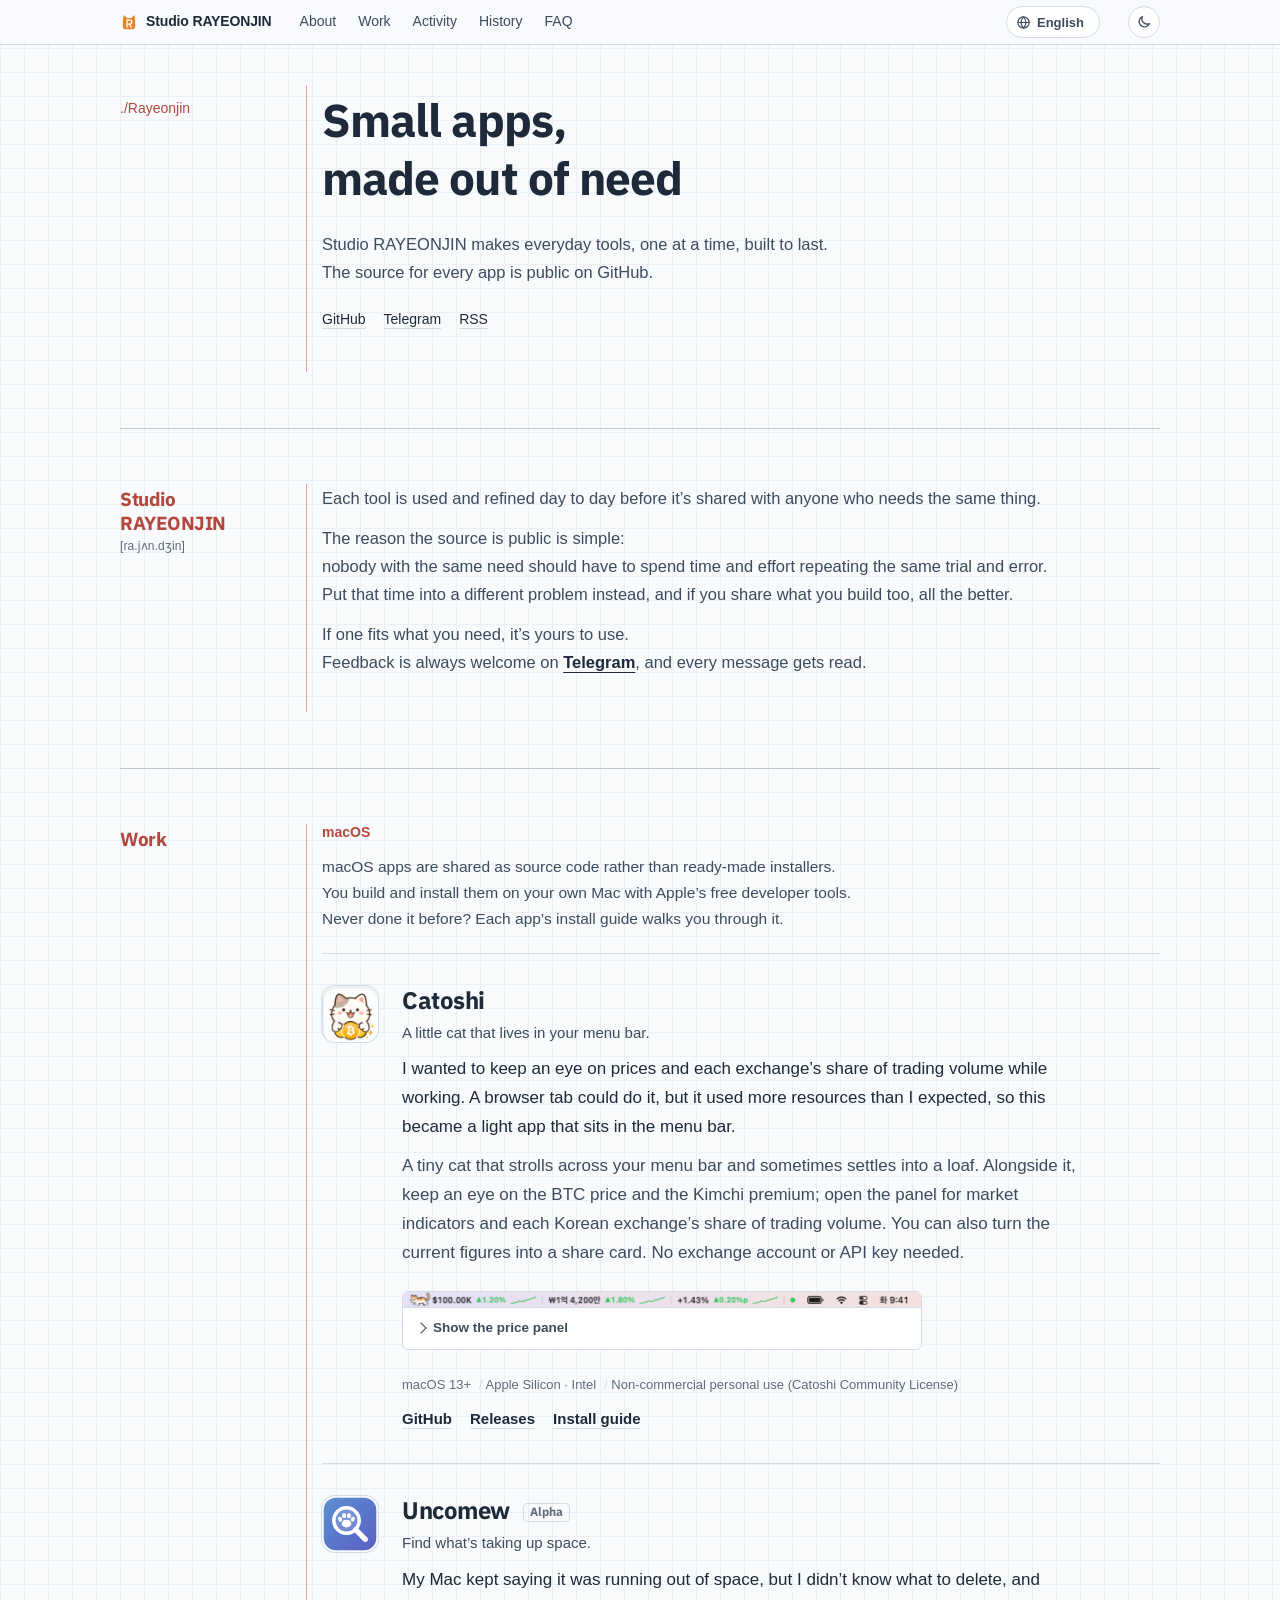
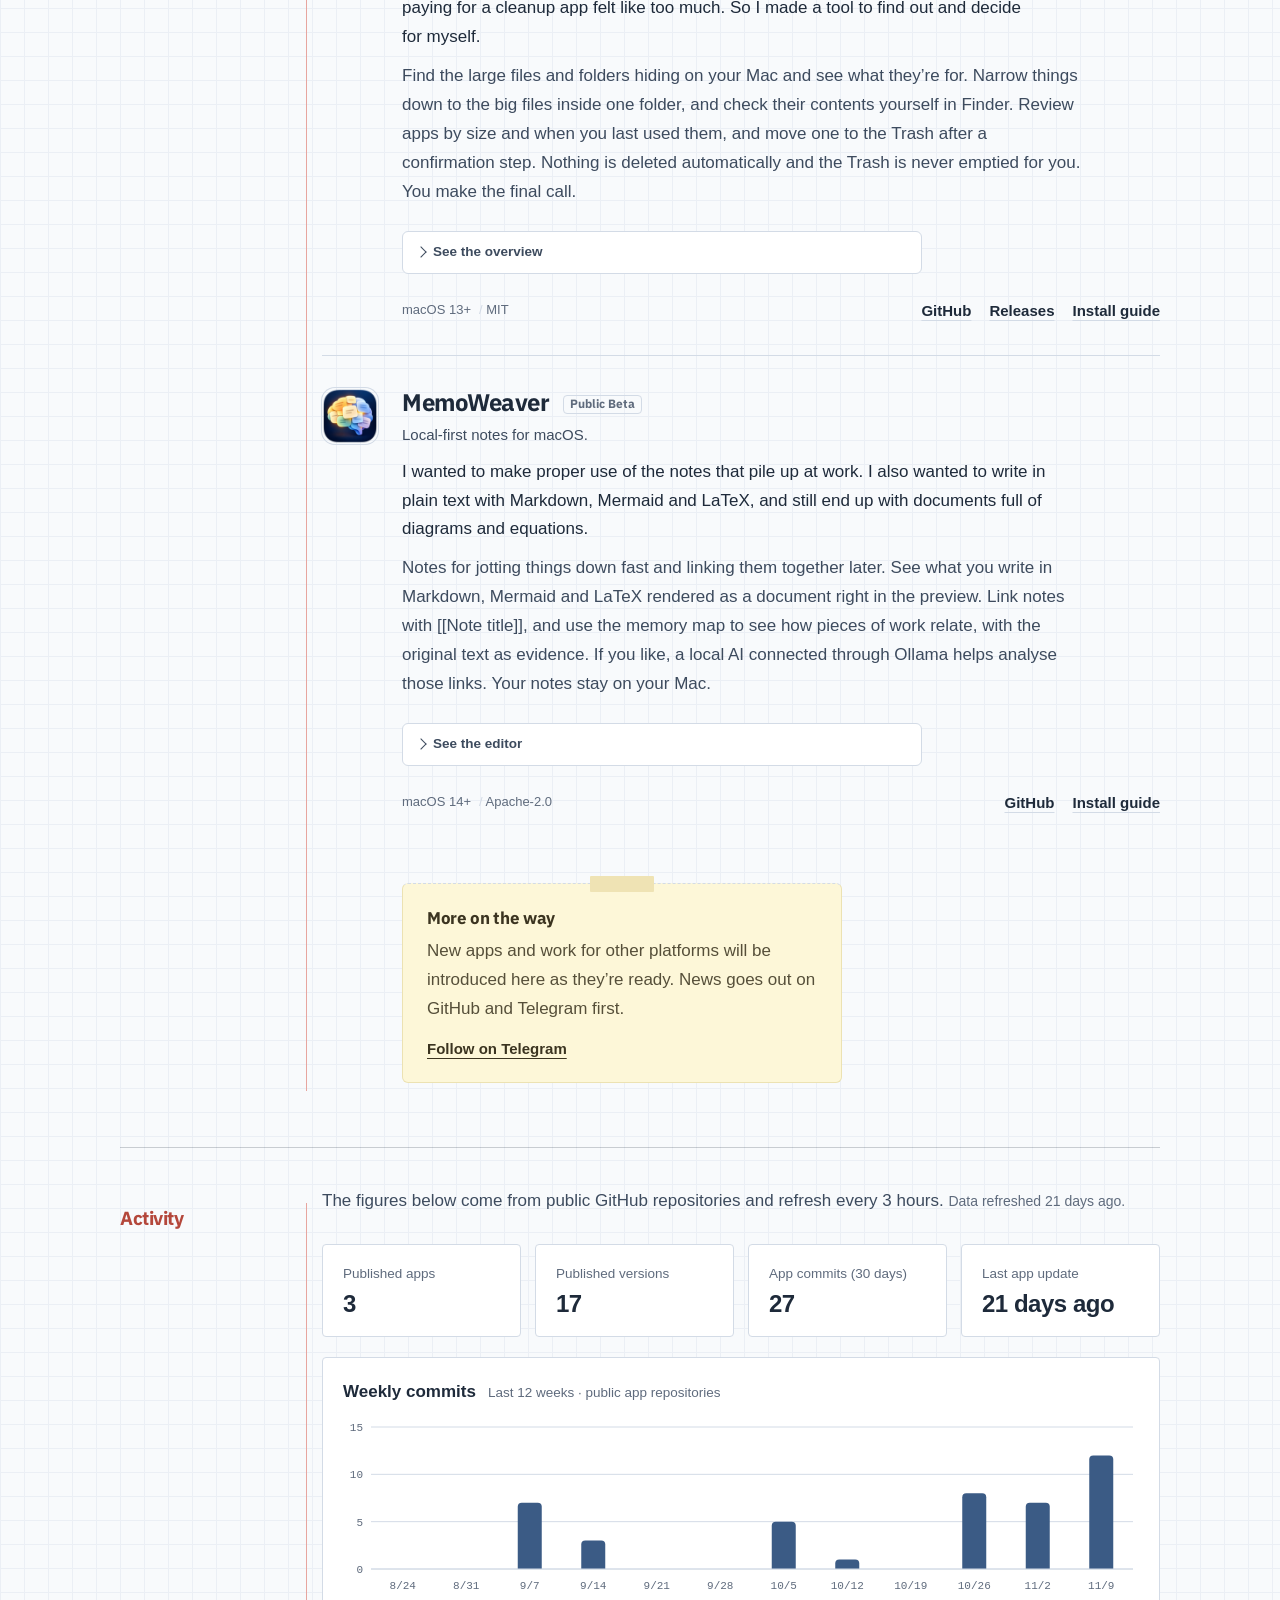
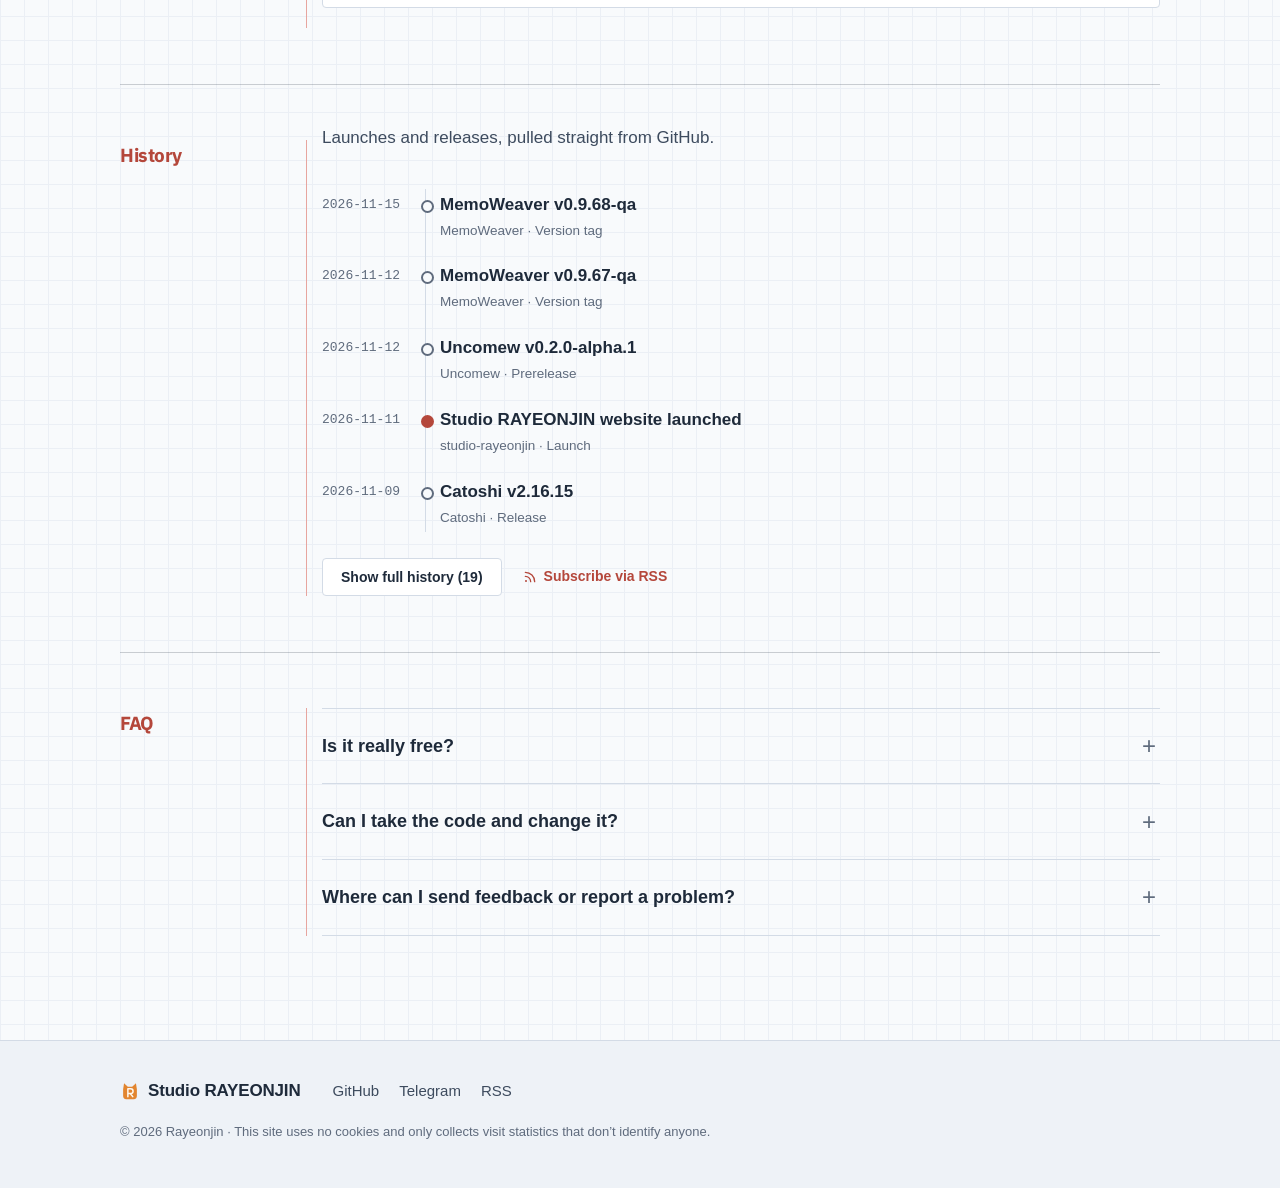
==== index.html @ 76b056af "Bring app descriptions up to date with their READMEs Catoshi adds market indicators and share cards;" ====
<!doctype html>
<html lang="ko">
<head>
  <meta charset="utf-8">
  <meta name="viewport" content="width=device-width, initial-scale=1">
  <title data-i18n="meta.title">Studio RAYEONJIN · 필요해서 만든 작은 앱들</title>
  <meta name="description" data-i18n-attr="content:meta.description" content="Studio RAYEONJIN은 일상 가까이에 두고 오래 쓸 작은 앱을 만들고, 소스를 GitHub에 공개합니다.">
  <meta property="og:title" content="Studio RAYEONJIN">
  <meta property="og:description" content="필요해서 만든 작은 앱들. 소스를 공개합니다. Small apps, made out of need.">
  <meta property="og:type" content="website">
  <meta property="og:site_name" content="Studio RAYEONJIN">
  <meta property="og:locale" content="ko_KR">
  <meta property="og:locale:alternate" content="en_US">
  <meta property="og:locale:alternate" content="zh_CN">
  <meta property="og:locale:alternate" content="es_ES">
  <meta property="og:url" content="https://studio-rayeonjin.vercel.app/">
  <meta property="og:image" content="https://studio-rayeonjin.vercel.app/assets/og.png">
  <meta property="og:image:width" content="1200">
  <meta property="og:image:height" content="630">
  <meta property="og:image:alt" content="Studio RAYEONJIN, 필요해서 만든 작은 앱들">
  <meta name="twitter:card" content="summary_large_image">
  <link rel="canonical" id="canonical" href="https://studio-rayeonjin.vercel.app/">
  <link rel="alternate" hreflang="ko" href="https://studio-rayeonjin.vercel.app/?lang=ko">
  <link rel="alternate" hreflang="en" href="https://studio-rayeonjin.vercel.app/?lang=en">
  <link rel="alternate" hreflang="zh-Hans" href="https://studio-rayeonjin.vercel.app/?lang=zh">
  <link rel="alternate" hreflang="es" href="https://studio-rayeonjin.vercel.app/?lang=es">
  <link rel="alternate" hreflang="x-default" href="https://studio-rayeonjin.vercel.app/">
  <link rel="alternate" type="application/rss+xml" title="Studio RAYEONJIN" href="/feed.xml">
  <link rel="apple-touch-icon" href="assets/apple-touch-icon.png">
  <meta name="theme-color" content="#f8fafc">
  <script>
    // Before first paint: saved theme, and the page language (URL > saved > browser > English).
    (function () {
      var root = document.documentElement, langs = ["ko", "en", "zh", "es"], lang = null;
      try { if (localStorage.getItem("theme") === "dark") root.dataset.theme = "dark"; } catch (e) {}
      try { var q = new URLSearchParams(location.search).get("lang"); if (langs.indexOf(q) >= 0) lang = q; } catch (e) {}
      if (!lang) { try { var s = localStorage.getItem("lang"); if (langs.indexOf(s) >= 0) lang = s; } catch (e) {} }
      if (!lang) {
        var prefs = navigator.languages || [navigator.language || ""];
        for (var i = 0; i < prefs.length && !lang; i++) { var p = String(prefs[i]).toLowerCase().slice(0, 2); if (langs.indexOf(p) >= 0) lang = p; }
      }
      lang = lang || "en";
      window.__lang = lang;
      if (lang !== "ko") {
        root.lang = lang === "zh" ? "zh-Hans" : lang;
        root.classList.add("i18n-pending");
        setTimeout(function () { root.classList.remove("i18n-pending"); }, 2500);
      }
    })();
  </script>
  <script type="application/ld+json">
  {
    "@context": "https://schema.org",
    "@graph": [
      {
        "@type": "Organization",
        "@id": "https://studio-rayeonjin.vercel.app/#studio",
        "name": "Studio RAYEONJIN",
        "url": "https://studio-rayeonjin.vercel.app/",
        "logo": "https://studio-rayeonjin.vercel.app/assets/apple-touch-icon.png",
        "sameAs": ["https://github.com/Rayeonjin", "https://t.me/Rayeonjin"]
      },
      {
        "@type": "WebSite",
        "@id": "https://studio-rayeonjin.vercel.app/#site",
        "name": "Studio RAYEONJIN",
        "url": "https://studio-rayeonjin.vercel.app/",
        "inLanguage": ["ko", "en", "zh-Hans", "es"],
        "publisher": { "@id": "https://studio-rayeonjin.vercel.app/#studio" }
      }
    ]
  }
  </script>
  <link rel="icon" href="favicon.ico" sizes="32x32">
  <link rel="icon" href="assets/mark.svg" type="image/svg+xml">
  <link rel="preload" href="assets/fonts/headings-kr.woff2" as="font" type="font/woff2" crossorigin>
  <link rel="stylesheet" href="styles.css">
</head>
<body>

  <header class="menubar">
    <div class="menubar-inner">
      <a class="brand" href="#top" data-i18n-attr="aria-label:a11y.home" aria-label="Studio RAYEONJIN 처음으로">
        <img src="assets/mark.svg" alt="" width="18" height="18">
        <span>Studio RAYEONJIN</span>
      </a>
      <nav class="menu" data-i18n-attr="aria-label:a11y.mainMenu" aria-label="주요 메뉴">
        <a href="#about" data-i18n="nav.about">소개</a>
        <a href="#works" data-i18n="nav.works">작업</a>
        <a href="#dashboard" data-i18n="nav.dashboard">현황</a>
        <a href="#history" data-i18n="nav.history">연혁</a>
        <a href="#faq" data-i18n="nav.faq">FAQ</a>
      </nav>
      <label class="lang-picker">
        <svg viewBox="0 0 24 24" fill="none" stroke="currentColor" stroke-width="1.8" stroke-linecap="round" aria-hidden="true"><circle cx="12" cy="12" r="9"/><path d="M3 12h18M12 3c2.5 2.7 3.8 5.7 3.8 9s-1.3 6.3-3.8 9c-2.5-2.7-3.8-5.7-3.8-9S9.5 5.7 12 3Z"/></svg>
        <select id="lang-select" data-i18n-attr="aria-label:a11y.language" aria-label="언어">
          <option value="ko" lang="ko">한국어</option>
          <option value="en" lang="en">English</option>
          <option value="zh" lang="zh-Hans">简体中文</option>
          <option value="es" lang="es">Español</option>
        </select>
      </label>
      <button type="button" class="theme-toggle" id="theme-toggle" aria-label="다크 모드로 바꾸기" aria-pressed="false">
        <svg class="icon-moon" viewBox="0 0 24 24" fill="none" stroke="currentColor" stroke-width="2" stroke-linecap="round" stroke-linejoin="round" aria-hidden="true"><path d="M20 14.5A8 8 0 0 1 9.5 4a8 8 0 1 0 10.5 10.5Z"/></svg>
        <svg class="icon-sun" viewBox="0 0 24 24" fill="none" stroke="currentColor" stroke-width="2" stroke-linecap="round" aria-hidden="true"><circle cx="12" cy="12" r="4"/><path d="M12 2v2M12 20v2M4.9 4.9l1.4 1.4M17.7 17.7l1.4 1.4M2 12h2M20 12h2M4.9 19.1l1.4-1.4M17.7 6.3l1.4-1.4"/></svg>
      </button>
    </div>
  </header>

  <main id="top">

    <section class="hero wrap">
      <p class="eyebrow">./Rayeonjin</p>
      <h1 data-i18n="hero.title">필요해서 만든<br>작은 앱들</h1>
      <p class="hero-en" data-i18n="hero.tagline">Small apps, made out of need.</p>
      <p class="lede" data-i18n="hero.lede">Studio RAYEONJIN은 일상 가까이에 두고 <span class="nw">오래 쓸</span> 도구를 <span class="nw">하나씩 만듭니다.</span><br class="w"> 만든 앱의 소스는 모두 <span class="nw">GitHub에 공개합니다.</span></p>
      <p class="hero-links">
        <a href="https://github.com/Rayeonjin">GitHub</a>
        <a href="https://t.me/Rayeonjin">Telegram</a>
        <a href="/feed.xml">RSS</a>
      </p>
    </section>

    <section id="about" class="wrap section section-tight">
      <header class="section-head">
        <p class="eyebrow">About</p>
        <h2><span data-i18n="about.title">Studio RAYEONJIN</span> <span class="pron" lang="und-fonipa" title="IPA">[ra.jʌn.dʒin]</span></h2>
      </header>
      <div class="about-lede">
        <p data-i18n="about.p1">충분히 써 보며 다듬은 도구를, 같은 필요가 있는 분도 <span class="nw">쓸 수 있게</span> 공개합니다.</p>
        <p data-i18n="about.why">소스를 공개하는 이유는 단순합니다.<br class="w"> 같은 필요를 가진 누군가가 같은 <span class="nw">시행착오에</span> 시간과 노력을 <span class="nw">들이지 않기를</span> 바랍니다.<br class="w"> 그렇게 아낀 시간으로 다른 문제를 풀고, 여러분도 그 결과를 공개해 주신다면 <span class="nw">더 바랄 게 없겠습니다.</span></p>
        <p data-i18n="about.p2">필요에 맞으면 편하게 써 주세요.<br class="w"> 의견이 있다면 <a href="https://t.me/Rayeonjin">Telegram</a>으로 남겨 주세요. 반갑게 읽겠습니다.</p>
      </div>
    </section>

    <section id="works" class="wrap section">
      <header class="section-head">
        <p class="eyebrow">Works</p>
        <h2 data-i18n="works.title">작업</h2>
      </header>

      <h3 class="platform">macOS</h3>
      <p class="platform-note" data-i18n="works.macNote">macOS 앱은 완성된 설치 파일 대신 소스로 배포합니다.<br class="w"> 무료 Apple 개발 도구로 각자 Mac에서 <span class="nw">직접 빌드해</span> 설치합니다.<br class="w"> 처음이라도 앱마다 있는 설치 가이드를 <span class="nw">따라 하면 됩니다.</span></p>

      <article class="app" id="app-catoshi">
        <img class="app-icon" src="assets/catoshi-icon.png" alt="" width="64" height="64">
        <div class="app-main">
          <h4>Catoshi</h4>
          <p class="app-en" data-i18n="catoshi.tagline">A little cat that lives in your menu bar.</p>
          <p class="app-why" data-i18n="catoshi.why">일하는 중에도 시세와 거래소별 거래대금 비중을 <span class="nw">틈틈이 보고</span> 싶었습니다. 브라우저를 띄워 두니 생각보다 자원을 많이 써서, 메뉴바에 가볍게 올려 두는 <span class="nw">앱으로 만들었습니다.</span></p>
          <p data-i18n="catoshi.desc">메뉴바를 산책하다가 식빵 자세로 <span class="nw">쉬기도 하는</span> 작은 고양이.<br class="w"> 그 곁에서 BTC 시세와 <span class="nw">김치프리미엄을 보고,</span><br class="w"> 패널을 열면 시장 지표와 <span class="nw">국내 거래소별</span> <span class="nw">거래대금 비중까지</span> <span class="nw">살펴봅니다.</span><br class="w"> 지금 수치를 <span class="nw">공유 카드로</span> <span class="nw">만들 수도 있습니다.</span><br class="w"> 거래소 계정이나 API Key는 <span class="nw">필요 없습니다.</span></p>
          <div class="app-media">
            <div class="shot-bar">
            <img src="assets/catoshi-menubar.png" data-i18n-attr="alt:catoshi.altBar" alt="macOS 메뉴바에 앉은 Catoshi 고양이와 BTC 시세, 김치프리미엄 표시" loading="lazy" width="1100" height="30">
          </div>
          <details class="shot-more">
            <summary data-i18n="catoshi.showPanel">시세 패널 화면 보기</summary>
            <div class="shot-stage">
              <img class="shot-panel" src="assets/catoshi-panel-card.jpg" data-i18n-attr="alt:catoshi.altPanel" alt="메뉴바를 누르면 열리는 Catoshi 시세 패널: Binance, Upbit 시세와 김치프리미엄" loading="lazy" width="1040" height="700">
              <p class="shot-note" data-i18n="catoshi.shotNote">가상 시세로 재현한 화면입니다.</p>
            </div>
          </details>
          </div>
          <div class="app-foot">
            <ul class="meta">
            <li>macOS 13+</li>
            <li>Apple Silicon · Intel</li>
            <li data-i18n="catoshi.license">비상업적 개인 사용 <span class="nw">(Catoshi Community License)</span></li>
          </ul>
            <div class="links">
            <a href="https://github.com/Rayeonjin/Catoshi">GitHub</a>
            <a href="https://github.com/Rayeonjin/Catoshi/releases">Releases</a>
            <a href="https://github.com/Rayeonjin/Catoshi/blob/main/docs/BUILDING.md" data-i18n="common.installGuide">설치 가이드</a>
          </div>
          </div>
        </div>
      </article>
      <article class="app" id="app-uncomew">
        <img class="app-icon" src="assets/uncomew-icon.svg" alt="" width="64" height="64">
        <div class="app-main">
          <h4>Uncomew <span class="tag">Alpha</span></h4>
          <p class="app-en" data-i18n="uncomew.tagline">Find what’s taking up space.</p>
          <p class="app-why" data-i18n="uncomew.why">저장 공간이 부족하다는데 무엇을 지워야 할지 몰랐고, 유료 정리 앱을 사기는 <span class="nw">부담스러웠습니다.</span> 그래서 직접 찾아보고 판단할 수 있는 <span class="nw">도구를 만들었습니다.</span></p>
          <p data-i18n="uncomew.desc">Mac에 숨어 있는 <span class="nw">큰 파일과 폴더를</span> 찾아 <span class="nw">용도를 확인합니다.</span><br class="w"> 특정 폴더 안의 큰 파일만 <span class="nw">좁혀 보고,</span> Finder에서 내용을 <span class="nw">직접 확인할 수 있습니다.</span><br class="w"> 정리할 앱은 크기와 마지막 사용 기록을 참고해 검토하고, <span class="nw">확인을 거쳐</span> <span class="nw">휴지통으로</span> <span class="nw">옮길 수 있습니다.</span><br class="w"> 자동으로 지우거나 <span class="nw">휴지통을 비우지 않습니다.</span> <span class="nw">무엇을 지울지는</span> <span class="nw">직접 정합니다.</span></p>
          <div class="app-media">
            <details class="shot-more">
              <summary data-i18n="uncomew.showShot">요약 화면 보기</summary>
              <div class="shot-stage">
                <a class="shot-link" href="assets/uncomew-overview.jpg"><img class="shot-window" src="assets/uncomew-overview.jpg" data-i18n-attr="alt:uncomew.altShot" alt="Uncomew 요약 화면: 정리할 곳 찾기, 전체 사용량 보기, 폴더 직접 선택 메뉴와 남은 저장 공간 표시" loading="lazy" width="1050" height="732"></a>
              </div>
            </details>
          </div>
          <div class="app-foot">
            <ul class="meta">
            <li>macOS 13+</li>
            <li>MIT</li>
          </ul>
            <div class="links">
            <a href="https://github.com/Rayeonjin/Uncomew">GitHub</a>
            <a href="https://github.com/Rayeonjin/Uncomew/releases">Releases</a>
            <a href="https://github.com/Rayeonjin/Uncomew/blob/main/docs/BUILDING.md" data-i18n="common.installGuide">설치 가이드</a>
          </div>
          </div>
        </div>
      </article>
      <article class="app" id="app-memoweaver">
        <img class="app-icon" src="assets/memoweaver-icon.png" alt="" width="64" height="64">
        <div class="app-main">
          <h4>MemoWeaver <span class="tag">Public Beta</span></h4>
          <p class="app-en" data-i18n="memo.tagline">Local-first notes for macOS.</p>
          <p class="app-why" data-i18n="memo.why">업무 중에 쌓이는 메모를 체계적으로 <span class="nw">활용하고 싶었습니다.</span> 그리고 Markdown, Mermaid, LaTeX 수식처럼 텍스트로만 적어도, 결과물은 도표와 수식이 담긴 <span class="nw">문서가 되길</span> 바랐습니다.</p>
          <p data-i18n="memo.desc">빠르게 적어 두고, 나중에 <span class="nw">메모끼리 연결해 보는</span> 노트.<br class="w"> Markdown, Mermaid, LaTeX로 적은 내용을 <span class="nw">미리보기에서</span> 바로 <span class="nw">문서로 확인합니다.</span><br class="w"> <span class="nw">[[메모 제목]]</span>으로 메모를 잇고, <span class="nw">기억지도에서</span> 업무 사이의 관계를 <span class="nw">원문 근거와 함께</span> <span class="nw">살펴봅니다.</span><br class="w"> 원하면 Ollama로 연결한 <span class="nw">로컬 AI가</span> <span class="nw">관계 분석을 돕습니다.</span> 메모는 <span class="nw">내 Mac에 저장됩니다.</span></p>
          <div class="app-media">
            <details class="shot-more">
              <summary data-i18n="memo.showShot">편집 화면 보기</summary>
              <div class="shot-stage">
                <a class="shot-link" href="assets/memoweaver-editor.jpg"><img class="shot-window" src="assets/memoweaver-editor.jpg" data-i18n-attr="alt:memo.altShot" alt="MemoWeaver 편집 화면: 왼쪽은 Markdown, Mermaid, LaTeX로 쓴 원문, 오른쪽 미리보기는 흐름도와 수식, 표가 담긴 문서" loading="lazy" width="1330" height="842"></a>
              </div>
            </details>
          </div>
          <div class="app-foot">
            <ul class="meta">
            <li>macOS 14+</li>
            <li>Apache-2.0</li>
          </ul>
            <div class="links">
            <a href="https://github.com/Rayeonjin/MemoWeaver">GitHub</a>
            <a href="https://github.com/Rayeonjin/MemoWeaver/blob/main/docs/INSTALL.md" data-i18n="common.installGuide">설치 가이드</a>
          </div>
          </div>
        </div>
      </article>
      <article class="app-next">
          <h4 data-i18n="next.title">다음 작업 준비 중</h4>
          <p data-i18n="next.body">새로운 앱과 다른 플랫폼의 작업도 <span class="nw">준비되는 대로</span> 이곳에 소개합니다.<br class="w"> 소식은 GitHub과 Telegram에서 <span class="nw">먼저 전합니다.</span></p>
          <div class="links">
            <a href="https://t.me/Rayeonjin" data-i18n="next.link">Telegram 소식 받기</a>
          </div>
        </article>
    </section>

    <section id="dashboard" class="wrap section">
      <header class="section-head">
        <p class="eyebrow">Dashboard</p>
        <h2 data-i18n="dash.title">개발 현황</h2>
      </header>
      <p class="section-lede"><span data-i18n="dash.lede">아래 숫자는 GitHub 공개 저장소를 기준으로 <span class="nw">3시간마다</span> 새로 집계합니다.</span> <span class="updated" id="dash-updated"></span></p>

      <div class="tiles" id="tiles">
        <div class="tile"><span class="tile-label" data-i18n="dash.tileWorks">공개한 앱</span><span class="tile-value" data-k="works">–</span></div>
        <div class="tile"><span class="tile-label" data-i18n="dash.tileVersions">공개한 버전</span><span class="tile-value" data-k="versions">–</span></div>
        <div class="tile"><span class="tile-label" data-i18n="dash.tileCommits">최근 30일 앱 커밋</span><span class="tile-value" data-k="commits30">–</span></div>
        <div class="tile"><span class="tile-label" data-i18n="dash.tileLast">앱 마지막 업데이트</span><span class="tile-value" data-k="lastPush">–</span></div>
      </div>

      <figure class="chart-card">
        <figcaption>
          <span class="chart-title" data-i18n="dash.chartTitle">주간 커밋</span>
          <span class="chart-sub" data-i18n="dash.chartSub">최근 12주 · 앱 공개 저장소</span>
        </figcaption>
        <div class="chart" id="chart"></div>
        <div class="chart-tip" id="chart-tip" role="status" hidden></div>
        <table class="sr-only" id="chart-table"><caption data-i18n="dash.chartCaption">주간 커밋 수</caption><thead><tr><th scope="col" data-i18n="dash.thWeek">주</th><th scope="col" data-i18n="dash.thCommits">커밋</th></tr></thead><tbody></tbody></table>
      </figure>

      <!-- 저장소 표: 잠시 숨김. 다시 쓰려면 이 주석만 풀면 됩니다.
      <div class="repo-table-wrap">
        <table class="repo-table" id="repo-table">
          <thead>
            <tr><th scope="col" data-i18n="dash.thRepo">저장소</th><th scope="col" data-i18n="dash.thVersion">최신 버전</th><th scope="col" data-i18n="dash.thUpdated">마지막 업데이트</th><th scope="col" data-i18n="dash.thLang">언어</th><th scope="col" class="num-col">★</th></tr>
          </thead>
          <tbody><tr><td colspan="5" class="muted" data-i18n="common.loading">불러오는 중입니다.</td></tr></tbody>
        </table>
      </div>
      -->
    </section>

    <section id="history" class="wrap section">
      <header class="section-head">
        <p class="eyebrow">History</p>
        <h2 data-i18n="history.title">연혁</h2>
      </header>
      <p class="section-lede" data-i18n="history.lede">공개한 작업과 릴리스를 GitHub 기록에서 그대로 가져와 보여 줍니다.</p>
      <ol class="timeline" id="timeline" aria-live="polite">
        <li class="timeline-empty" data-i18n="common.loading">불러오는 중입니다.</li>
      </ol>
      <div class="history-actions">
        <button type="button" class="btn btn-small" id="timeline-more" hidden>전체 기록 보기</button>
        <a class="rss-link" href="/feed.xml">
          <svg viewBox="0 0 24 24" fill="none" stroke="currentColor" stroke-width="2" stroke-linecap="round" aria-hidden="true"><path d="M5 11a8 8 0 0 1 8 8M5 5a14 14 0 0 1 14 14"/><circle cx="6" cy="18" r="1.5" fill="currentColor" stroke="none"/></svg>
          <span data-i18n="history.rss">RSS로 구독하기</span>
        </a>
      </div>
    </section>

    <section id="faq" class="wrap section">
      <header class="section-head">
        <p class="eyebrow">FAQ</p>
        <h2 data-i18n="faq.title">자주 묻는 질문</h2>
      </header>
      <div class="faq">
        <details>
          <summary data-i18n="faq.q1">정말 무료인가요?</summary>
          <p data-i18n="faq.a1">네. 받고 빌드해서 쓰는 데 비용이 <span class="nw">들지 않습니다.</span><br class="w"> 다만 라이선스는 작업마다 다르니, 각 저장소의 LICENSE를 <span class="nw">확인해 주세요.</span></p>
        </details>
        <details>
          <summary data-i18n="faq.q3">코드를 가져다 고쳐 써도 되나요?</summary>
          <p data-i18n="faq.a3">네, 얼마든지요. 포크해서 고쳐 쓰거나, 새로운 걸 만드는 <span class="nw">바탕으로 써 주세요.</span><br class="w"> Uncomew(MIT)와 MemoWeaver(Apache-2.0)는 상업적 <span class="nw">이용도 가능합니다.</span><br class="w"> <span class="nw">저작권·라이선스</span> 고지만 <span class="nw">남겨 주세요.</span><br class="w"> Catoshi는 비상업적 개인 사용 범위에서만 <span class="nw">고치고 나눌 수 있어요.</span><br class="w"> 무언가 만들게 되면 <a href="https://t.me/Rayeonjin">Telegram</a>으로 알려 주세요. <span class="nw">반갑게 구경하겠습니다.</span></p>
        </details>
        <details>
          <summary data-i18n="faq.q2">의견이나 문제는 어디로 알리면 되나요?</summary>
          <p data-i18n="faq.a2">해당 작업의 GitHub 저장소나 <a href="https://t.me/Rayeonjin">Telegram</a>으로 알려 주세요.<br class="w"> 사용 중인 버전과 환경, 증상과 오류 메시지를 함께 적어 주시면 큰 <span class="nw">도움이 됩니다.</span><br class="w"> 응답 시간은 보장하지 못하는 점 <span class="nw">양해 부탁드려요.</span></p>
        </details>
      </div>
    </section>

  </main>

  <footer class="footer">
    <div class="wrap footer-inner">
      <div class="brand brand-foot">
        <img src="assets/mark.svg" alt="" width="20" height="20">
        <span>Studio RAYEONJIN</span>
      </div>
      <nav class="footer-links" data-i18n-attr="aria-label:a11y.externalLinks" aria-label="외부 링크">
        <a href="https://github.com/Rayeonjin">GitHub</a>
        <a href="https://t.me/Rayeonjin">Telegram</a>
        <a href="/feed.xml">RSS</a>
      </nav>
      <p class="fine" data-i18n="footer.fine">© 2026 Rayeonjin · 이 사이트는 쿠키 없이, 개인을 식별하지 않는 방문 통계만 수집합니다.</p>
    </div>
  </footer>

  <!-- Vercel Web Analytics: cookieless page-view counts, served from this site's own domain. -->
  <script>window.va = window.va || function () { (window.vaq = window.vaq || []).push(arguments); };</script>
  <script defer src="/_vercel/insights/script.js"></script>
  <script src="i18n.js" defer></script>
  <script src="dashboard.js" defer></script>
  <script>
    (() => {
      const root = document.documentElement;
      const btn = document.getElementById("theme-toggle");
      const meta = document.querySelector('meta[name="theme-color"]');
      const t = (k, fallback) => (window.I18N ? window.I18N.t(k) : fallback);
      const sync = () => {
        const dark = root.dataset.theme === "dark";
        btn.setAttribute("aria-pressed", String(dark));
        btn.setAttribute("aria-label", dark ? t("a11y.toLight", "라이트 모드로 바꾸기") : t("a11y.toDark", "다크 모드로 바꾸기"));
        meta.setAttribute("content", dark ? "#141b25" : "#f8fafc");
      };
      btn.addEventListener("click", () => {
        const dark = root.dataset.theme !== "dark";
        if (dark) root.dataset.theme = "dark"; else delete root.dataset.theme;
        try { localStorage.setItem("theme", dark ? "dark" : "light"); } catch (e) {}
        sync();
      });
      document.addEventListener("langchange", sync);
      sync();
    })();
  </script>

</body>
</html>
---- styles.css ----
:root {
  --bg: #f5efe4;
  --bg-soft: #efe7d8;
  --card: #fbf7f0;
  --ink: #241d15;
  --ink-soft: #5e5245;
  --ink-faint: #8b7e6e;
  --line: #e2d7c4;
  --accent: #e2852f;
  --accent-ink: #a8561a;
  --accent-wash: #f8e2c8;
  --bar: rgba(245, 239, 228, 0.78);
  --code-bg: #2a231b;
  --code-ink: #f6eadb;
  --shadow: 0 1px 0 rgba(60, 40, 20, 0.04), 0 8px 24px -12px rgba(60, 40, 20, 0.18);
  --radius: 18px;
  --chart-bar: #d9772a;
  --chart-bar-active: #a8561a;
  --sans: -apple-system, BlinkMacSystemFont, "Apple SD Gothic Neo", "Pretendard", "Noto Sans KR", "Segoe UI", sans-serif;
  --mono: ui-monospace, "SF Mono", Menlo, Consolas, monospace;
  color-scheme: light;
}

:root[data-theme="dark"] {
  --bg: #16130f;
  --bg-soft: #1d1914;
  --card: #211c16;
  --ink: #f3ebdf;
  --ink-soft: #c4b6a3;
  --ink-faint: #8f8272;
  --line: #342c22;
  --accent: #f0974a;
  --accent-ink: #f6b072;
  --accent-wash: #3a2716;
  --bar: rgba(22, 19, 15, 0.78);
  --code-bg: #0e0c09;
  --code-ink: #f3e6d4;
  --shadow: 0 1px 0 rgba(0, 0, 0, 0.2), 0 10px 30px -14px rgba(0, 0, 0, 0.6);
  --chart-bar: #c96f22;
  --chart-bar-active: #f0974a;
  color-scheme: dark;
}

* { box-sizing: border-box; }
[hidden] { display: none !important; }
html { scroll-behavior: smooth; scroll-padding-top: 64px; -webkit-text-size-adjust: 100%; }
body {
  margin: 0;
  background: var(--bg);
  color: var(--ink);
  font-family: var(--sans);
  font-size: 17px;
  line-height: 1.7;
  word-break: keep-all;
  overflow-wrap: break-word;
  -webkit-font-smoothing: antialiased;
}
img { display: block; max-width: 100%; height: auto; }
a { color: inherit; }
h1, h2, h3, h4 { margin: 0; line-height: 1.25; letter-spacing: -0.02em; }
p { margin: 0; }
:lang(zh) body, body:lang(zh) {
  font-family: -apple-system, BlinkMacSystemFont, "PingFang SC", "Hiragino Sans GB", "Noto Sans SC", "Microsoft YaHei", sans-serif;
  word-break: normal; line-break: strict;
}
:lang(en) body, :lang(es) body, body:lang(en), body:lang(es) { word-break: normal; }
.hero-en:empty { display: none; }
/* Latin-script copy runs longer than Korean; give paragraphs a little more room. */
:lang(en) .lede, :lang(es) .lede, :lang(en) .about-lede, :lang(es) .about-lede { max-width: 46em; }
:lang(en) .platform-note, :lang(es) .platform-note, :lang(en) .section-lede, :lang(es) .section-lede { max-width: 56em; }
/* Hide translatable text until the chosen language is applied (no Korean flash). */
.i18n-pending main, .i18n-pending .menu, .i18n-pending footer { visibility: hidden; }
h1, h2, h3, h4 { text-wrap: balance; }
p, li, summary { text-wrap: pretty; }
/* Each sentence starts on its own line; .nw keeps short phrases together. */
.nw { white-space: nowrap; }
code { font-family: var(--mono); font-size: 0.9em; }
:focus-visible { outline: 2px solid var(--accent); outline-offset: 3px; border-radius: 6px; }

.wrap { width: min(920px, 100% - 32px); margin-inline: auto; }

/* ---------- menu bar ---------- */
.menubar {
  position: sticky; top: 0; z-index: 10;
  background: var(--bar);
  backdrop-filter: saturate(160%) blur(18px);
  -webkit-backdrop-filter: saturate(160%) blur(18px);
  border-bottom: 1px solid var(--line);
}
.menubar-inner {
  width: min(920px, 100% - 32px); margin-inline: auto;
  height: 44px; display: flex; align-items: center; gap: 28px;
  font-size: 14px;
}
.brand { white-space: nowrap; flex: none; display: inline-flex; align-items: center; gap: 8px; font-weight: 700; text-decoration: none; letter-spacing: -0.01em; }
.menu { display: flex; gap: 22px; }
.menu a { text-decoration: none; color: var(--ink-soft); }
.menu a:hover { color: var(--ink); }
.lang-picker {
  margin-left: auto; flex: none; position: relative;
  display: inline-flex; align-items: center; gap: 6px;
  height: 32px; padding: 0 10px 0 9px; border: 1px solid var(--line); border-radius: 999px;
  background: var(--card); color: var(--ink-soft); cursor: pointer;
}
.lang-picker:hover { color: var(--ink); border-color: var(--ink-faint); }
.lang-picker:focus-within { outline: 2px solid var(--accent); outline-offset: 2px; }
.lang-picker svg { width: 15px; height: 15px; flex: none; }
.lang-picker select {
  appearance: none; -webkit-appearance: none; border: 0; background: transparent;
  font: 600 13px var(--sans); color: inherit; cursor: pointer; padding: 0; outline: none;
}
.lang-picker select option { color: #241d15; background: #fbf7f0; }
.theme-toggle {
  flex: none;
  width: 32px; height: 32px; display: grid; place-items: center;
  border: 1px solid var(--line); border-radius: 999px;
  background: var(--card); color: var(--ink-soft); cursor: pointer;
  transition: color .15s ease, border-color .15s ease;
}
.theme-toggle:hover { color: var(--ink); border-color: var(--ink-faint); }
.theme-toggle svg { width: 16px; height: 16px; }
.theme-toggle .icon-sun { display: none; }
:root[data-theme="dark"] .theme-toggle .icon-sun { display: block; }
:root[data-theme="dark"] .theme-toggle .icon-moon { display: none; }

/* ---------- hero ---------- */
.hero { padding: clamp(44px, 7vw, 80px) 0 clamp(40px, 6vw, 64px); }
.eyebrow {
  font-family: var(--mono); font-size: 13px; letter-spacing: 0.04em;
  color: var(--accent-ink); margin-bottom: 18px;
}
.hero h1 { font-size: clamp(32px, 5vw, 52px); font-weight: 750; letter-spacing: -0.03em; line-height: 1.18; }
.hero-en { margin-top: 10px; font-size: clamp(16px, 1.8vw, 18px); color: var(--ink-faint); font-weight: 500; }
.lede { margin-top: 22px; max-width: 40em; font-size: 17px; color: var(--ink-soft); }
.hero-links { margin-top: 22px; display: flex; flex-wrap: wrap; gap: 6px 18px; font-family: var(--mono); font-size: 14px; }
.hero-links a { color: var(--accent-ink); text-decoration: none; }
.hero-links a::after { content: " ↗"; }
.hero-links a:hover { text-decoration: underline; text-underline-offset: 4px; }
.btn {
  display: inline-flex; align-items: center; height: 46px; padding: 0 22px;
  border-radius: 999px; border: 1px solid var(--line); background: var(--card);
  text-decoration: none; font-weight: 600; font-size: 15px;
  transition: transform .15s ease, background .15s ease;
}
.btn:hover { transform: translateY(-1px); }
.btn-primary { background: var(--ink); color: var(--bg); border-color: var(--ink); }

/* ---------- sections ---------- */
.section-tight { padding-top: 0; }
.about-lede { max-width: 40em; font-size: 17px; color: var(--ink-soft); margin-bottom: 36px; display: flex; flex-direction: column; gap: 12px; }
.about-lede a { color: var(--accent-ink); font-weight: 600; text-underline-offset: 4px; }
.platform {
  font-family: var(--mono); font-size: 13px; font-weight: 600; letter-spacing: 0.06em;
  color: var(--ink-faint);
  display: flex; align-items: center; gap: 12px; margin-bottom: 16px;
}
.platform-note { max-width: 48em; font-size: 15.5px; color: var(--ink-soft); margin: -4px 0 20px; }
.platform::after { content: ""; flex: 1; height: 1px; background: var(--line); }
.section { padding: clamp(56px, 8vw, 88px) 0 0; }
.section-head { margin-bottom: 26px; }
.section-head .eyebrow { margin-bottom: 10px; }
.pron {
  font-family: -apple-system, BlinkMacSystemFont, "Segoe UI", "Noto Sans", sans-serif;
  font-size: 0.42em; font-weight: 500; letter-spacing: 0.01em;
  color: var(--ink-faint); white-space: nowrap; vertical-align: 0.35em; margin-left: 0.25em;
}
.section-head h2 { font-size: clamp(24px, 3.2vw, 32px); font-weight: 750; letter-spacing: -0.025em; }

/* ---------- apps ---------- */
.app {
  background: var(--card); border: 1px solid var(--line); border-radius: var(--radius);
  padding: 28px; box-shadow: var(--shadow);
  display: flex; flex-direction: column; gap: 16px;
}
.app > p { color: var(--ink-soft); }
.app-feature { display: grid; grid-template-columns: 1.25fr 1fr; gap: 32px; padding: 20px 20px 20px 20px; align-items: center; }
.app-feature .app-body { display: flex; flex-direction: column; gap: 16px; padding: 12px 12px 12px 0; }
.app-feature .app-body > p { color: var(--ink-soft); }
.app-media {
  border-radius: 12px; overflow: hidden; border: 1px solid var(--line);
  background: linear-gradient(160deg, #b9c3ef 0%, #cdb9e6 45%, #eab9a6 100%);
  display: flex; flex-direction: column; align-items: center; gap: 0;
}
.shot-bar { width: 100%; background: rgba(246, 240, 250, .82); box-shadow: 0 1px 0 rgba(0,0,0,.06); }
.shot-bar img { width: 100%; margin-left: auto; }
.shot-panel {
  width: 82%; margin: 28px 0 10px; border-radius: 14px;
  box-shadow: 0 18px 40px -16px rgba(40, 20, 60, .45);
}
.shot-note { font-size: 12px; color: rgba(30, 20, 40, .62); padding-bottom: 12px; }
.app-title { display: flex; align-items: center; gap: 16px; }
.app-icon { width: 64px; height: 64px; border-radius: 15px; flex: none; }
.app h4 { font-size: 22px; display: flex; align-items: center; gap: 10px; flex-wrap: wrap; }
.app-en { font-size: 15px; color: var(--ink-faint); margin-top: 2px; }
.tag {
  font-size: 12px; font-weight: 700; letter-spacing: 0.02em;
  padding: 3px 9px; border-radius: 999px;
  background: var(--accent-wash); color: var(--accent-ink);
}
.meta { list-style: none; margin: 0; padding: 0; display: flex; flex-wrap: wrap; gap: 8px; }
.meta li { font-size: 13px; padding: 4px 10px; border-radius: 8px; background: var(--bg-soft); color: var(--ink-soft); }
.links { display: flex; flex-wrap: wrap; gap: 18px; margin-top: auto; padding-top: 4px; }
.links a { font-weight: 600; font-size: 15px; text-decoration: none; color: var(--accent-ink); }
.links a::after { content: " →"; }
.links a:hover { text-decoration: underline; text-underline-offset: 4px; }

.app-grid { margin-top: 20px; display: grid; grid-template-columns: 1fr 1fr; gap: 20px; }
.app-next { background: transparent; border-style: dashed; box-shadow: none; }
.app-grid .app-next { grid-column: 1 / -1; }
.app-next h4 { font-size: 22px; }

.note { font-size: 15px; color: var(--ink-faint); }

/* ---------- history ---------- */
.section-lede { color: var(--ink-soft); margin: -16px 0 28px; max-width: 44em; }
.timeline { list-style: none; margin: 0; padding: 0; position: relative; }
.timeline::before { content: ""; position: absolute; left: 103px; top: 8px; bottom: 8px; width: 1px; background: var(--line); }
.timeline li { position: relative; display: grid; grid-template-columns: 88px 1fr; gap: 30px; padding: 10px 0; }
.timeline li::before {
  content: ""; position: absolute; left: 99px; top: 19px; width: 9px; height: 9px; border-radius: 50%;
  background: var(--bg); border: 2px solid var(--ink-faint);
}
.timeline li.is-created::before { background: var(--accent); border-color: var(--accent); }
.timeline time { font-family: var(--mono); font-size: 13px; color: var(--ink-faint); padding-top: 3px; white-space: nowrap; }
.timeline .t-title { font-weight: 600; text-decoration: none; }
.timeline a.t-title:hover { text-decoration: underline; text-underline-offset: 4px; }
.timeline .t-meta { display: block; font-size: 13.5px; color: var(--ink-faint); }
.timeline .timeline-empty { display: block; color: var(--ink-faint); padding-left: 0; }
.timeline .timeline-empty::before { display: none; }
.btn-small { height: 38px; padding: 0 18px; font-size: 14px; margin-top: 18px; cursor: pointer; font-family: inherit; color: var(--ink); }

.history-actions { display: flex; flex-wrap: wrap; align-items: center; gap: 12px 20px; margin-top: 18px; }
.history-actions .btn-small { margin-top: 0; }
.rss-link { display: inline-flex; align-items: center; gap: 6px; font-size: 14px; font-weight: 600; color: var(--accent-ink); text-decoration: none; }
.rss-link:hover { text-decoration: underline; text-underline-offset: 4px; }
.rss-link svg { width: 16px; height: 16px; }

/* ---------- dashboard ---------- */
.updated { color: var(--ink-faint); font-size: 14px; white-space: nowrap; }
.tiles { display: grid; grid-template-columns: repeat(4, 1fr); gap: 14px; margin-bottom: 20px; }
.tile {
  background: var(--card); border: 1px solid var(--line); border-radius: var(--radius);
  padding: 18px 20px; display: flex; flex-direction: column; gap: 6px;
}
.tile-label { font-size: 13.5px; color: var(--ink-faint); }
.tile-value { font-size: 24px; font-weight: 750; letter-spacing: -0.02em; line-height: 1.1; font-variant-numeric: tabular-nums; }
.tile-value small { font-size: 15px; font-weight: 600; color: var(--ink-soft); margin-left: 2px; }
.chart-card {
  position: relative; margin: 0 0 20px; background: var(--card); border: 1px solid var(--line);
  border-radius: var(--radius); padding: 20px 20px 12px;
}
.chart-card figcaption { display: flex; flex-wrap: wrap; align-items: baseline; gap: 4px 12px; margin-bottom: 8px; }
.chart-title { font-weight: 700; }
.chart-sub { font-size: 13.5px; color: var(--ink-faint); }
.chart svg { display: block; width: 100%; height: auto; overflow: visible; }
.chart .grid { stroke: var(--line); stroke-width: 1; }
.chart .axis-label { fill: var(--ink-faint); font-size: 11px; font-family: var(--mono); }
.chart .bar { fill: var(--chart-bar); }
.chart .hit { fill: transparent; cursor: default; }
.chart .col.is-active .bar { fill: var(--chart-bar-active); }
.chart-tip {
  position: absolute; pointer-events: none; transform: translate(-50%, -100%);
  background: var(--ink); color: var(--bg); font-size: 13px; line-height: 1.5;
  padding: 8px 11px; border-radius: 10px; white-space: nowrap; box-shadow: var(--shadow);
}
.chart-tip strong { display: block; font-weight: 700; }
.repo-table-wrap { overflow-x: auto; background: var(--card); border: 1px solid var(--line); border-radius: var(--radius); }
.repo-table { width: 100%; border-collapse: collapse; font-size: 15px; }
.repo-table th, .repo-table td { text-align: left; padding: 14px 18px; border-bottom: 1px solid var(--line); white-space: nowrap; }
.repo-table thead th { font-size: 13px; font-weight: 600; color: var(--ink-faint); }
.repo-table tbody tr:last-child td { border-bottom: 0; }
.repo-table a { font-weight: 600; text-decoration: none; }
.repo-table a:hover { text-decoration: underline; text-underline-offset: 4px; }
.repo-table .num-col { text-align: right; font-variant-numeric: tabular-nums; }
.repo-table .muted, .muted { color: var(--ink-faint); }
.repo-table td[colspan] { white-space: normal; }
.pill { font-size: 12px; font-weight: 600; padding: 2px 8px; border-radius: 999px; background: var(--bg-soft); color: var(--ink-soft); margin-left: 6px; }
.sr-only { position: absolute; width: 1px; height: 1px; padding: 0; margin: -1px; overflow: hidden; clip: rect(0 0 0 0); white-space: nowrap; border: 0; }

/* ---------- faq ---------- */
.faq { border-top: 1px solid var(--line); }
.faq details { border-bottom: 1px solid var(--line); }
.faq summary {
  list-style: none; cursor: pointer; padding: 22px 40px 22px 0; position: relative;
  font-weight: 650; font-size: 18px;
}
.faq summary::-webkit-details-marker { display: none; }
.faq summary::after {
  content: "+"; position: absolute; right: 4px; top: 50%; transform: translateY(-50%);
  font-size: 24px; font-weight: 400; color: var(--ink-faint); transition: transform .2s ease;
}
.faq details[open] summary::after { transform: translateY(-50%) rotate(45deg); }
.faq details p { padding: 0 40px 24px 0; color: var(--ink-soft); max-width: 46em; }
.faq a { color: var(--accent-ink); }

/* ---------- footer ---------- */
.footer { margin-top: clamp(64px, 9vw, 104px); border-top: 1px solid var(--line); background: var(--bg-soft); }
.footer-inner { padding: 36px 0 44px; display: flex; flex-wrap: wrap; align-items: center; gap: 16px 32px; }
.footer-links { display: flex; gap: 20px; font-size: 15px; }
.footer-links a { text-decoration: none; color: var(--ink-soft); }
.footer-links a:hover { color: var(--ink); }
.fine { width: 100%; font-size: 13px; color: var(--ink-faint); }

/* ---------- responsive ---------- */
@media (max-width: 960px) {
  .app-feature { grid-template-columns: 1fr; gap: 8px; }
  .app-feature .app-body { padding: 12px 8px 8px; }
  .app-grid { grid-template-columns: 1fr; }
}
@media (max-width: 720px) {
  .menubar-inner { flex-wrap: wrap; height: auto; padding-top: 8px; gap: 8px 10px; }
  .menu {
    order: 3; width: 100%; gap: 18px; white-space: nowrap; overflow-x: auto; scrollbar-width: none;
    padding: 2px 0 9px; margin-right: -16px; padding-right: 16px;
  }
  .menu::-webkit-scrollbar { display: none; }
  html { scroll-padding-top: 96px; }
  .tiles { grid-template-columns: 1fr 1fr; }
  .tile-value { font-size: 22px; }
  .timeline::before { left: 85px; }
  .timeline li { grid-template-columns: 74px 1fr; gap: 24px; }
  .timeline li::before { left: 81px; }
  .timeline time { font-size: 12px; }
  .app { padding: 22px; }
}

@media (prefers-reduced-motion: reduce) {
  html { scroll-behavior: auto; }
  .btn { transition: none; }
}




/* Heading fonts: IBM Plex Sans KR / SC Bold (OFL-1.1, see assets/fonts/OFL.txt),
   cut down to the characters headings use and renamed by scripts/subset-fonts.py. */
@font-face {
  font-family: "Rayeonjin Headings KR";
  src: url("assets/fonts/headings-kr.woff2") format("woff2");
  font-weight: 700; font-style: normal; font-display: swap;
}
/* Accented Latin (á, ñ…) that Plex Sans KR lacks; only fetched when used. */
@font-face {
  font-family: "Rayeonjin Headings KR";
  src: url("assets/fonts/headings-latin.woff2") format("woff2");
  font-weight: 700; font-style: normal; font-display: swap;
  unicode-range: U+00A0-024F;
}
@font-face {
  font-family: "Rayeonjin Headings SC";
  src: url("assets/fonts/headings-sc.woff2") format("woff2");
  font-weight: 700; font-style: normal; font-display: swap;
}

/* ==========================================================================
   Notebook theme (direction B): grid paper, margin notes, highlighter.
   Layered on top of the base rules above.
   ========================================================================== */
:root {
  --bg: #f8fafc;
  --bg-soft: #eef2f7;
  --card: #ffffff;
  --ink: #1e2a3a;
  --ink-soft: #3d4b5e;
  --ink-faint: #5f6b7d;
  --line: #d3dbe6;
  --grid: #ebeff5;
  --margin-rule: #e7a59f;
  --note: #b4473b;
  --highlight: #fbefb4;
  --accent: #e2852f;
  --accent-ink: #1e2a3a;
  --accent-wash: #fff0a0;
  --bar: rgba(248, 250, 252, 0.86);
  --shadow: none;
  --chart-bar: #3b5b85;
  --chart-bar-active: #c8372d;
  --heading: "Rayeonjin Headings KR", -apple-system, BlinkMacSystemFont, "Apple SD Gothic Neo", "Noto Sans KR", "Malgun Gothic", sans-serif;
}
:root[data-theme="dark"] {
  --bg: #141b25;
  --bg-soft: #1b2430;
  --card: #1b2430;
  --ink: #e7edf5;
  --ink-soft: #c2ccd8;
  --ink-faint: #8693a5;
  --line: #2c394a;
  --grid: #19222e;
  --margin-rule: #7a3c38;
  --note: #f0857a;
  --highlight: #5c5220;
  --accent-ink: #e7edf5;
  --accent-wash: #5c5220;
  --bar: rgba(20, 27, 37, 0.86);
  --chart-bar: #8fb0d8;
}

body {
  background-color: var(--bg);
  background-image:
    linear-gradient(var(--grid) 1px, transparent 1px),
    linear-gradient(90deg, var(--grid) 1px, transparent 1px);
  background-size: 24px 24px;
}
h1, h2, h4 { font-family: var(--heading); font-weight: 700; letter-spacing: -0.02em; }

/* two-column notebook: margin | entries */
.hero, .section { display: grid; grid-template-columns: 170px minmax(0, 1fr); column-gap: 32px; }
.hero > *, .section > * { grid-column: 2; min-width: 0; }
.hero .eyebrow, .section-head {
  grid-column: 1; grid-row: 1 / span 20; align-self: start;
  border-left: 0; padding: 4px 24px 0 0;
}
.hero .eyebrow { font-family: inherit; color: var(--note); font-size: 14px; letter-spacing: 0; margin: 0; }
.section-head .eyebrow { display: none; }
.section-head h2 { font-size: 19px; color: var(--note); font-weight: 700; }
.section-head .pron { display: block; margin: 4px 0 0; vertical-align: 0; font-size: 12px; }
.section-head { margin-bottom: 0; }
.hero { padding: 48px 0 40px; }
.hero h1 { font-size: clamp(30px, 4.2vw, 46px); line-height: 1.25; letter-spacing: -0.02em; }
.hero-en { font-style: normal; }
.hero-links { font-family: inherit; }
.hero-links a { color: var(--ink); text-decoration: underline; text-decoration-color: var(--line); text-underline-offset: 4px; }
.hero-links a:hover, .links a:hover { text-decoration-color: currentColor; }
.hero-links a::after { content: none; }
.lede, .about-lede { font-size: 16.5px; }
.section { --section-gap: clamp(64px, 9vw, 112px); padding-top: var(--section-gap); }
/* A page-wide rule halfway into the gap marks where each section starts. */
.section::after {
  content: ""; position: absolute; left: 0; right: 0;
  top: calc(var(--section-gap) / 2);
  border-top: 1px solid color-mix(in srgb, var(--ink) 22%, transparent);
}

/* entries, not cards */
.platform { color: var(--note); font-family: inherit; font-size: 14px; letter-spacing: 0; text-transform: none; }
.platform::after { display: none; }
.app, .app-feature {
  background: transparent; border: 0; box-shadow: none; border-radius: 0; padding: 0;
}
.app-feature { grid-template-columns: 1fr; gap: 18px; }
.app-feature .app-body { padding: 0; }
.app-media { max-width: 560px; border-radius: 6px; border: 1px solid var(--line); box-shadow: none; background: var(--card); overflow: hidden; }
/* The menu-bar strip is always shown; the larger panel shot opens on demand. */
.shot-more { width: 100%; }
.shot-more > summary {
  list-style: none; cursor: pointer; display: flex; align-items: center; gap: 8px;
  padding: 9px 14px; font-size: 13.5px; font-weight: 600; color: var(--ink-soft);
  border-top: 1px solid var(--line);
}
.shot-more > summary::-webkit-details-marker { display: none; }
.shot-more > summary::before {
  content: ""; width: 7px; height: 7px; border-right: 1.5px solid currentColor; border-bottom: 1.5px solid currentColor;
  transform: rotate(-45deg); transition: transform .15s ease;
}
.shot-more[open] > summary::before { transform: rotate(45deg); }
.shot-more > summary:hover { color: var(--ink); }
.shot-stage {
  display: flex; flex-direction: column; align-items: center;
  background: linear-gradient(160deg, #b9c3ef 0%, #cdb9e6 45%, #eab9a6 100%);
}
.app-grid { grid-template-columns: 1fr; gap: 36px; margin-top: 40px; }
.app h4 { display: block; font-size: 24px; text-decoration: underline; text-decoration-color: var(--highlight); text-decoration-thickness: 0.4em; text-underline-offset: -0.22em; text-decoration-skip-ink: none; }
.app-title { align-items: flex-start; }
.app-icon { width: 52px; height: 52px; border-radius: 12px; }
.app h4 .tag { margin-left: 8px; vertical-align: 0.3em; text-decoration: none; white-space: nowrap; }
.tag { display: inline-block; background: transparent; color: var(--ink-faint); border: 1px solid var(--line); border-radius: 4px; padding: 1px 6px; font-size: 12px; font-weight: 600; letter-spacing: 0; }
.meta li { background: transparent; padding: 0; color: var(--ink-faint); }
.meta li + li::before { content: "/ "; color: var(--line); }
.links a { color: var(--ink); text-decoration: underline; text-decoration-color: var(--line); text-underline-offset: 4px; }
.links a::after { content: none; }
.app-next { border-top: 1.5px dashed var(--line) !important; padding-top: 24px !important; }
.app-next h4 { background: none; text-decoration: none; font-size: 18px; color: var(--ink-faint); }

/* dashboard & lists keep the paper feel */
.tiles .tile, .chart-card, .repo-table-wrap { background: var(--card); box-shadow: none; border-radius: 4px; }
.btn-small { border-radius: 4px; }
.rss-link { color: var(--note); }
.timeline li.is-created::before { background: var(--note); border-color: var(--note); }

@media (max-width: 720px) {
  .hero, .section { grid-template-columns: minmax(0, 1fr); padding-left: 18px; }
  .hero > *, .section > * { grid-column: 1; }
  .hero .eyebrow, .section-head { grid-column: 1; grid-row: auto; padding: 0 0 10px; }
  .section-head { margin-bottom: 8px; }
  .section-lede { margin-top: 0; }
}

/* One continuous margin rule per section instead of a border on each child. */
.hero, .section { position: relative; }
.hero::before, .section::before {
  content: ""; position: absolute; top: 0; bottom: 0; left: 186px;
  border-left: 1.5px solid var(--margin-rule);
}
.hero::before { top: 40px; }
/* The margin rule restarts with each section instead of running through the gap. */
.section::before { top: var(--section-gap); }
@media (max-width: 720px) {
  .hero::before, .section::before { left: 0; }
}
.repo-table th, .repo-table td { padding: 12px 14px; }
.tiles .tile, .chart-card, .repo-table-wrap { border: 1px solid var(--line); }

/* Chinese headings use the Simplified Chinese cut of the same family. */
:root:lang(zh) { --heading: "Rayeonjin Headings SC", -apple-system, "PingFang SC", "Noto Sans SC", "Microsoft YaHei", sans-serif; }

/* Small phones: list the summary numbers as label/value rows instead of a
   cramped 2×2 grid, and keep the top bar on one row at 320px. */
@media (max-width: 420px) {
  .tiles { grid-template-columns: 1fr; gap: 8px; }
  .tile { flex-direction: row; align-items: baseline; justify-content: space-between; gap: 12px; padding: 12px 14px; }
  .tile-label { white-space: nowrap; }
  .tile-value { font-size: 20px; text-align: right; }
}
@media (max-width: 360px) {
  .lang-picker svg { display: none; }
  .lang-picker { padding: 0 9px; }
}

/* Tablets (721–960px): a narrower margin column so entries, tiles and the
   repository table have room. */
@media (min-width: 721px) and (max-width: 960px) {
  .hero, .section { grid-template-columns: 112px minmax(0, 1fr); column-gap: 24px; }
  .hero::before, .section::before { left: 124px; }
  .hero .eyebrow, .section-head { padding-right: 12px; }
  .section-head h2 { font-size: 17px; }
  .tiles { grid-template-columns: 1fr 1fr; }
}

/* Repository table: relative time sits under the date; narrower screens drop
   the language column, and phones (≤560px) also drop stars and badges, so the table
   fits without sideways scrolling. */
.repo-table .rel { display: block; font-size: 13px; color: var(--ink-faint); }
@media (max-width: 960px) {
  .repo-table th:nth-child(4), .repo-table td:nth-child(4) { display: none; }
}
@media (max-width: 560px) {
  .repo-table th, .repo-table td { padding: 10px 10px; font-size: 14px; white-space: normal; overflow-wrap: anywhere; }
  .repo-table .pill, .repo-table .rel, .repo-table th:nth-child(5), .repo-table td:nth-child(5) { display: none; }
}

/* Keyboard focus uses the notebook red so it stands out on the grid (≥ 3:1). */
:focus-visible { outline-color: var(--note); }
.lang-picker:focus-within { outline-color: var(--note); }

/* ==========================================================================
   Layout (2026-11-14): one template per app, paragraph text,
   and two flat note touches. Layered over the rules above.
   ========================================================================== */
.wrap, .menubar-inner { width: min(1040px, 100% - 32px); }

/* ---------- works: one template per app ---------- */
.section > .app {
  display: grid; grid-template-columns: 56px minmax(0, 1fr); column-gap: 24px;
  padding: 32px 0; margin: 0;
  border-top: 1px solid var(--line); border-radius: 0; background: transparent; box-shadow: none;
}
.app > .app-icon { width: 56px; height: 56px; border-radius: 13px; }
.app-main { display: flex; flex-direction: column; gap: 10px; min-width: 0; }
.app-main > p { max-width: 40em; color: var(--ink-soft); }
.app-main .app-en { margin-top: -6px; }
.app-main .app-media { margin: 4px 0 2px; max-width: 520px; }
.app-foot {
  display: flex; flex-wrap: wrap; align-items: center; justify-content: space-between;
  gap: 10px 24px; margin-top: 6px;
}
.app-foot .links { margin: 0; padding: 0; }
.section > .app-next {
  border-top: 1px dashed var(--line); padding: 28px 0 0 80px; background: transparent;
  display: flex; flex-direction: column; gap: 8px;
}

/* ---------- paragraphs instead of one sentence per line ---------- */
.app-main p br.w, .faq p br.w { display: none; }

/* ---------- smaller screens ---------- */
@media (max-width: 720px) {
  .section > .app { grid-template-columns: 44px minmax(0, 1fr); column-gap: 16px; padding: 26px 0; }
  .app > .app-icon { width: 44px; height: 44px; border-radius: 11px; }
  .section > .app-next { padding-left: 0; }
  .app-foot { justify-content: flex-start; }
}

/* ---------- polish ---------- */
/* Same edge on every icon, so a white icon weighs the same as a coloured one. */
.app > .app-icon { box-shadow: 0 0 0 1px var(--line); }
/* Jump targets land below the sticky bar. */
.app[id] { scroll-margin-top: 72px; }

/* ---------- note touches, kept flat: no tilt, no drop shadows ---------- */
:root { --tape: #efe3b4; --sticky: #fdf7d8; --sticky-line: #ece2b2; --sticky-ink: #3b3420; }
:root[data-theme="dark"] { --tape: #5a5232; --sticky: #29271b; --sticky-line: #48422a; --sticky-ink: #efe8cf; }

/* 1. The Catoshi screenshot: a plain framed picture. */
.app-main .app-media {
  position: relative; overflow: visible;
  background: var(--card); border: 1px solid var(--line); border-radius: 6px;
  padding: 0; box-shadow: none; transform: none;
  margin: 14px 0 8px;
}
.app-main .shot-bar { border-radius: 5px 5px 0 0; overflow: hidden; }
.app-main .shot-more > summary { border-top: 1px solid var(--line); padding: 9px 14px; }
.app-main .shot-stage { border-radius: 0 0 5px 5px; }

/* 2. "More on the way": a flat note card with a tape tab. */
.section > .app-next {
  position: relative; width: min(440px, 100%);
  margin: 36px 0 8px 80px; padding: 24px 24px 20px;
  background: var(--sticky); color: var(--sticky-ink);
  border: 1px solid var(--sticky-line); border-radius: 6px;
  box-shadow: none; transform: none;
}
.section > .app-next::before {
  content: ""; position: absolute; top: -8px; left: 50%; width: 64px; height: 16px;
  margin-left: -32px; background: var(--tape); border-radius: 1px;
}
.section > .app-next h4 { color: var(--sticky-ink); font-size: 17px; text-decoration: none; }
.section > .app-next p { color: var(--sticky-ink); opacity: 0.86; }
.section > .app-next .links a { color: var(--sticky-ink); text-decoration-color: currentColor; }
@media (max-width: 720px) {
  .section > .app-next { margin-left: 0; }
}
.section > .app-next p br.w { display: none; }
/* Never let decorative pieces widen the page. */
main { overflow-x: clip; }

/* Restraint: no highlighter. App names rely on weight alone. */
.app h4, .section > .app h4 { text-decoration: none; }

/* Repository table, tidied: the name column takes the spare width and the
   data columns hug their content, so the gaps between them are even. Rows
   share a baseline on their first line (the date cell has two), versions and dates use
   the same monospace as the timeline, and only the repo name is bold. */
.repo-table th, .repo-table td { vertical-align: baseline; }
.repo-table th:not(:first-child), .repo-table td:not(:first-child) { width: 1%; padding-left: 28px; }
.repo-table .ver, .repo-table .date { font-family: var(--mono); font-size: 13.5px; font-variant-numeric: tabular-nums; }
.repo-table a.ver { font-weight: 400; }
.repo-table .rel { margin-top: 2px; }
.repo-table .pill { display: inline-block; vertical-align: 1px; }
/* Narrower: columns size themselves again, and a beta badge may drop under
   its version instead of pushing the table wider than the card. */
@media (max-width: 960px) {
  .repo-table th:not(:first-child), .repo-table td:not(:first-child) { width: auto; padding-left: 14px; }
  .repo-table td:nth-child(2) { white-space: normal; }
}
/* Phones: names and versions break only at their hyphens; words stay whole. */
@media (max-width: 560px) {
  .repo-table th:not(:first-child), .repo-table td:not(:first-child) { padding-left: 10px; }
  .repo-table th, .repo-table td { overflow-wrap: normal; }
  .repo-table .date { white-space: nowrap; }
  .repo-table .pill { display: none; }
  .repo-table .ver, .repo-table .date { font-size: 12.5px; }
}
@media (max-width: 360px) {
  .repo-table th, .repo-table td, .repo-table th:not(:first-child), .repo-table td:not(:first-child) { padding-left: 6px; padding-right: 4px; font-size: 13px; }
  .repo-table .ver, .repo-table .date { font-size: 11.5px; }
}

/* Why each app exists: one line before the description, in full ink so it
   reads first; the description below stays in the softer tone. */
.app-main > p.app-why { color: var(--ink); }

/* MemoWeaver: a window shot that opens on demand, framed like Catoshi's panel. */
.app-media > .shot-more:first-child > summary { border-top: 0; }
.app-main .app-media > .shot-more:first-child[open] > summary { border-bottom: 1px solid var(--line); }
.shot-window {
  width: 92%; margin: 22px 0; border-radius: 10px;
  box-shadow: 0 18px 40px -16px rgba(40, 20, 60, .45);
}
.shot-link { display: contents; cursor: zoom-in; }
.shot-link .shot-window { cursor: zoom-in; }
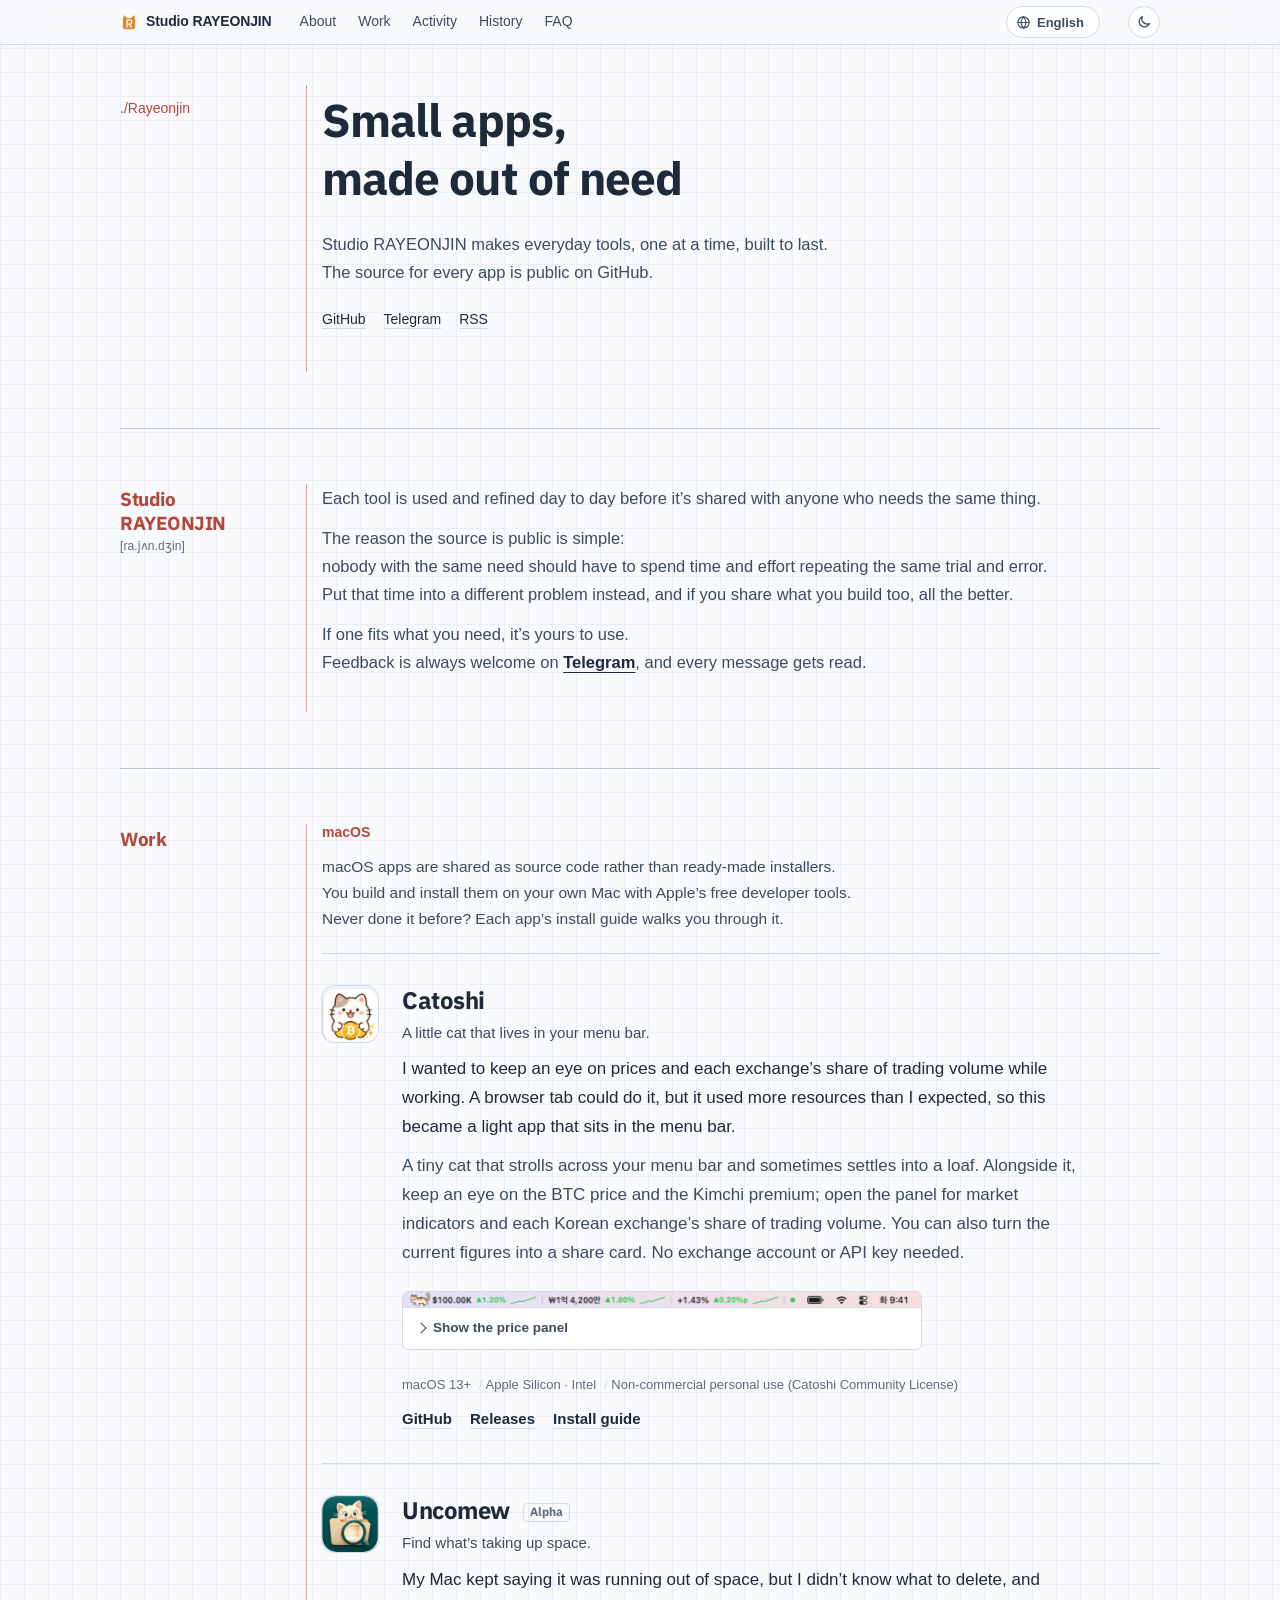
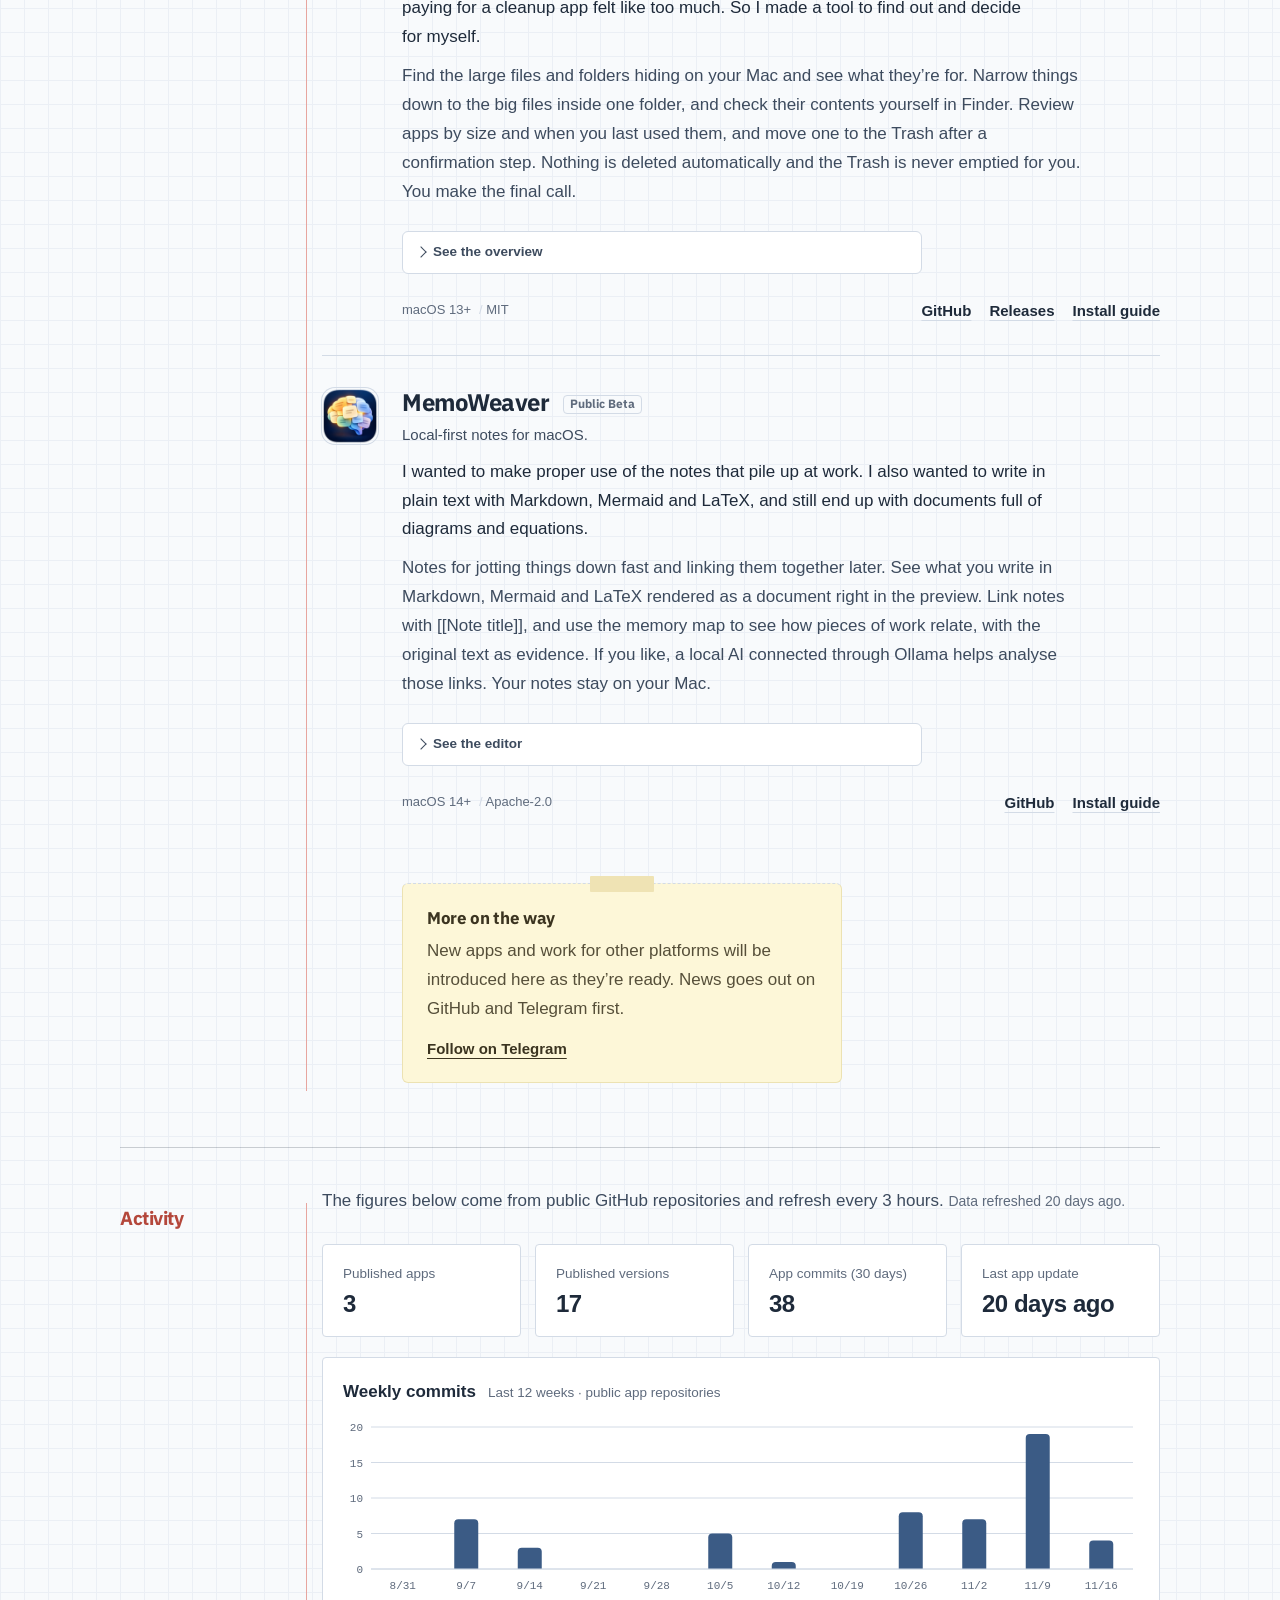
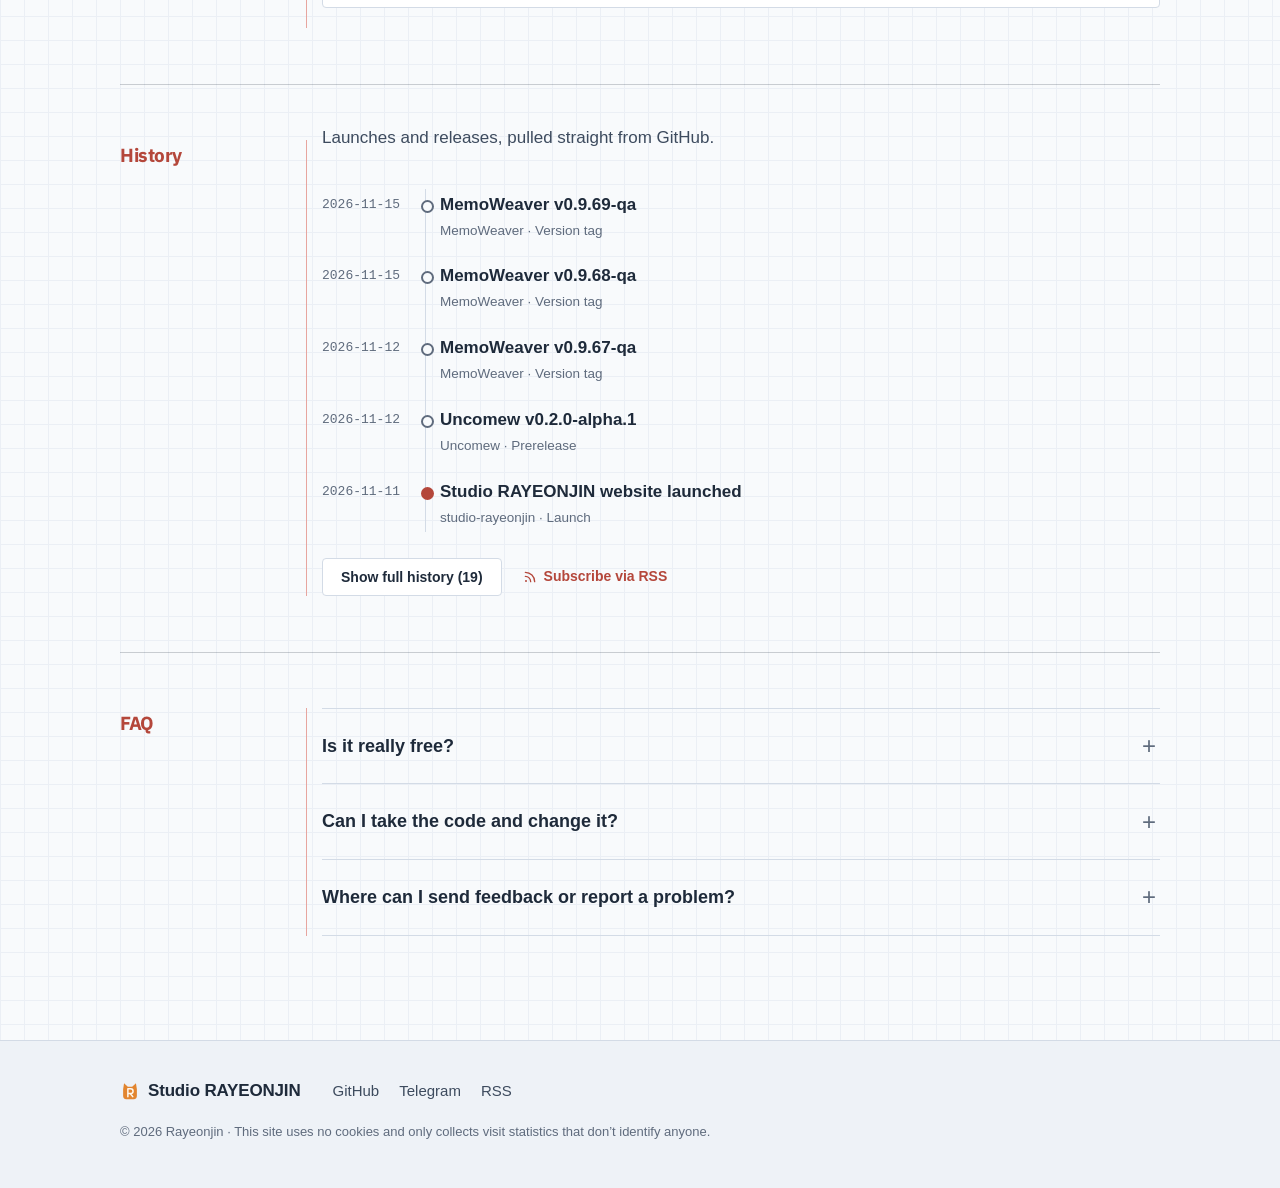
==== commit 0ce187a0: "Use Uncomew's new app icon Replaces the placeholder SVG with the icon from the Uncomew repository, c" ====
--- a/index.html
+++ b/index.html
@@ -176,7 +176,7 @@
         </div>
       </article>
       <article class="app" id="app-uncomew">
-        <img class="app-icon" src="assets/uncomew-icon.svg" alt="" width="64" height="64">
+        <img class="app-icon" src="assets/uncomew-icon.png" alt="" width="64" height="64">
         <div class="app-main">
           <h4>Uncomew <span class="tag">Alpha</span></h4>
           <p class="app-en" data-i18n="uncomew.tagline">Find what’s taking up space.</p>
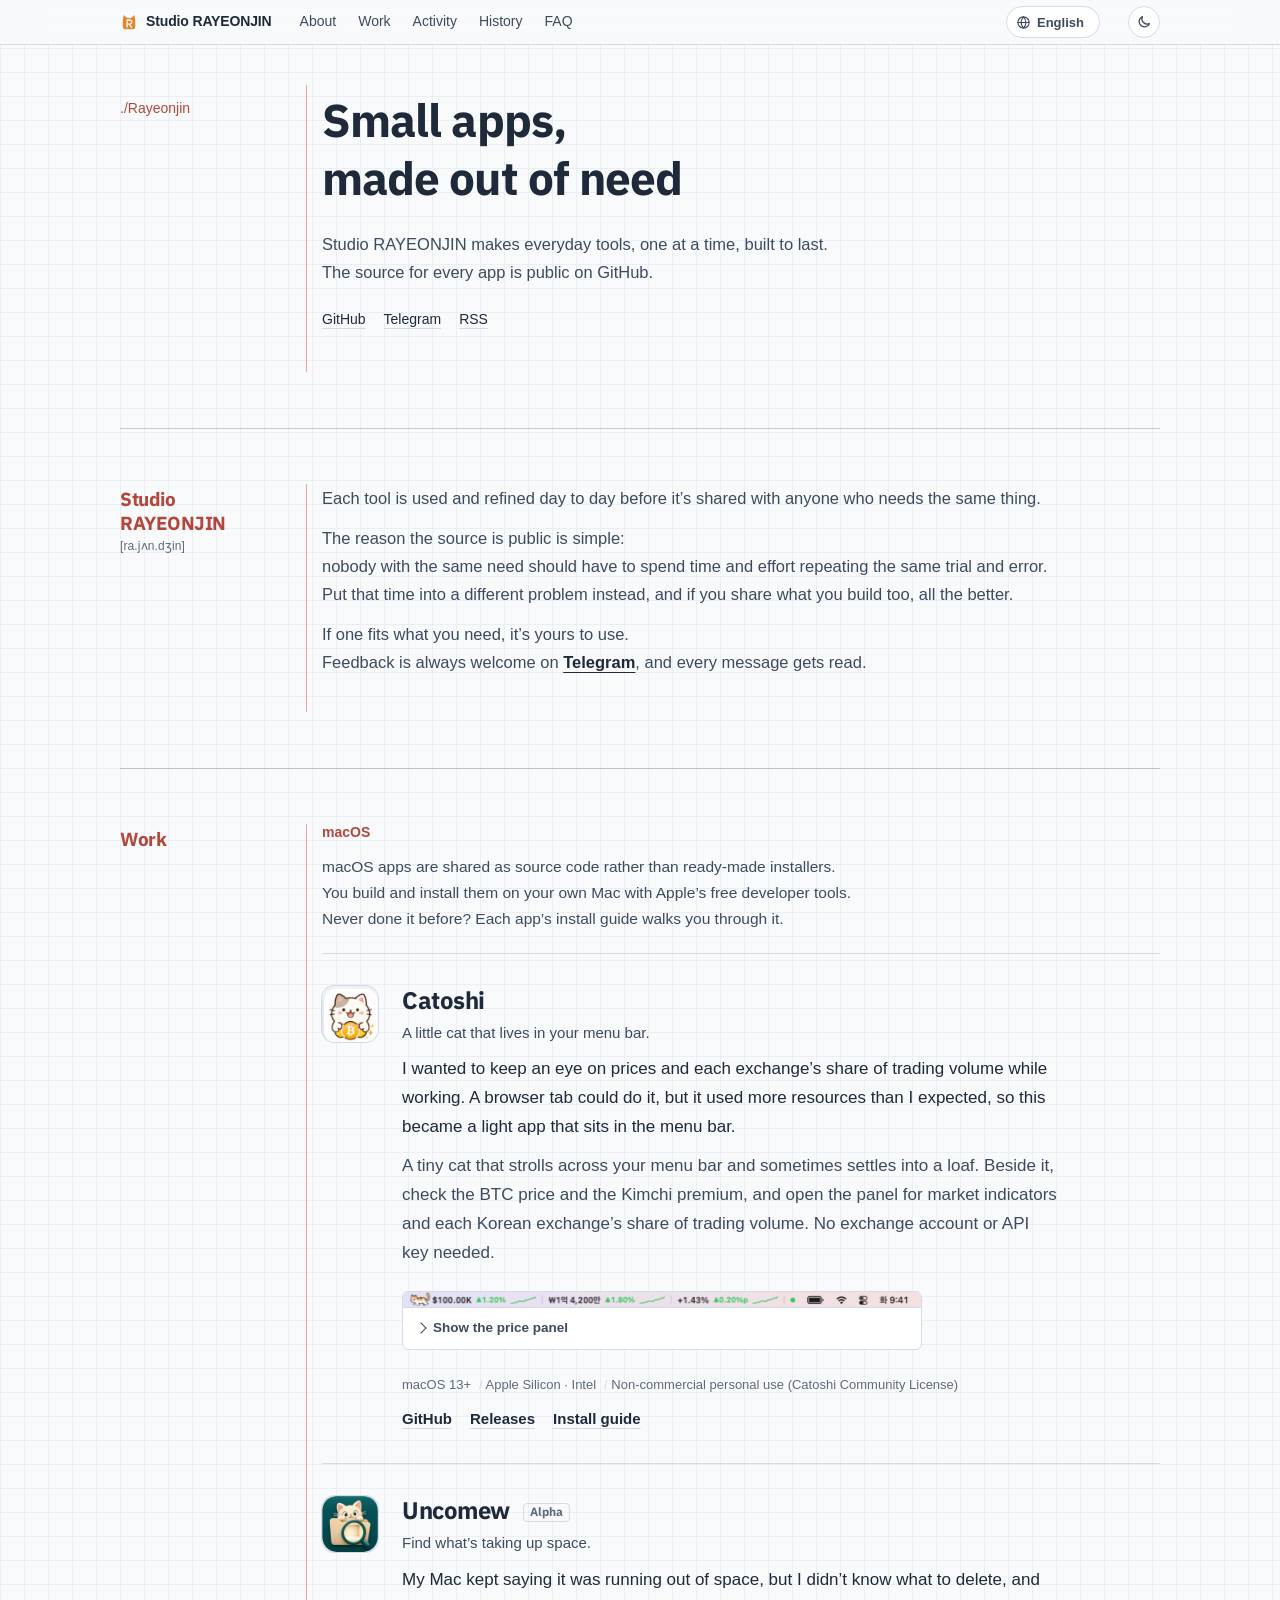
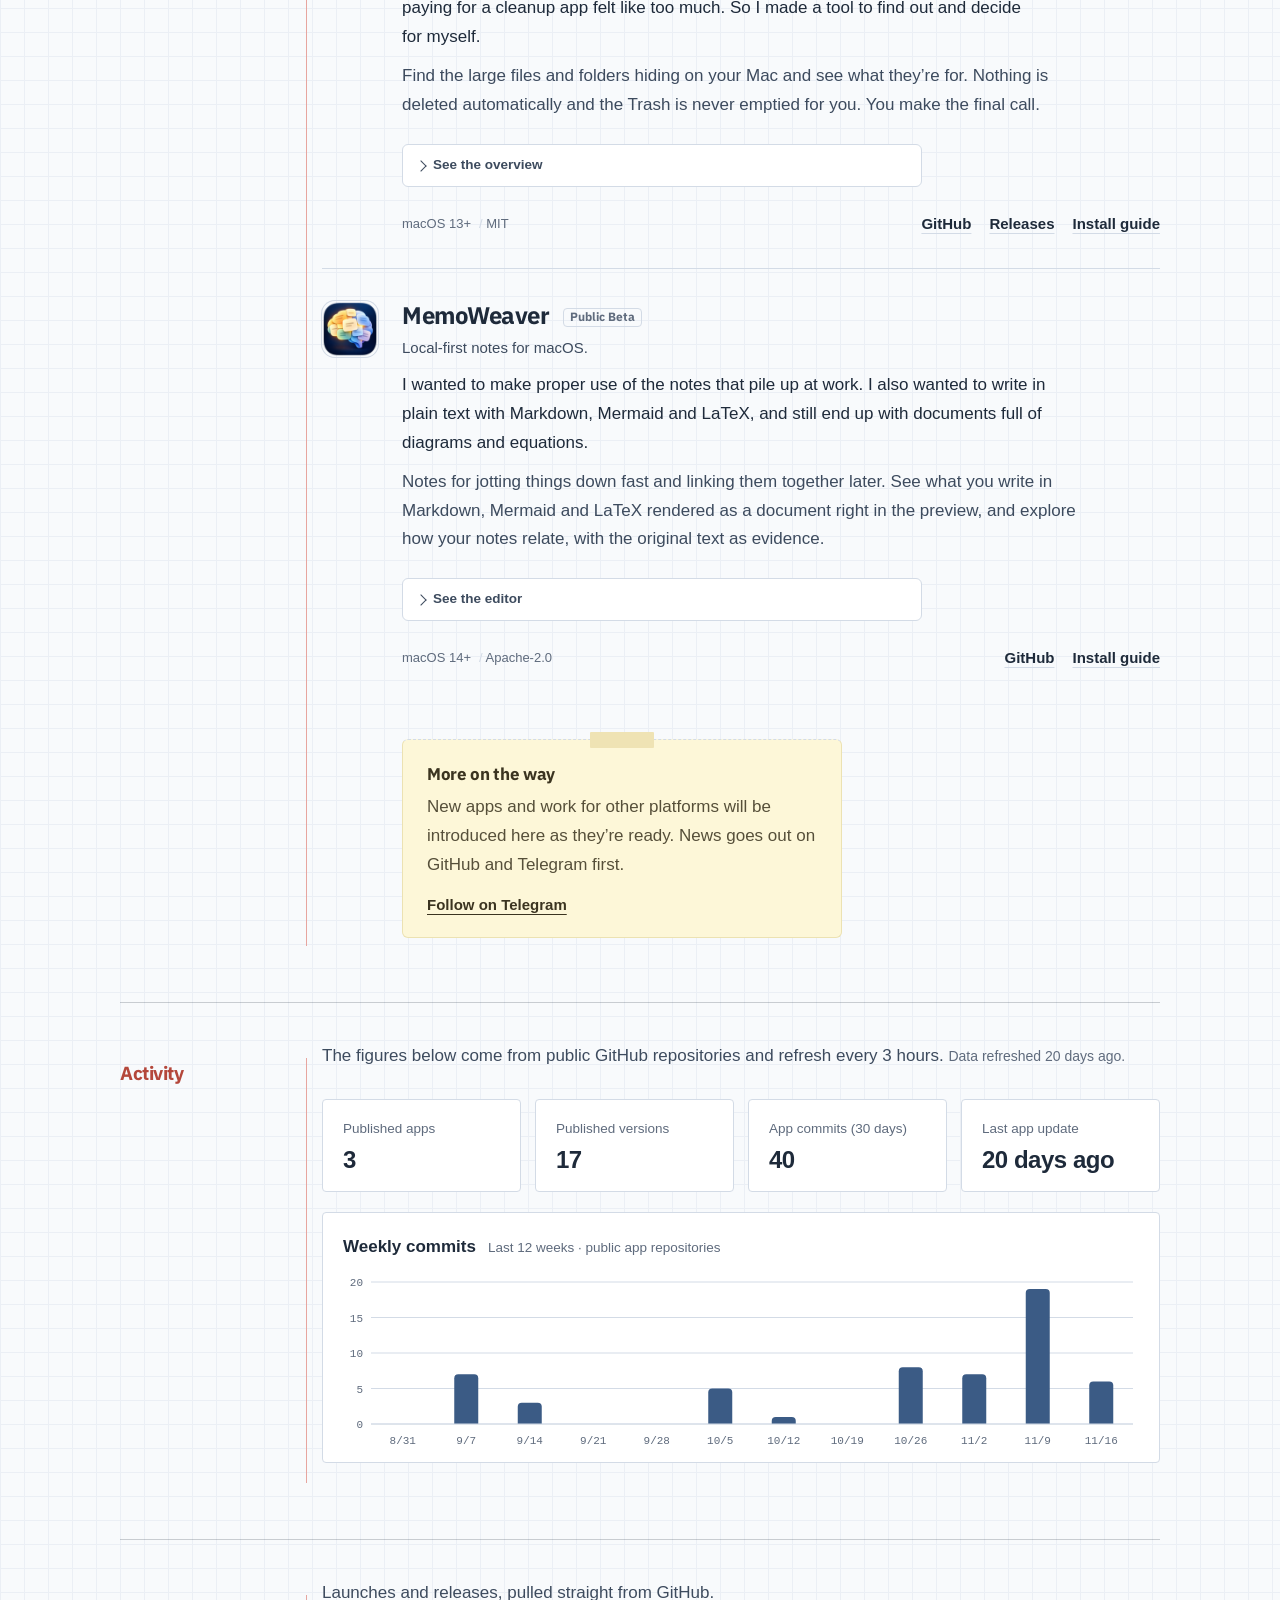
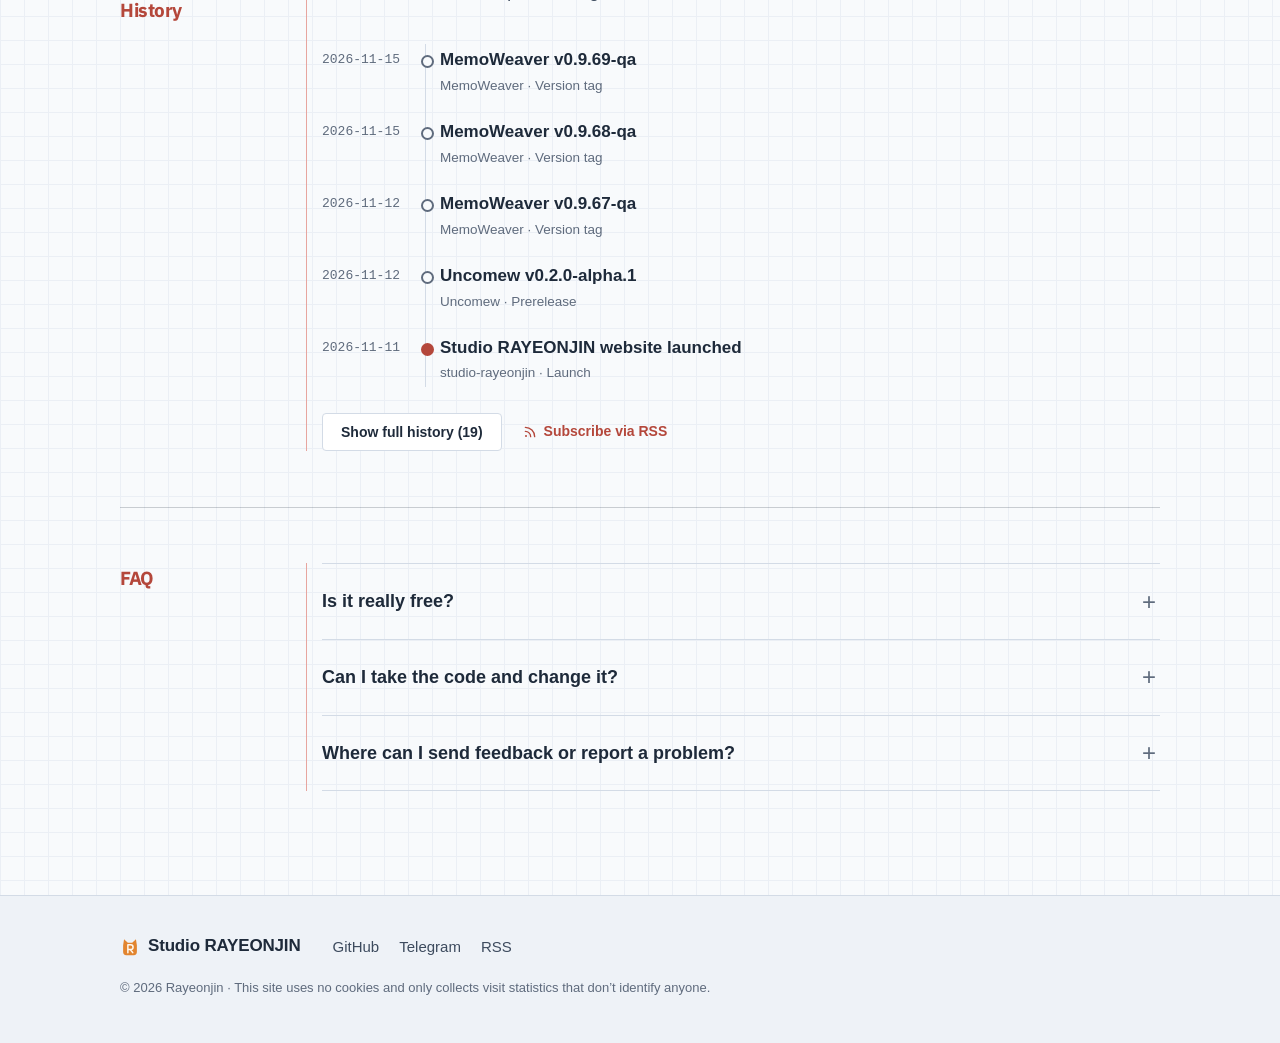
==== commit 40cb1943: "Trim app descriptions to their essentials This is a studio page; each app keeps why it exists and tw" ====
--- a/index.html
+++ b/index.html
@@ -148,7 +148,7 @@
           <h4>Catoshi</h4>
           <p class="app-en" data-i18n="catoshi.tagline">A little cat that lives in your menu bar.</p>
           <p class="app-why" data-i18n="catoshi.why">일하는 중에도 시세와 거래소별 거래대금 비중을 <span class="nw">틈틈이 보고</span> 싶었습니다. 브라우저를 띄워 두니 생각보다 자원을 많이 써서, 메뉴바에 가볍게 올려 두는 <span class="nw">앱으로 만들었습니다.</span></p>
-          <p data-i18n="catoshi.desc">메뉴바를 산책하다가 식빵 자세로 <span class="nw">쉬기도 하는</span> 작은 고양이.<br class="w"> 그 곁에서 BTC 시세와 <span class="nw">김치프리미엄을 보고,</span><br class="w"> 패널을 열면 시장 지표와 <span class="nw">국내 거래소별</span> <span class="nw">거래대금 비중까지</span> <span class="nw">살펴봅니다.</span><br class="w"> 지금 수치를 <span class="nw">공유 카드로</span> <span class="nw">만들 수도 있습니다.</span><br class="w"> 거래소 계정이나 API Key는 <span class="nw">필요 없습니다.</span></p>
+          <p data-i18n="catoshi.desc">메뉴바를 산책하다가 식빵 자세로 <span class="nw">쉬기도 하는</span> 작은 고양이.<br class="w"> 그 곁에서 BTC 시세와 김치프리미엄을 보고, 패널에서 시장 지표와 <span class="nw">국내 거래소별</span> <span class="nw">거래대금 비중까지</span> <span class="nw">살펴봅니다.</span><br class="w"> 거래소 계정이나 API Key는 <span class="nw">필요 없습니다.</span></p>
           <div class="app-media">
             <div class="shot-bar">
             <img src="assets/catoshi-menubar.png" data-i18n-attr="alt:catoshi.altBar" alt="macOS 메뉴바에 앉은 Catoshi 고양이와 BTC 시세, 김치프리미엄 표시" loading="lazy" width="1100" height="30">
@@ -181,7 +181,7 @@
           <h4>Uncomew <span class="tag">Alpha</span></h4>
           <p class="app-en" data-i18n="uncomew.tagline">Find what’s taking up space.</p>
           <p class="app-why" data-i18n="uncomew.why">저장 공간이 부족하다는데 무엇을 지워야 할지 몰랐고, 유료 정리 앱을 사기는 <span class="nw">부담스러웠습니다.</span> 그래서 직접 찾아보고 판단할 수 있는 <span class="nw">도구를 만들었습니다.</span></p>
-          <p data-i18n="uncomew.desc">Mac에 숨어 있는 <span class="nw">큰 파일과 폴더를</span> 찾아 <span class="nw">용도를 확인합니다.</span><br class="w"> 특정 폴더 안의 큰 파일만 <span class="nw">좁혀 보고,</span> Finder에서 내용을 <span class="nw">직접 확인할 수 있습니다.</span><br class="w"> 정리할 앱은 크기와 마지막 사용 기록을 참고해 검토하고, <span class="nw">확인을 거쳐</span> <span class="nw">휴지통으로</span> <span class="nw">옮길 수 있습니다.</span><br class="w"> 자동으로 지우거나 <span class="nw">휴지통을 비우지 않습니다.</span> <span class="nw">무엇을 지울지는</span> <span class="nw">직접 정합니다.</span></p>
+          <p data-i18n="uncomew.desc">Mac에 숨어 있는 <span class="nw">큰 파일과 폴더를</span> 찾아 <span class="nw">용도를 확인합니다.</span><br class="w"> 자동으로 지우거나 <span class="nw">휴지통을 비우지 않습니다.</span> <span class="nw">무엇을 지울지는</span> <span class="nw">직접 정합니다.</span></p>
           <div class="app-media">
             <details class="shot-more">
               <summary data-i18n="uncomew.showShot">요약 화면 보기</summary>
@@ -209,7 +209,7 @@
           <h4>MemoWeaver <span class="tag">Public Beta</span></h4>
           <p class="app-en" data-i18n="memo.tagline">Local-first notes for macOS.</p>
           <p class="app-why" data-i18n="memo.why">업무 중에 쌓이는 메모를 체계적으로 <span class="nw">활용하고 싶었습니다.</span> 그리고 Markdown, Mermaid, LaTeX 수식처럼 텍스트로만 적어도, 결과물은 도표와 수식이 담긴 <span class="nw">문서가 되길</span> 바랐습니다.</p>
-          <p data-i18n="memo.desc">빠르게 적어 두고, 나중에 <span class="nw">메모끼리 연결해 보는</span> 노트.<br class="w"> Markdown, Mermaid, LaTeX로 적은 내용을 <span class="nw">미리보기에서</span> 바로 <span class="nw">문서로 확인합니다.</span><br class="w"> <span class="nw">[[메모 제목]]</span>으로 메모를 잇고, <span class="nw">기억지도에서</span> 업무 사이의 관계를 <span class="nw">원문 근거와 함께</span> <span class="nw">살펴봅니다.</span><br class="w"> 원하면 Ollama로 연결한 <span class="nw">로컬 AI가</span> <span class="nw">관계 분석을 돕습니다.</span> 메모는 <span class="nw">내 Mac에 저장됩니다.</span></p>
+          <p data-i18n="memo.desc">빠르게 적어 두고, 나중에 <span class="nw">메모끼리 연결해 보는</span> 노트.<br class="w"> Markdown, Mermaid, LaTeX로 적은 내용을 <span class="nw">미리보기에서</span> 바로 <span class="nw">문서로 확인하고,</span><br class="w"> 메모 사이의 관계를 <span class="nw">원문 근거와 함께</span> <span class="nw">살펴봅니다.</span></p>
           <div class="app-media">
             <details class="shot-more">
               <summary data-i18n="memo.showShot">편집 화면 보기</summary>
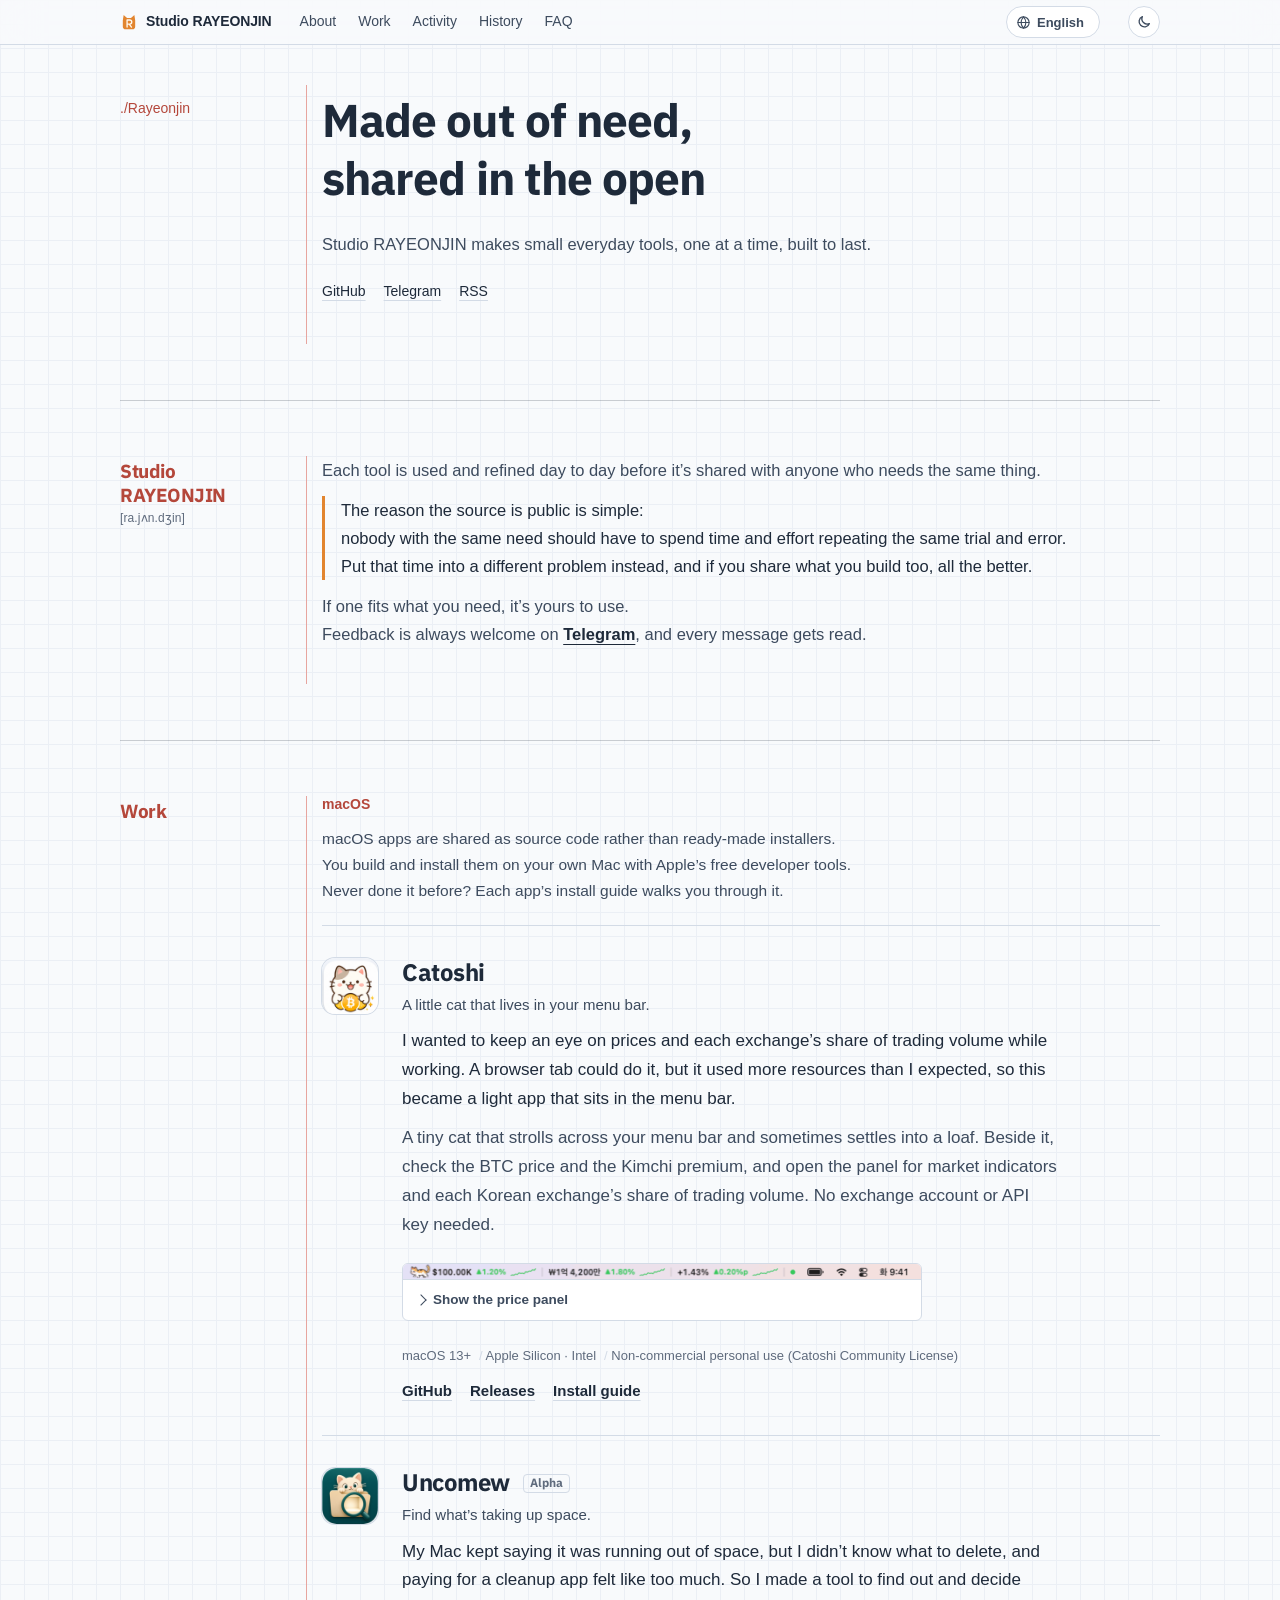
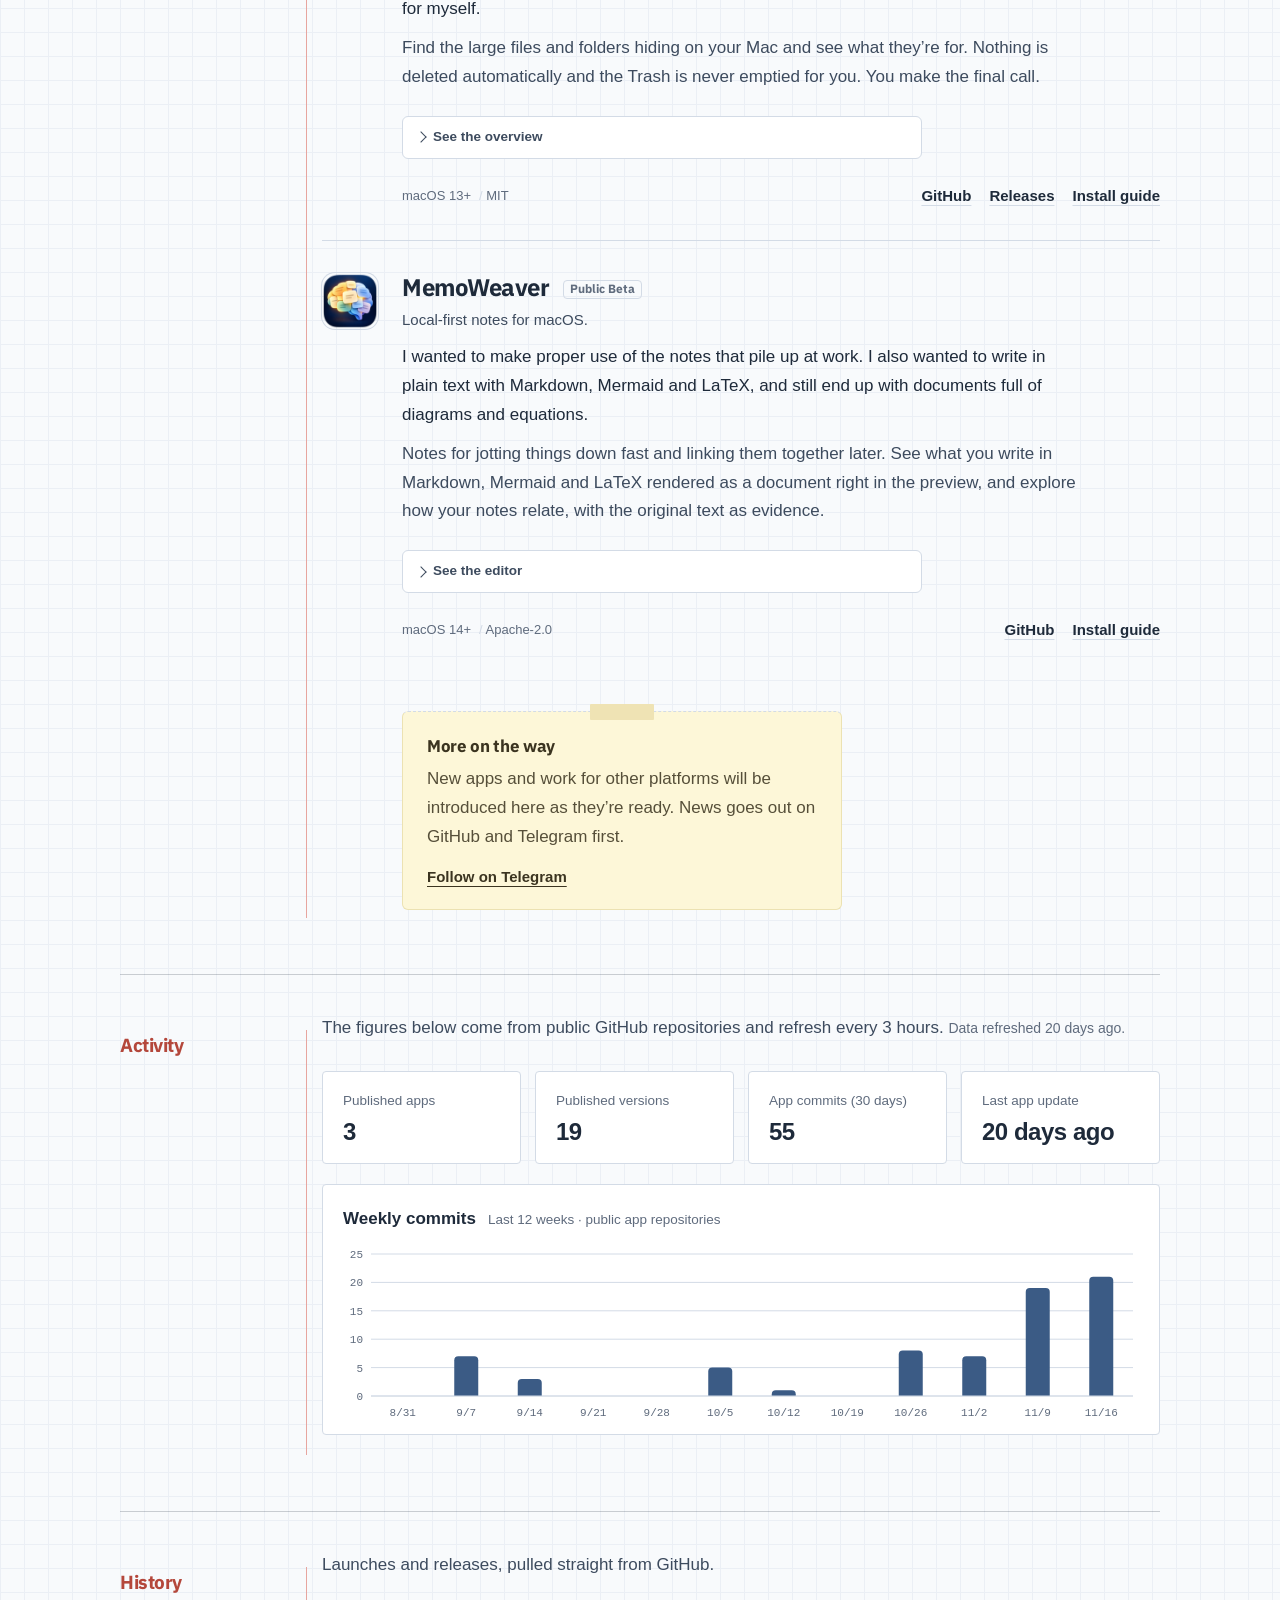
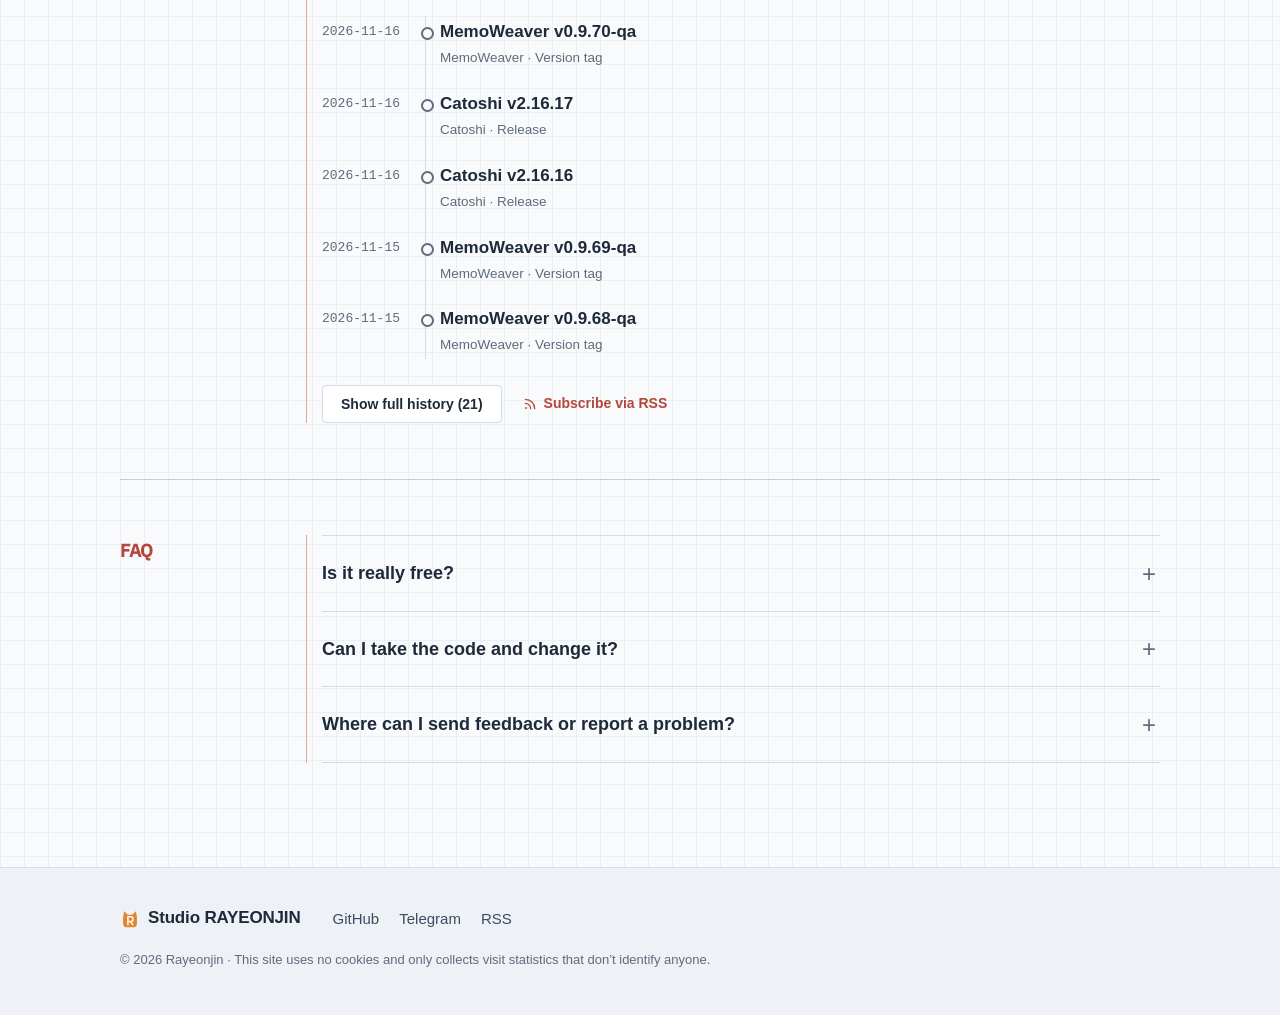
==== commit 1da53eae: "Lead with the studio, not the apps: "Made out of need, shared in the open" The hero now states how t" ====
--- a/index.html
+++ b/index.html
@@ -111,9 +111,9 @@
 
     <section class="hero wrap">
       <p class="eyebrow">./Rayeonjin</p>
-      <h1 data-i18n="hero.title">필요해서 만든<br>작은 앱들</h1>
-      <p class="hero-en" data-i18n="hero.tagline">Small apps, made out of need.</p>
-      <p class="lede" data-i18n="hero.lede">Studio RAYEONJIN은 일상 가까이에 두고 <span class="nw">오래 쓸</span> 도구를 <span class="nw">하나씩 만듭니다.</span><br class="w"> 만든 앱의 소스는 모두 <span class="nw">GitHub에 공개합니다.</span></p>
+      <h1 data-i18n="hero.title">필요해서 만들고,<br>소스를 공개합니다</h1>
+      <p class="hero-en" data-i18n="hero.tagline">Made out of need, shared in the open.</p>
+      <p class="lede" data-i18n="hero.lede">Studio RAYEONJIN은 일상 가까이에 두고 <span class="nw">오래 쓸</span> 작은 도구를 <span class="nw">하나씩 만듭니다.</span></p>
       <p class="hero-links">
         <a href="https://github.com/Rayeonjin">GitHub</a>
         <a href="https://t.me/Rayeonjin">Telegram</a>
@@ -121,14 +121,14 @@
       </p>
     </section>
 
-    <section id="about" class="wrap section section-tight">
+    <section id="about" class="wrap section">
       <header class="section-head">
         <p class="eyebrow">About</p>
         <h2><span data-i18n="about.title">Studio RAYEONJIN</span> <span class="pron" lang="und-fonipa" title="IPA">[ra.jʌn.dʒin]</span></h2>
       </header>
       <div class="about-lede">
         <p data-i18n="about.p1">충분히 써 보며 다듬은 도구를, 같은 필요가 있는 분도 <span class="nw">쓸 수 있게</span> 공개합니다.</p>
-        <p data-i18n="about.why">소스를 공개하는 이유는 단순합니다.<br class="w"> 같은 필요를 가진 누군가가 같은 <span class="nw">시행착오에</span> 시간과 노력을 <span class="nw">들이지 않기를</span> 바랍니다.<br class="w"> 그렇게 아낀 시간으로 다른 문제를 풀고, 여러분도 그 결과를 공개해 주신다면 <span class="nw">더 바랄 게 없겠습니다.</span></p>
+        <p class="about-why" data-i18n="about.why">소스를 공개하는 이유는 단순합니다.<br class="w"> 같은 필요를 가진 누군가가 같은 <span class="nw">시행착오에</span> 시간과 노력을 <span class="nw">들이지 않기를</span> 바랍니다.<br class="w"> 그렇게 아낀 시간으로 다른 문제를 풀고, 여러분도 그 결과를 공개해 주신다면 <span class="nw">더 바랄 게 없겠습니다.</span></p>
         <p data-i18n="about.p2">필요에 맞으면 편하게 써 주세요.<br class="w"> 의견이 있다면 <a href="https://t.me/Rayeonjin">Telegram</a>으로 남겨 주세요. 반갑게 읽겠습니다.</p>
       </div>
     </section>
--- a/styles.css
+++ b/styles.css
@@ -149,6 +149,8 @@
 .section-tight { padding-top: 0; }
 .about-lede { max-width: 40em; font-size: 17px; color: var(--ink-soft); margin-bottom: 36px; display: flex; flex-direction: column; gap: 12px; }
 .about-lede a { color: var(--accent-ink); font-weight: 600; text-underline-offset: 4px; }
+/* The reason the source is public is the studio's core message; set it apart from the rest. */
+.about-lede .about-why { color: var(--ink); padding-left: 16px; border-left: 3px solid var(--accent); }
 .platform {
   font-family: var(--mono); font-size: 13px; font-weight: 600; letter-spacing: 0.06em;
   color: var(--ink-faint);
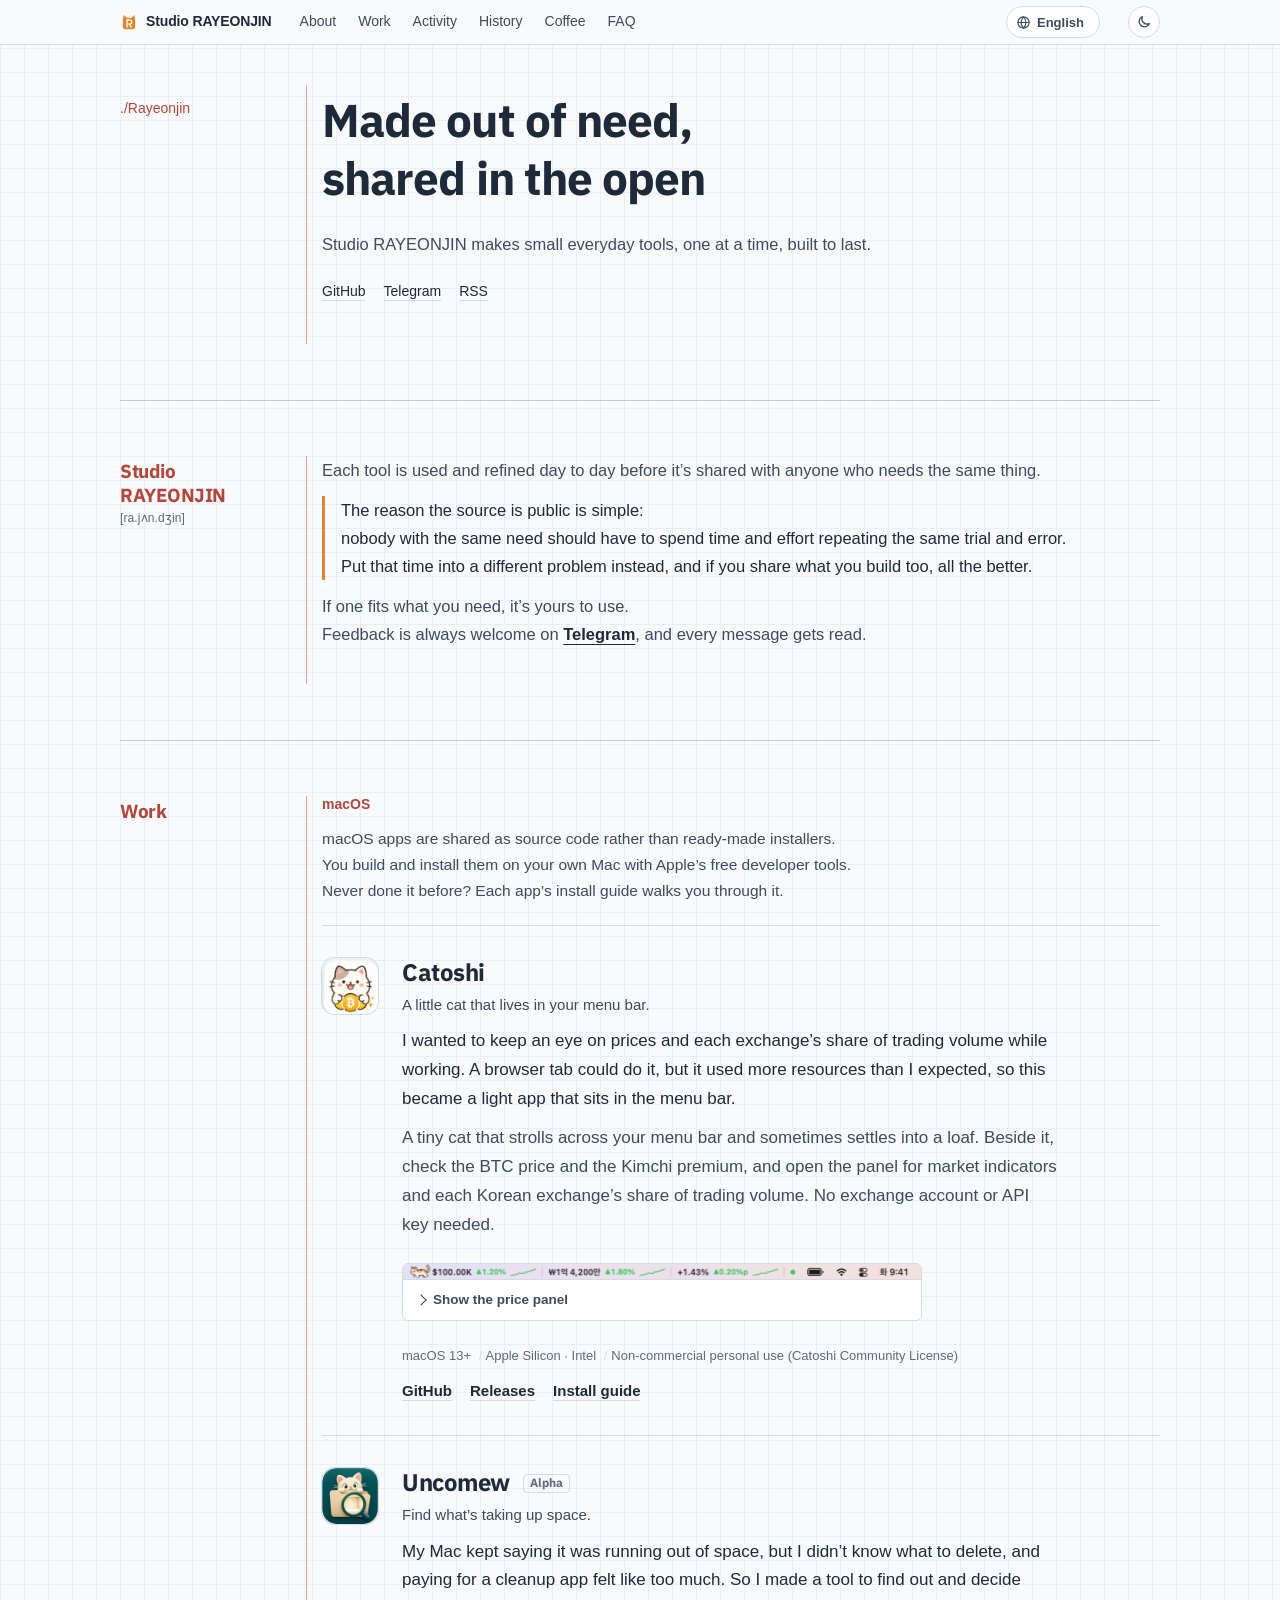
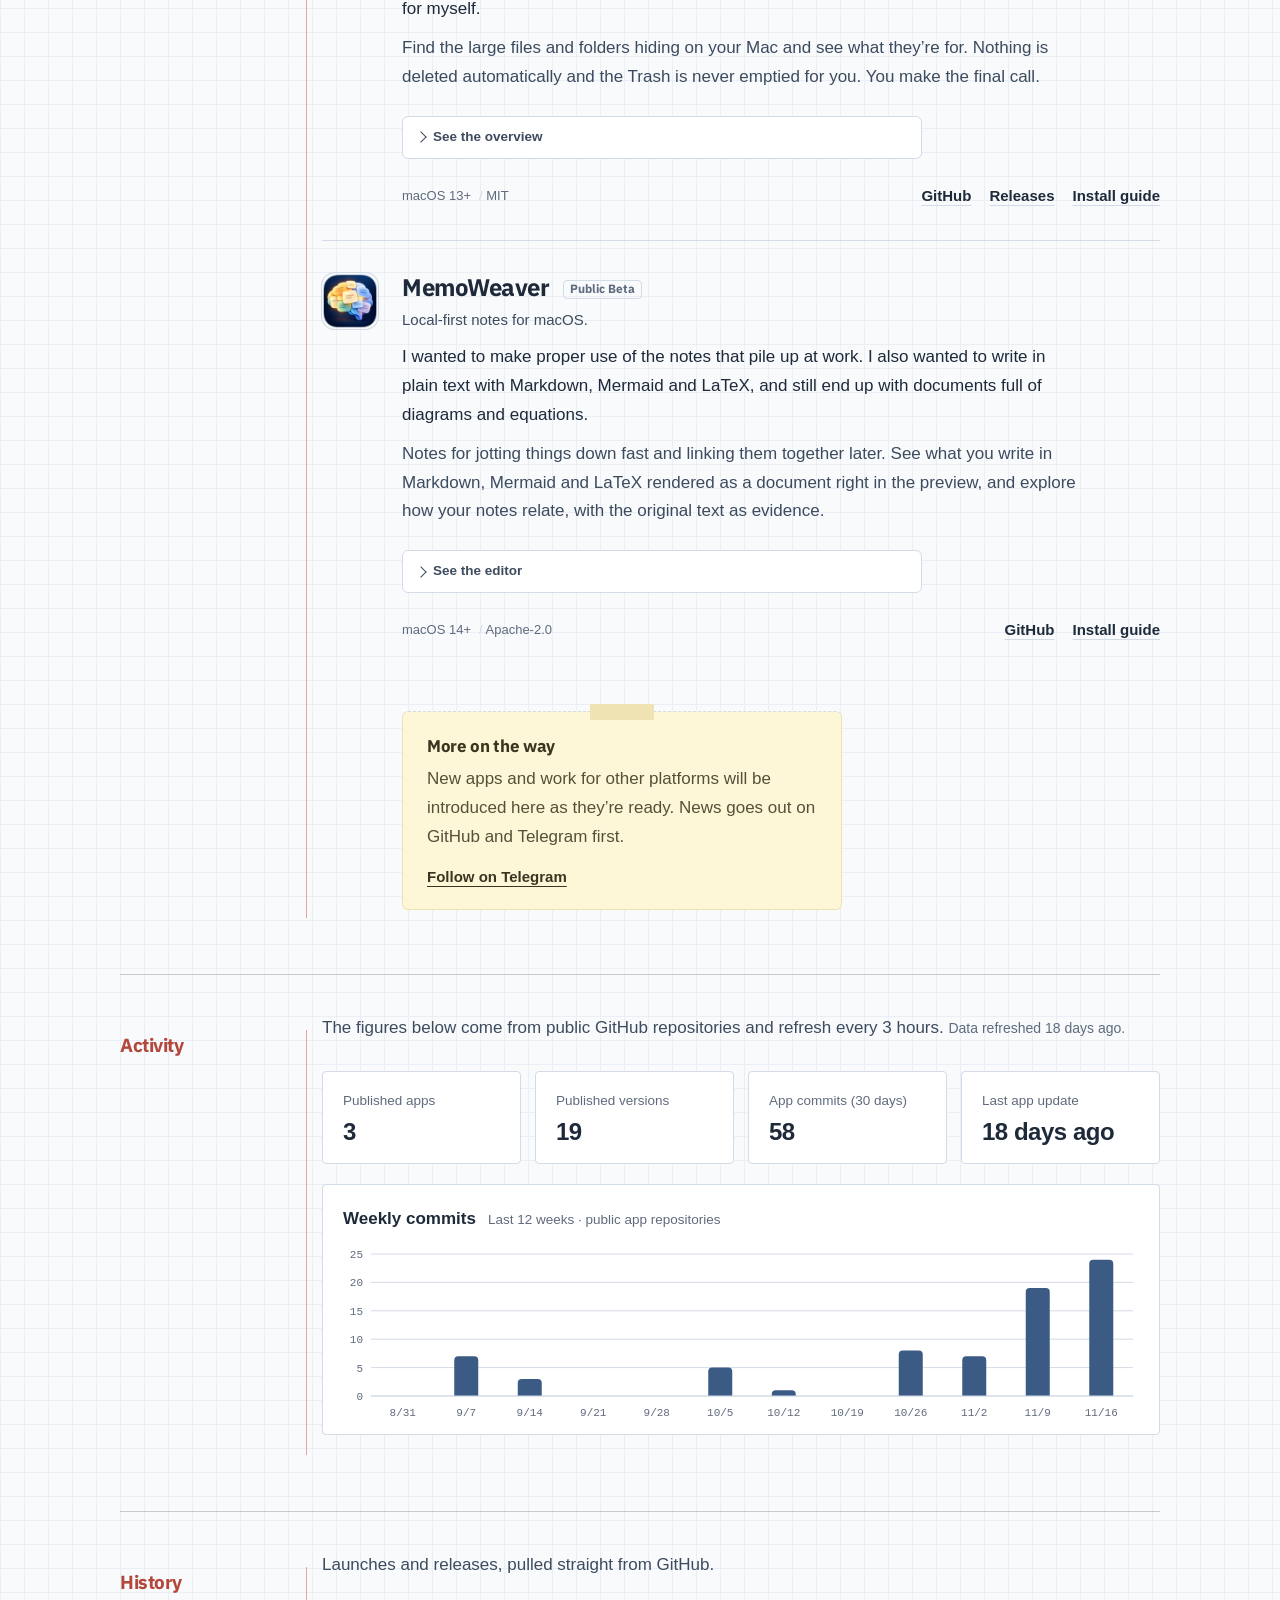
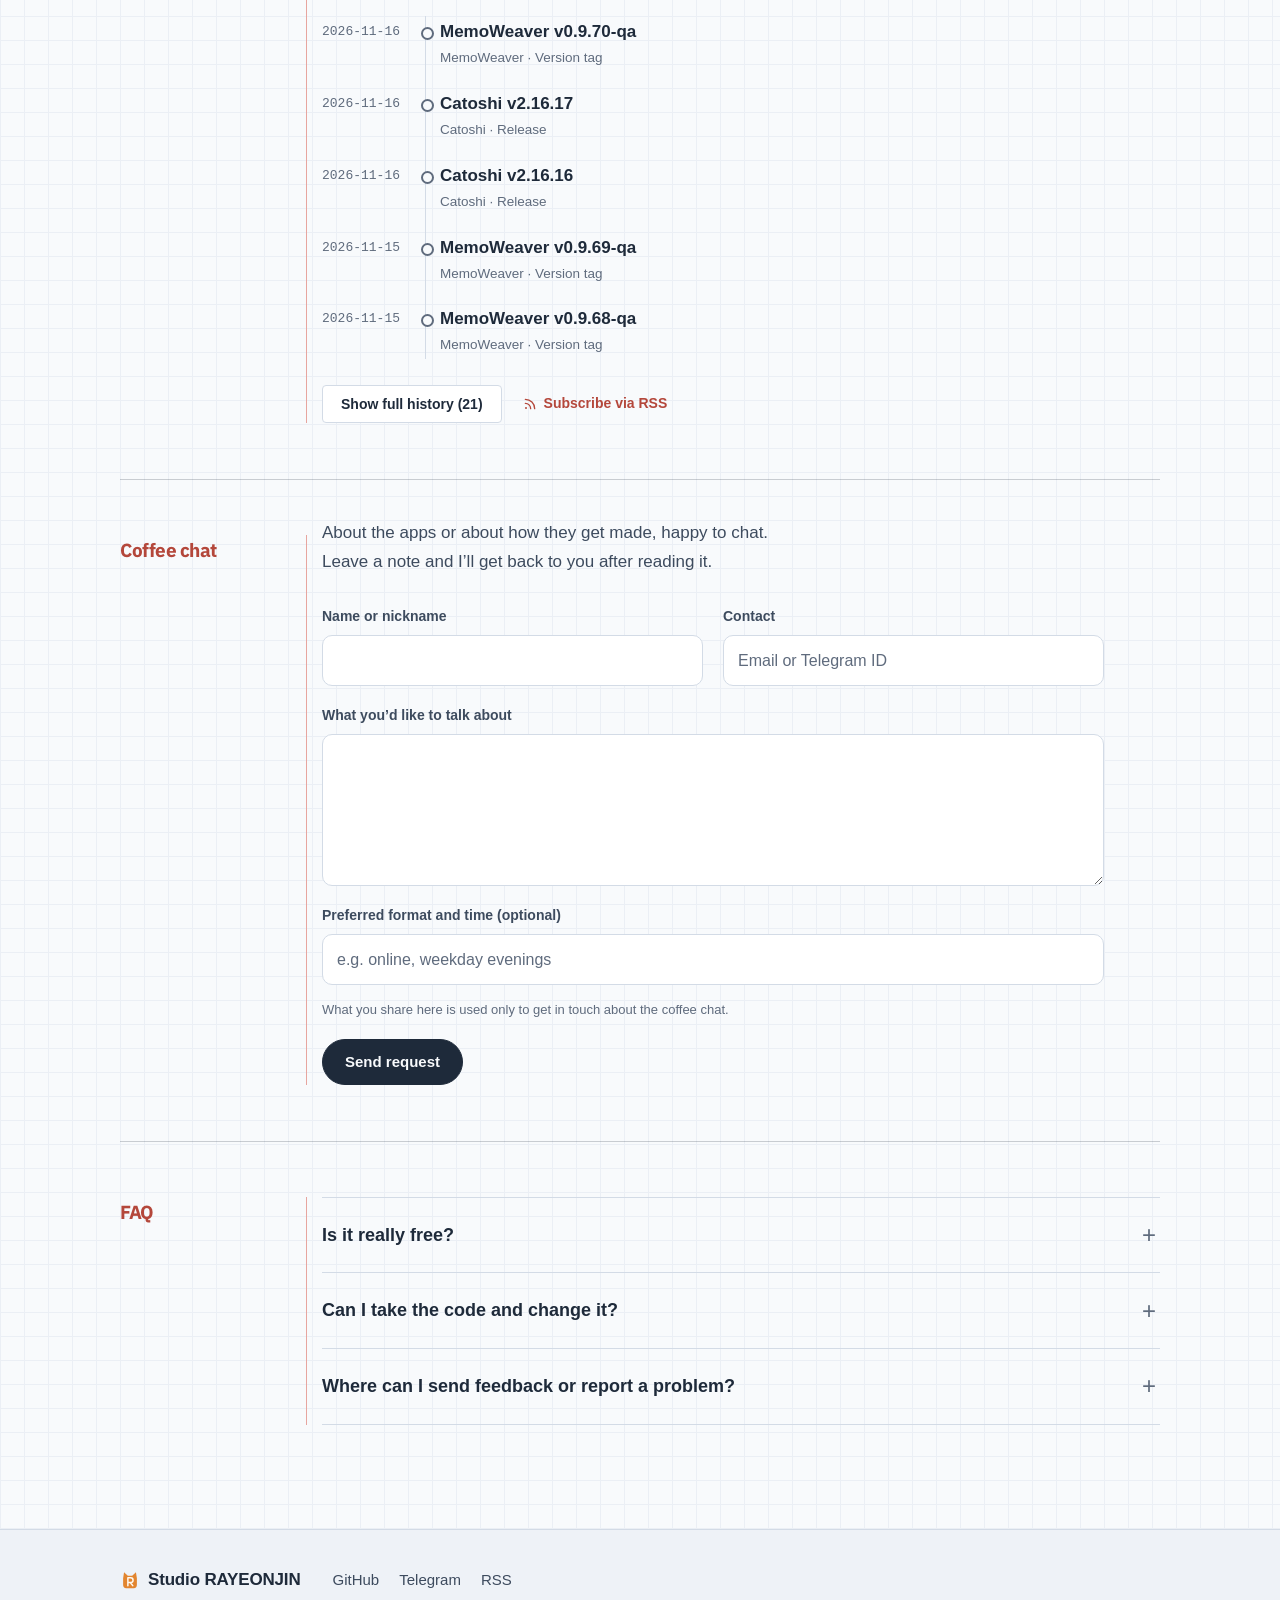
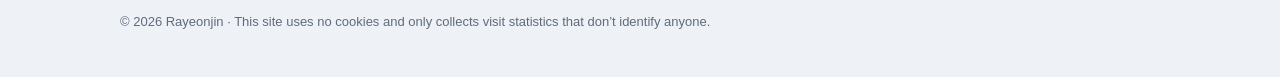
==== commit c336cad0: "Add a coffee chat request form backed by Supabase A new section between History and FAQ (also in the" ====
--- a/index.html
+++ b/index.html
@@ -89,6 +89,7 @@
         <a href="#works" data-i18n="nav.works">작업</a>
         <a href="#dashboard" data-i18n="nav.dashboard">현황</a>
         <a href="#history" data-i18n="nav.history">연혁</a>
+        <a href="#coffee" data-i18n="nav.coffee">커피챗</a>
         <a href="#faq" data-i18n="nav.faq">FAQ</a>
       </nav>
       <label class="lang-picker">
@@ -293,6 +294,41 @@
       </div>
     </section>
 
+    <section id="coffee" class="wrap section">
+      <header class="section-head">
+        <p class="eyebrow">Coffee chat</p>
+        <h2 data-i18n="coffee.title">커피챗</h2>
+      </header>
+      <p class="section-lede" data-i18n="coffee.lede">작업 이야기든 만드는 과정이든, 편하게 이야기 나눠요.<br class="w"> 남겨 주신 내용을 읽어 보고 <span class="nw">연락드리겠습니다.</span></p>
+      <form class="coffee-form" id="coffee-form" novalidate>
+        <div class="field">
+          <label for="cc-name" data-i18n="coffee.name">이름 또는 닉네임</label>
+          <input id="cc-name" name="name" type="text" required maxlength="60" autocomplete="nickname">
+        </div>
+        <div class="field">
+          <label for="cc-contact" data-i18n="coffee.contact">연락처</label>
+          <input id="cc-contact" name="contact" type="text" required minlength="3" maxlength="120" autocomplete="email" data-i18n-attr="placeholder:coffee.contactHint" placeholder="이메일 또는 Telegram ID">
+        </div>
+        <div class="field field-wide">
+          <label for="cc-topic" data-i18n="coffee.topic">나누고 싶은 이야기</label>
+          <textarea id="cc-topic" name="topic" rows="5" required minlength="10" maxlength="2000"></textarea>
+        </div>
+        <div class="field field-wide">
+          <label for="cc-preference" data-i18n="coffee.preference">희망 방식·시간대 (선택)</label>
+          <input id="cc-preference" name="preference" type="text" maxlength="200" data-i18n-attr="placeholder:coffee.preferenceHint" placeholder="예: 온라인, 평일 저녁">
+        </div>
+        <div class="hp" aria-hidden="true">
+          <label for="cc-website">Website</label>
+          <input id="cc-website" name="website" type="text" tabindex="-1" autocomplete="off">
+        </div>
+        <p class="fine coffee-privacy field-wide" data-i18n="coffee.privacy">남겨 주신 정보는 커피챗 연락에만 씁니다.</p>
+        <div class="coffee-actions field-wide">
+          <button type="submit" class="btn btn-primary" data-i18n="coffee.submit">신청 보내기</button>
+          <p class="coffee-status" id="coffee-status" role="status" aria-live="polite"></p>
+        </div>
+      </form>
+    </section>
+
     <section id="faq" class="wrap section">
       <header class="section-head">
         <p class="eyebrow">FAQ</p>
@@ -336,6 +372,7 @@
   <script defer src="/_vercel/insights/script.js"></script>
   <script src="i18n.js" defer></script>
   <script src="dashboard.js" defer></script>
+  <script src="coffee-chat.js" defer></script>
   <script>
     (() => {
       const root = document.documentElement;
--- a/styles.css
+++ b/styles.css
@@ -312,7 +312,7 @@
 @media (max-width: 720px) {
   .menubar-inner { flex-wrap: wrap; height: auto; padding-top: 8px; gap: 8px 10px; }
   .menu {
-    order: 3; width: 100%; gap: 18px; white-space: nowrap; overflow-x: auto; scrollbar-width: none;
+    order: 3; width: 100%; gap: 14px; white-space: nowrap; overflow-x: auto; scrollbar-width: none;
     padding: 2px 0 9px; margin-right: -16px; padding-right: 16px;
   }
   .menu::-webkit-scrollbar { display: none; }
@@ -671,3 +671,27 @@
 }
 .shot-link { display: contents; cursor: zoom-in; }
 .shot-link .shot-window { cursor: zoom-in; }
+
+/* ---------- coffee chat ---------- */
+.coffee-form { display: grid; grid-template-columns: repeat(2, minmax(0, 1fr)); gap: 18px 20px; max-width: 46em; }
+.coffee-form .field { display: flex; flex-direction: column; gap: 6px; min-width: 0; }
+.coffee-form .field-wide { grid-column: 1 / -1; }
+.coffee-form label { font-size: 14px; font-weight: 600; color: var(--ink-soft); }
+.coffee-form input, .coffee-form textarea {
+  width: 100%; font: inherit; font-size: 16px; color: var(--ink);
+  background: var(--card); border: 1px solid var(--line); border-radius: 10px; padding: 11px 14px;
+}
+.coffee-form textarea { resize: vertical; min-height: 128px; line-height: 1.6; }
+.coffee-form input::placeholder, .coffee-form textarea::placeholder { color: var(--ink-faint); }
+.coffee-form input:focus-visible, .coffee-form textarea:focus-visible { outline: 2px solid var(--note); outline-offset: 1px; border-color: transparent; }
+.coffee-form .hp { position: absolute; left: -10000px; width: 1px; height: 1px; overflow: hidden; }
+.coffee-privacy { margin: -4px 0 0; }
+.coffee-actions { display: flex; flex-wrap: wrap; align-items: center; gap: 12px 18px; }
+.coffee-actions .btn { cursor: pointer; font-family: inherit; }
+.coffee-actions .btn:disabled { opacity: 0.6; cursor: progress; transform: none; }
+.coffee-status { margin: 0; font-size: 15px; color: var(--ink-soft); }
+.coffee-status[data-state="ok"] { color: var(--ink); font-weight: 600; }
+.coffee-status[data-state="error"] { color: var(--note); }
+@media (max-width: 720px) {
+  .coffee-form { grid-template-columns: 1fr; }
+}
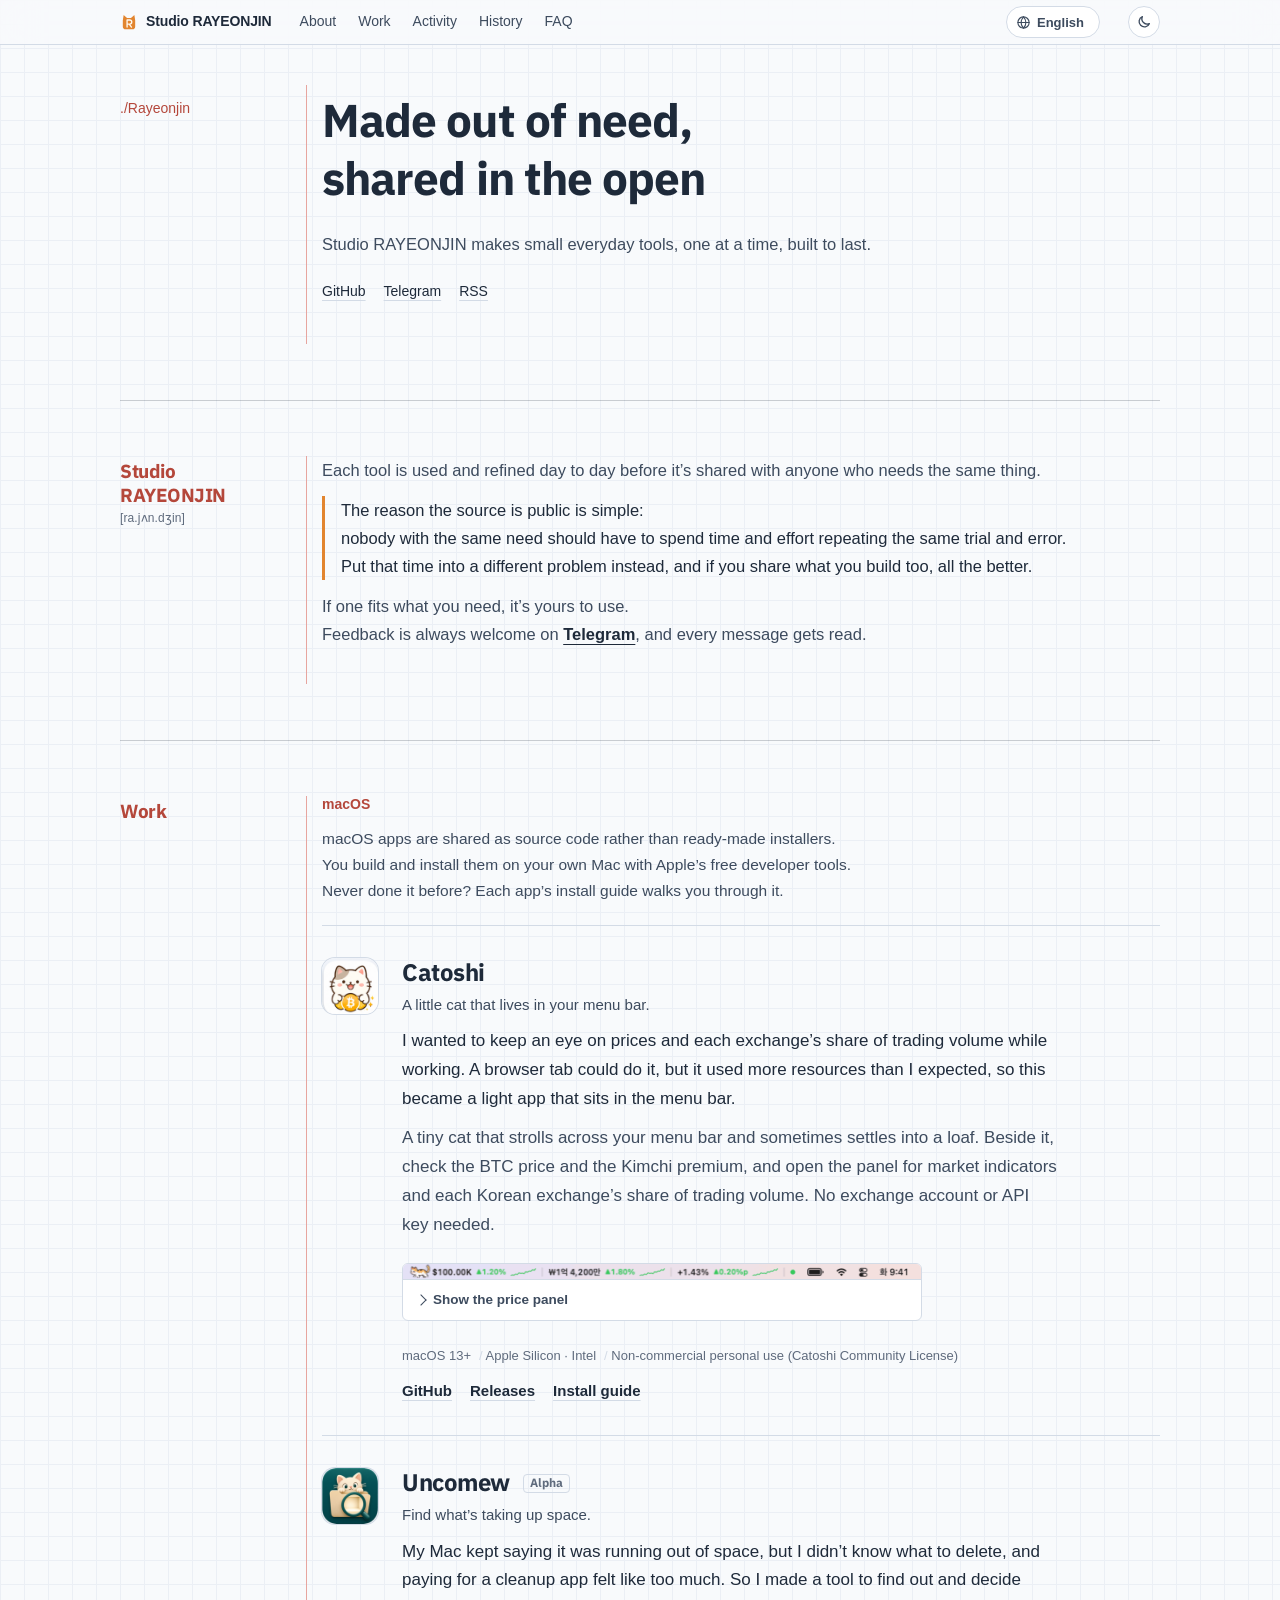
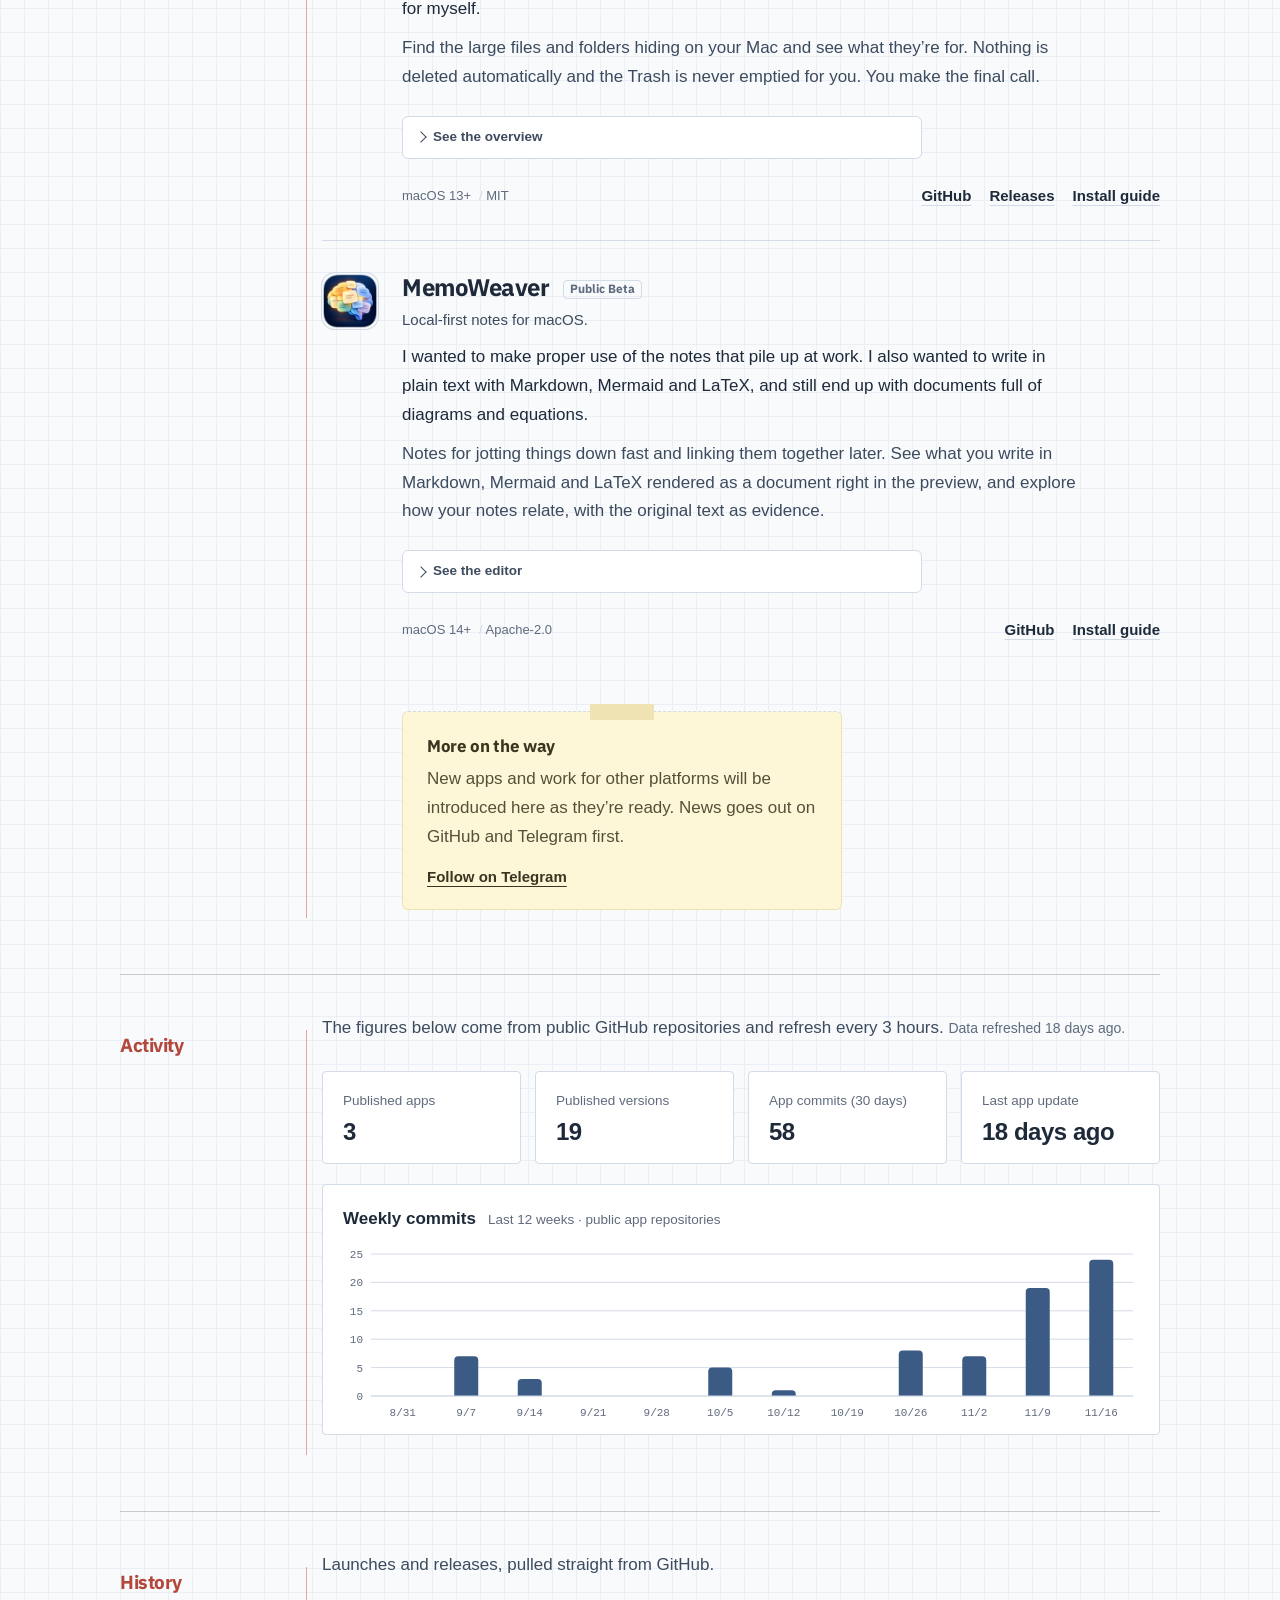
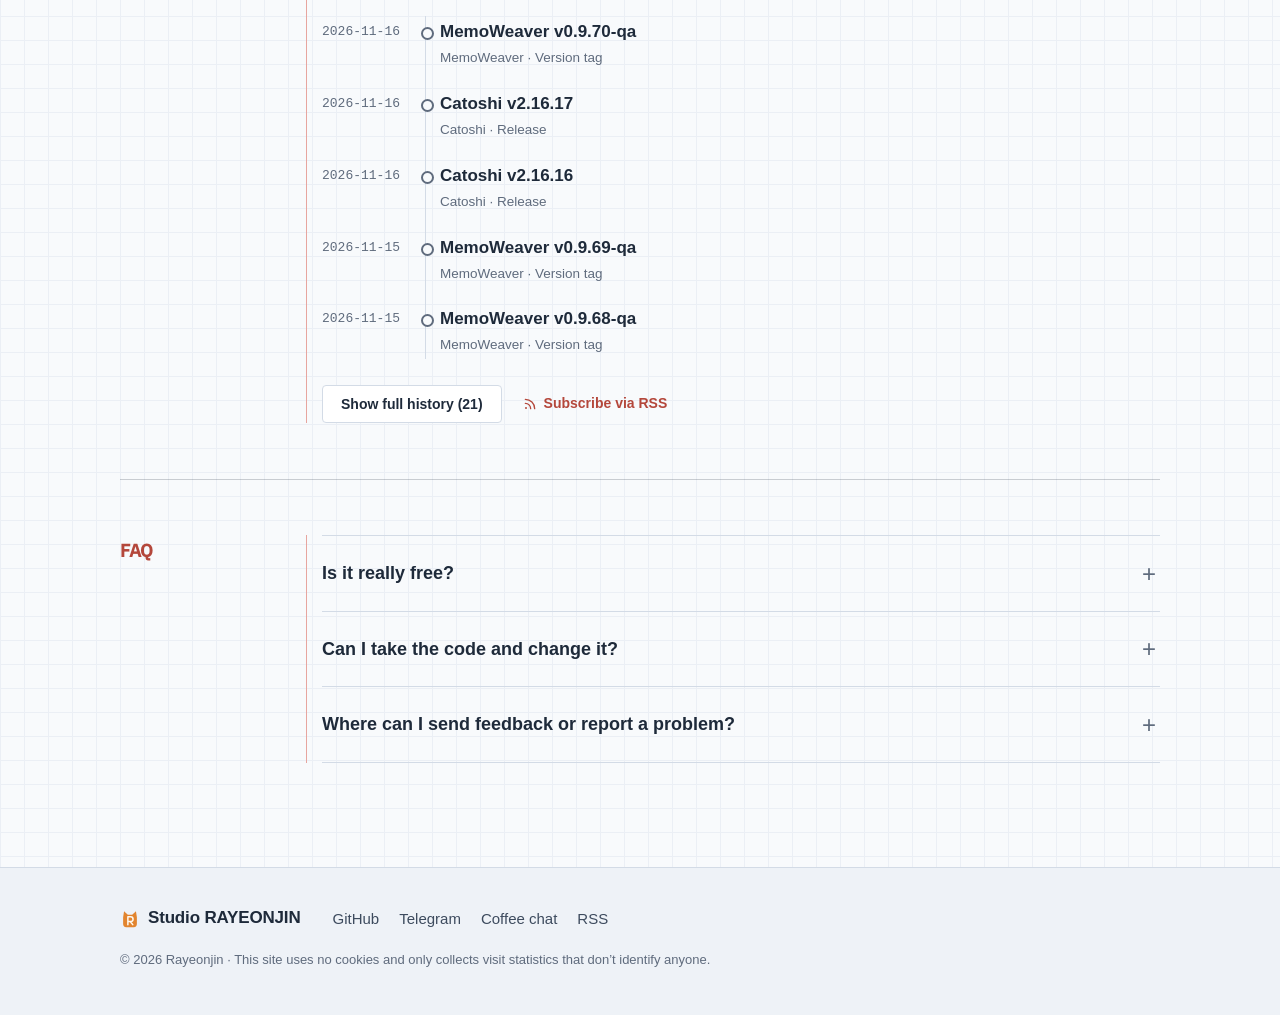
==== commit d341d3b1: "Open the coffee chat form as a popup from the footer The inline section did not fit the page. The fo" ====
--- a/index.html
+++ b/index.html
@@ -89,7 +89,6 @@
         <a href="#works" data-i18n="nav.works">작업</a>
         <a href="#dashboard" data-i18n="nav.dashboard">현황</a>
         <a href="#history" data-i18n="nav.history">연혁</a>
-        <a href="#coffee" data-i18n="nav.coffee">커피챗</a>
         <a href="#faq" data-i18n="nav.faq">FAQ</a>
       </nav>
       <label class="lang-picker">
@@ -292,41 +291,6 @@
           <span data-i18n="history.rss">RSS로 구독하기</span>
         </a>
       </div>
-    </section>
-
-    <section id="coffee" class="wrap section">
-      <header class="section-head">
-        <p class="eyebrow">Coffee chat</p>
-        <h2 data-i18n="coffee.title">커피챗</h2>
-      </header>
-      <p class="section-lede" data-i18n="coffee.lede">작업 이야기든 만드는 과정이든, 편하게 이야기 나눠요.<br class="w"> 남겨 주신 내용을 읽어 보고 <span class="nw">연락드리겠습니다.</span></p>
-      <form class="coffee-form" id="coffee-form" novalidate>
-        <div class="field">
-          <label for="cc-name" data-i18n="coffee.name">이름 또는 닉네임</label>
-          <input id="cc-name" name="name" type="text" required maxlength="60" autocomplete="nickname">
-        </div>
-        <div class="field">
-          <label for="cc-contact" data-i18n="coffee.contact">연락처</label>
-          <input id="cc-contact" name="contact" type="text" required minlength="3" maxlength="120" autocomplete="email" data-i18n-attr="placeholder:coffee.contactHint" placeholder="이메일 또는 Telegram ID">
-        </div>
-        <div class="field field-wide">
-          <label for="cc-topic" data-i18n="coffee.topic">나누고 싶은 이야기</label>
-          <textarea id="cc-topic" name="topic" rows="5" required minlength="10" maxlength="2000"></textarea>
-        </div>
-        <div class="field field-wide">
-          <label for="cc-preference" data-i18n="coffee.preference">희망 방식·시간대 (선택)</label>
-          <input id="cc-preference" name="preference" type="text" maxlength="200" data-i18n-attr="placeholder:coffee.preferenceHint" placeholder="예: 온라인, 평일 저녁">
-        </div>
-        <div class="hp" aria-hidden="true">
-          <label for="cc-website">Website</label>
-          <input id="cc-website" name="website" type="text" tabindex="-1" autocomplete="off">
-        </div>
-        <p class="fine coffee-privacy field-wide" data-i18n="coffee.privacy">남겨 주신 정보는 커피챗 연락에만 씁니다.</p>
-        <div class="coffee-actions field-wide">
-          <button type="submit" class="btn btn-primary" data-i18n="coffee.submit">신청 보내기</button>
-          <p class="coffee-status" id="coffee-status" role="status" aria-live="polite"></p>
-        </div>
-      </form>
     </section>
 
     <section id="faq" class="wrap section">
@@ -361,11 +325,49 @@
       <nav class="footer-links" data-i18n-attr="aria-label:a11y.externalLinks" aria-label="외부 링크">
         <a href="https://github.com/Rayeonjin">GitHub</a>
         <a href="https://t.me/Rayeonjin">Telegram</a>
+        <a href="#coffee" id="coffee-open" role="button" aria-haspopup="dialog" data-i18n="coffee.open">커피챗</a>
         <a href="/feed.xml">RSS</a>
       </nav>
       <p class="fine" data-i18n="footer.fine">© 2026 Rayeonjin · 이 사이트는 쿠키 없이, 개인을 식별하지 않는 방문 통계만 수집합니다.</p>
     </div>
   </footer>
+
+  <dialog class="coffee-dialog" id="coffee-dialog" aria-labelledby="coffee-title">
+    <div class="coffee-head">
+      <h2 id="coffee-title" data-i18n="coffee.title">커피챗</h2>
+      <button type="button" class="coffee-close" id="coffee-close" data-i18n-attr="aria-label:coffee.close" aria-label="닫기">
+        <svg viewBox="0 0 24 24" fill="none" stroke="currentColor" stroke-width="2" stroke-linecap="round" aria-hidden="true"><path d="M6 6l12 12M18 6L6 18"/></svg>
+      </button>
+    </div>
+    <p class="coffee-lede" data-i18n="coffee.lede">작업 이야기든 만드는 과정이든, 편하게 이야기 나눠요.<br class="w"> 남겨 주신 내용을 읽어 보고 <span class="nw">연락드리겠습니다.</span></p>
+    <form class="coffee-form" id="coffee-form" novalidate>
+      <div class="field">
+        <label for="cc-name" data-i18n="coffee.name">이름 또는 닉네임</label>
+        <input id="cc-name" name="name" type="text" required maxlength="60" autocomplete="nickname">
+      </div>
+      <div class="field">
+        <label for="cc-contact" data-i18n="coffee.contact">연락처</label>
+        <input id="cc-contact" name="contact" type="text" required minlength="3" maxlength="120" autocomplete="email" data-i18n-attr="placeholder:coffee.contactHint" placeholder="이메일 또는 Telegram ID">
+      </div>
+      <div class="field field-wide">
+        <label for="cc-topic" data-i18n="coffee.topic">나누고 싶은 이야기</label>
+        <textarea id="cc-topic" name="topic" rows="5" required minlength="10" maxlength="2000"></textarea>
+      </div>
+      <div class="field field-wide">
+        <label for="cc-preference" data-i18n="coffee.preference">희망 방식·시간대 (선택)</label>
+        <input id="cc-preference" name="preference" type="text" maxlength="200" data-i18n-attr="placeholder:coffee.preferenceHint" placeholder="예: 온라인, 평일 저녁">
+      </div>
+      <div class="hp" aria-hidden="true">
+        <label for="cc-website">Website</label>
+        <input id="cc-website" name="website" type="text" tabindex="-1" autocomplete="off">
+      </div>
+      <p class="fine coffee-privacy field-wide" data-i18n="coffee.privacy">남겨 주신 정보는 커피챗 연락에만 씁니다.</p>
+      <div class="coffee-actions field-wide">
+        <button type="submit" class="btn btn-primary" data-i18n="coffee.submit">신청 보내기</button>
+        <p class="coffee-status" id="coffee-status" role="status" aria-live="polite"></p>
+      </div>
+    </form>
+  </dialog>
 
   <!-- Vercel Web Analytics: cookieless page-view counts, served from this site's own domain. -->
   <script>window.va = window.va || function () { (window.vaq = window.vaq || []).push(arguments); };</script>
--- a/styles.css
+++ b/styles.css
@@ -312,7 +312,7 @@
 @media (max-width: 720px) {
   .menubar-inner { flex-wrap: wrap; height: auto; padding-top: 8px; gap: 8px 10px; }
   .menu {
-    order: 3; width: 100%; gap: 14px; white-space: nowrap; overflow-x: auto; scrollbar-width: none;
+    order: 3; width: 100%; gap: 18px; white-space: nowrap; overflow-x: auto; scrollbar-width: none;
     padding: 2px 0 9px; margin-right: -16px; padding-right: 16px;
   }
   .menu::-webkit-scrollbar { display: none; }
@@ -672,26 +672,41 @@
 .shot-link { display: contents; cursor: zoom-in; }
 .shot-link .shot-window { cursor: zoom-in; }
 
-/* ---------- coffee chat ---------- */
-.coffee-form { display: grid; grid-template-columns: repeat(2, minmax(0, 1fr)); gap: 18px 20px; max-width: 46em; }
+/* ---------- coffee chat (dialog opened from the footer) ---------- */
+.coffee-dialog {
+  width: min(520px, calc(100% - 32px)); max-height: calc(100dvh - 32px); overflow: auto;
+  margin: auto; padding: 26px 28px 28px; color: var(--ink); background: var(--bg);
+  border: 1px solid var(--line); border-radius: 14px;
+}
+.coffee-dialog::backdrop { background: rgba(36, 29, 21, 0.42); }
+.coffee-head { display: flex; align-items: center; justify-content: space-between; gap: 16px; }
+.coffee-head h2 { font-size: 22px; color: var(--note); }
+.coffee-close {
+  display: inline-grid; place-items: center; width: 36px; height: 36px; margin-right: -8px;
+  border: 0; border-radius: 999px; background: transparent; color: var(--ink-soft); cursor: pointer;
+}
+.coffee-close:hover { background: var(--bg-soft); color: var(--ink); }
+.coffee-close svg { width: 20px; height: 20px; }
+.coffee-lede { margin: 10px 0 22px; color: var(--ink-soft); font-size: 15.5px; }
+.coffee-form { display: grid; gap: 16px; }
 .coffee-form .field { display: flex; flex-direction: column; gap: 6px; min-width: 0; }
-.coffee-form .field-wide { grid-column: 1 / -1; }
 .coffee-form label { font-size: 14px; font-weight: 600; color: var(--ink-soft); }
 .coffee-form input, .coffee-form textarea {
   width: 100%; font: inherit; font-size: 16px; color: var(--ink);
   background: var(--card); border: 1px solid var(--line); border-radius: 10px; padding: 11px 14px;
 }
-.coffee-form textarea { resize: vertical; min-height: 128px; line-height: 1.6; }
+.coffee-form textarea { resize: vertical; min-height: 120px; line-height: 1.6; }
 .coffee-form input::placeholder, .coffee-form textarea::placeholder { color: var(--ink-faint); }
 .coffee-form input:focus-visible, .coffee-form textarea:focus-visible { outline: 2px solid var(--note); outline-offset: 1px; border-color: transparent; }
 .coffee-form .hp { position: absolute; left: -10000px; width: 1px; height: 1px; overflow: hidden; }
-.coffee-privacy { margin: -4px 0 0; }
+.coffee-privacy { margin: -2px 0 0; }
 .coffee-actions { display: flex; flex-wrap: wrap; align-items: center; gap: 12px 18px; }
 .coffee-actions .btn { cursor: pointer; font-family: inherit; }
 .coffee-actions .btn:disabled { opacity: 0.6; cursor: progress; transform: none; }
 .coffee-status { margin: 0; font-size: 15px; color: var(--ink-soft); }
+.coffee-status:empty { display: none; }
 .coffee-status[data-state="ok"] { color: var(--ink); font-weight: 600; }
 .coffee-status[data-state="error"] { color: var(--note); }
 @media (max-width: 720px) {
-  .coffee-form { grid-template-columns: 1fr; }
-}
+  .coffee-dialog { padding: 20px 18px 22px; }
+}
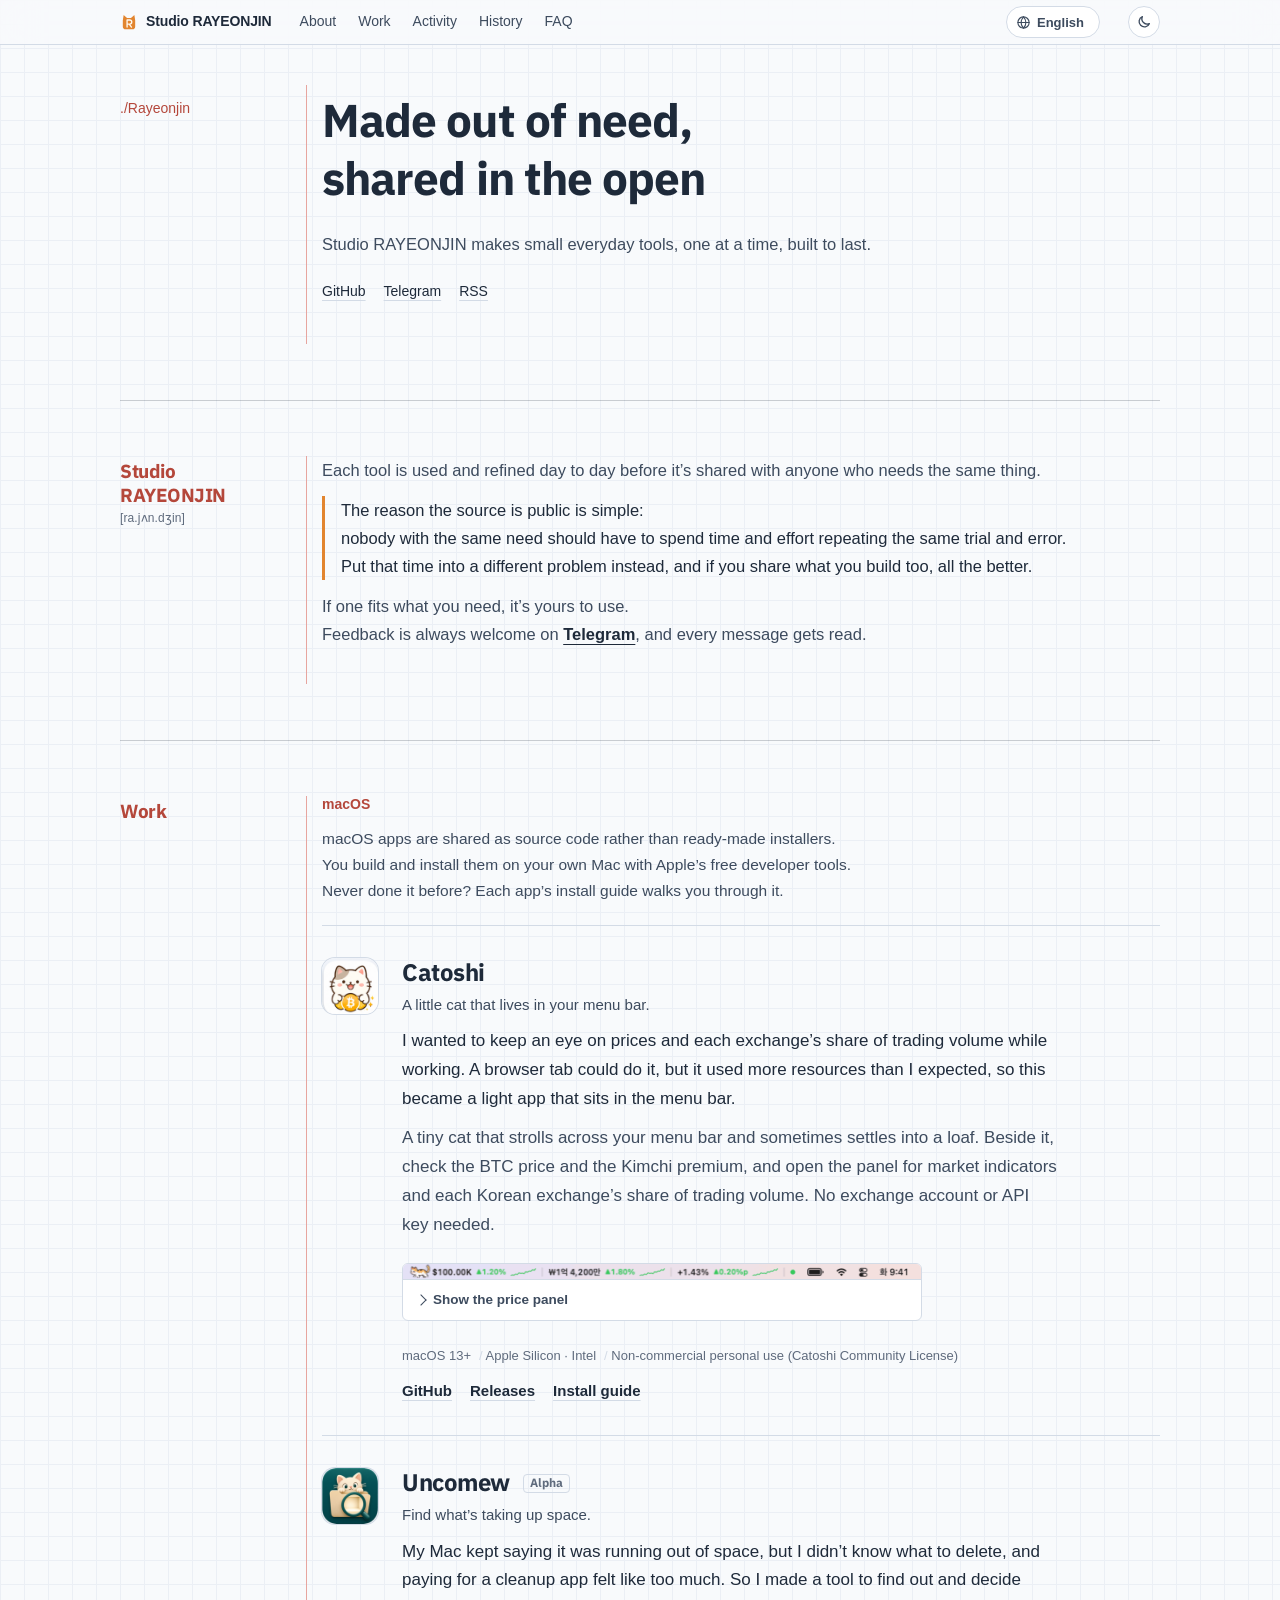
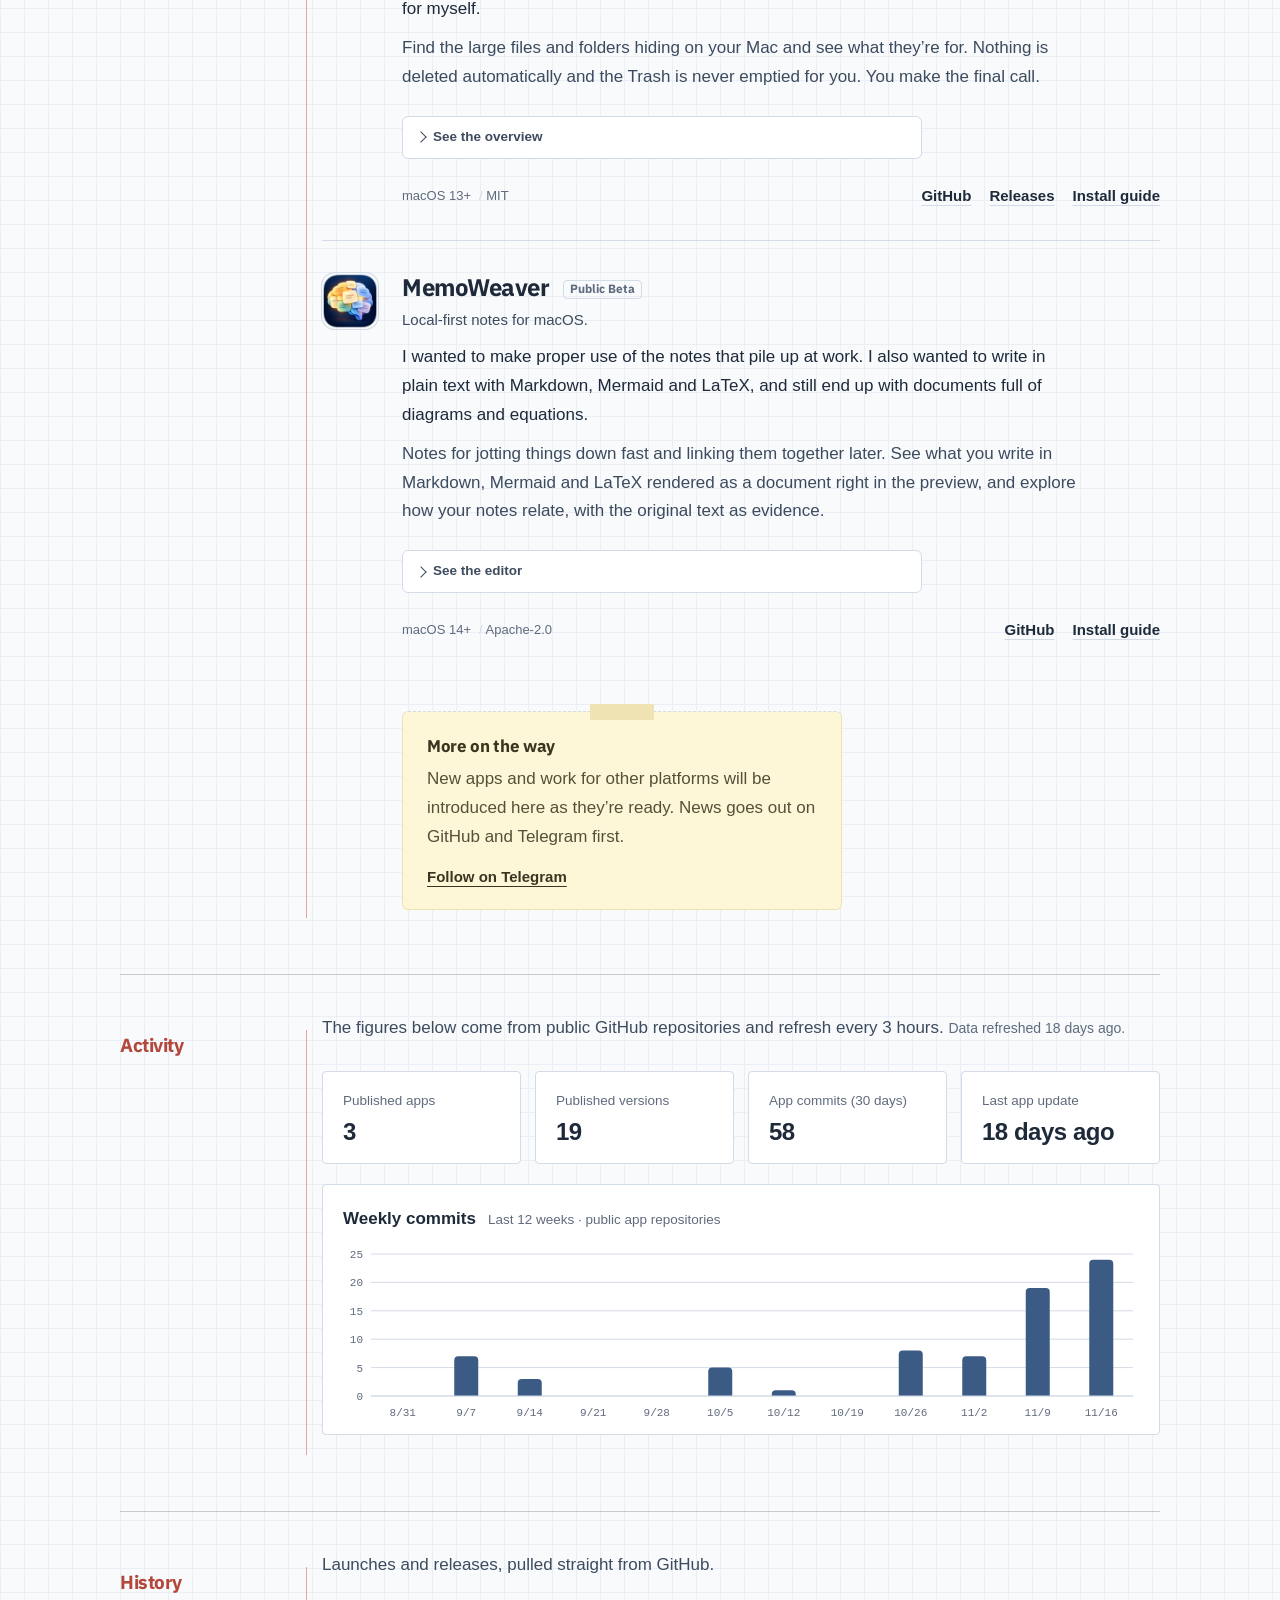
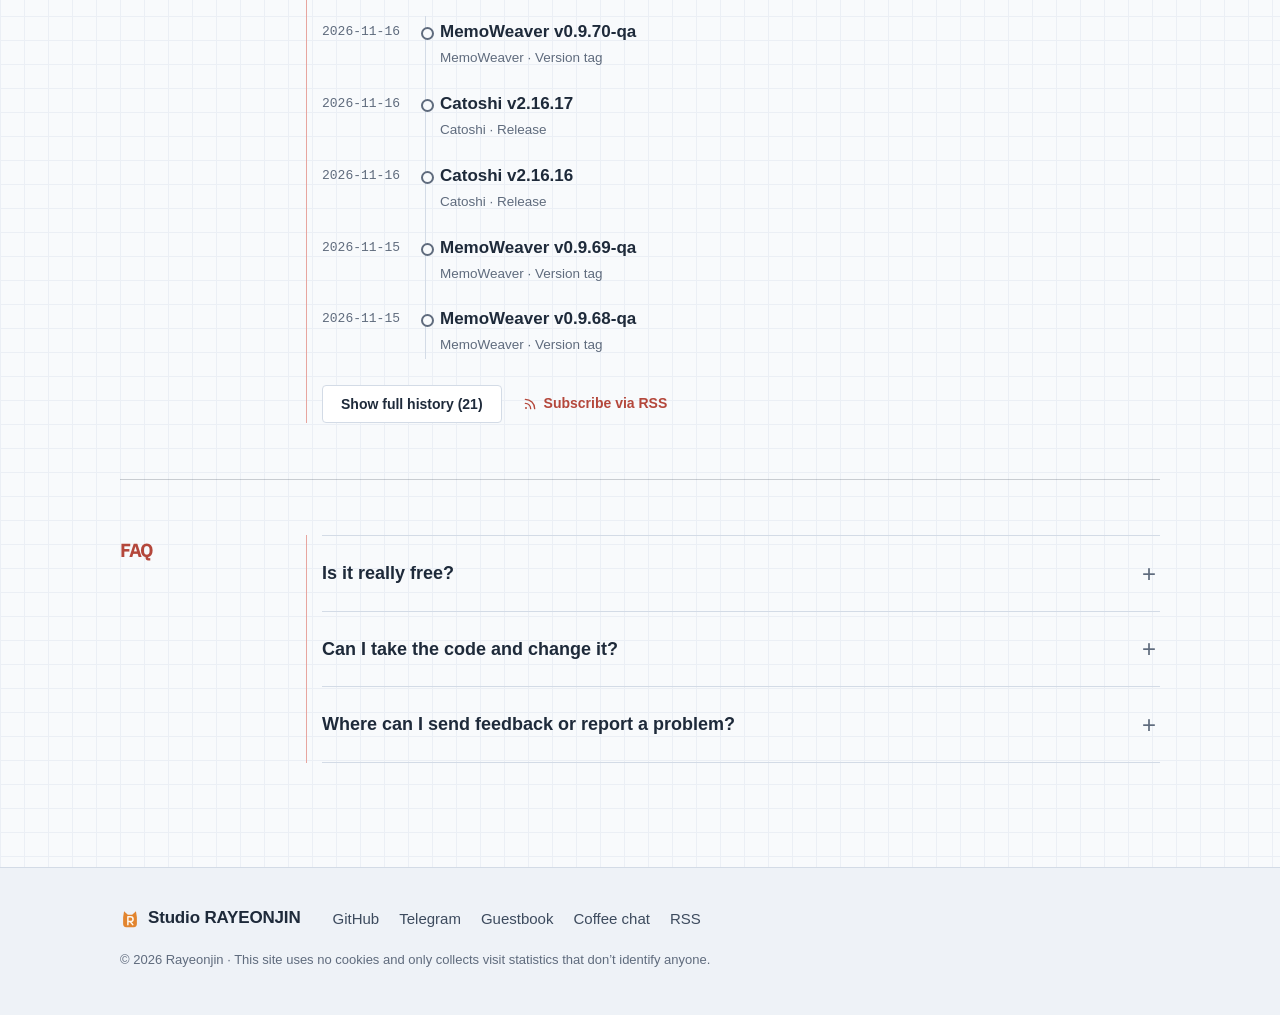
==== commit 22ae080d: "Add a guestbook popup backed by Supabase A footer link between Telegram and the coffee chat link ope" ====
--- a/index.html
+++ b/index.html
@@ -325,6 +325,7 @@
       <nav class="footer-links" data-i18n-attr="aria-label:a11y.externalLinks" aria-label="외부 링크">
         <a href="https://github.com/Rayeonjin">GitHub</a>
         <a href="https://t.me/Rayeonjin">Telegram</a>
+        <a href="#guestbook" id="guestbook-open" role="button" aria-haspopup="dialog" data-i18n="guestbook.open">방명록</a>
         <a href="#coffee" id="coffee-open" role="button" aria-haspopup="dialog" data-i18n="coffee.open">커피챗</a>
         <a href="/feed.xml">RSS</a>
       </nav>
@@ -369,12 +370,43 @@
     </form>
   </dialog>
 
+  <dialog class="coffee-dialog guestbook-dialog" id="guestbook-dialog" aria-labelledby="guestbook-title">
+    <div class="coffee-head">
+      <h2 id="guestbook-title" data-i18n="guestbook.title">방명록</h2>
+      <button type="button" class="coffee-close" id="guestbook-close" data-i18n-attr="aria-label:guestbook.close" aria-label="닫기">
+        <svg viewBox="0 0 24 24" fill="none" stroke="currentColor" stroke-width="2" stroke-linecap="round" aria-hidden="true"><path d="M6 6l12 12M18 6L6 18"/></svg>
+      </button>
+    </div>
+    <p class="coffee-lede" data-i18n="guestbook.lede">한 줄이면 충분해요. 다녀가신 흔적을 남겨 주세요.</p>
+    <ul class="gb-list" id="guestbook-list" aria-live="polite"></ul>
+    <form class="coffee-form" id="guestbook-form" novalidate>
+      <div class="field">
+        <label for="gb-nickname" data-i18n="guestbook.nickname">닉네임</label>
+        <input id="gb-nickname" name="nickname" type="text" required maxlength="30" autocomplete="nickname">
+      </div>
+      <div class="field">
+        <label for="gb-message" data-i18n="guestbook.message">남기고 싶은 말</label>
+        <textarea id="gb-message" name="message" rows="3" required minlength="2" maxlength="300"></textarea>
+      </div>
+      <div class="hp" aria-hidden="true">
+        <label for="gb-website">Website</label>
+        <input id="gb-website" name="website" type="text" tabindex="-1" autocomplete="off">
+      </div>
+      <p class="fine coffee-privacy" data-i18n="guestbook.privacy">링크는 넣을 수 없어요. 확인 후 방명록에 표시됩니다.</p>
+      <div class="coffee-actions">
+        <button type="submit" class="btn btn-primary" data-i18n="guestbook.submit">남기기</button>
+        <p class="coffee-status" id="guestbook-status" role="status" aria-live="polite"></p>
+      </div>
+    </form>
+  </dialog>
+
   <!-- Vercel Web Analytics: cookieless page-view counts, served from this site's own domain. -->
   <script>window.va = window.va || function () { (window.vaq = window.vaq || []).push(arguments); };</script>
   <script defer src="/_vercel/insights/script.js"></script>
   <script src="i18n.js" defer></script>
   <script src="dashboard.js" defer></script>
   <script src="coffee-chat.js" defer></script>
+  <script src="guestbook.js" defer></script>
   <script>
     (() => {
       const root = document.documentElement;
--- a/styles.css
+++ b/styles.css
@@ -710,3 +710,12 @@
 @media (max-width: 720px) {
   .coffee-dialog { padding: 20px 18px 22px; }
 }
+
+/* ---------- guestbook (shares the coffee chat dialog look) ---------- */
+.gb-list { list-style: none; margin: 0 0 22px; padding: 0; max-height: min(34vh, 280px); overflow-y: auto; border-top: 1px solid var(--line); }
+.gb-entry, .gb-note { padding: 12px 2px; border-bottom: 1px solid var(--line); }
+.gb-note { color: var(--ink-faint); font-size: 15px; }
+.gb-head { margin: 0 0 3px; display: flex; flex-wrap: wrap; align-items: baseline; gap: 2px 12px; font-size: 14px; }
+.gb-head strong { color: var(--ink); }
+.gb-head time { color: var(--ink-faint); font-size: 13px; }
+.gb-text { margin: 0; color: var(--ink-soft); font-size: 15.5px; white-space: pre-wrap; overflow-wrap: anywhere; }
